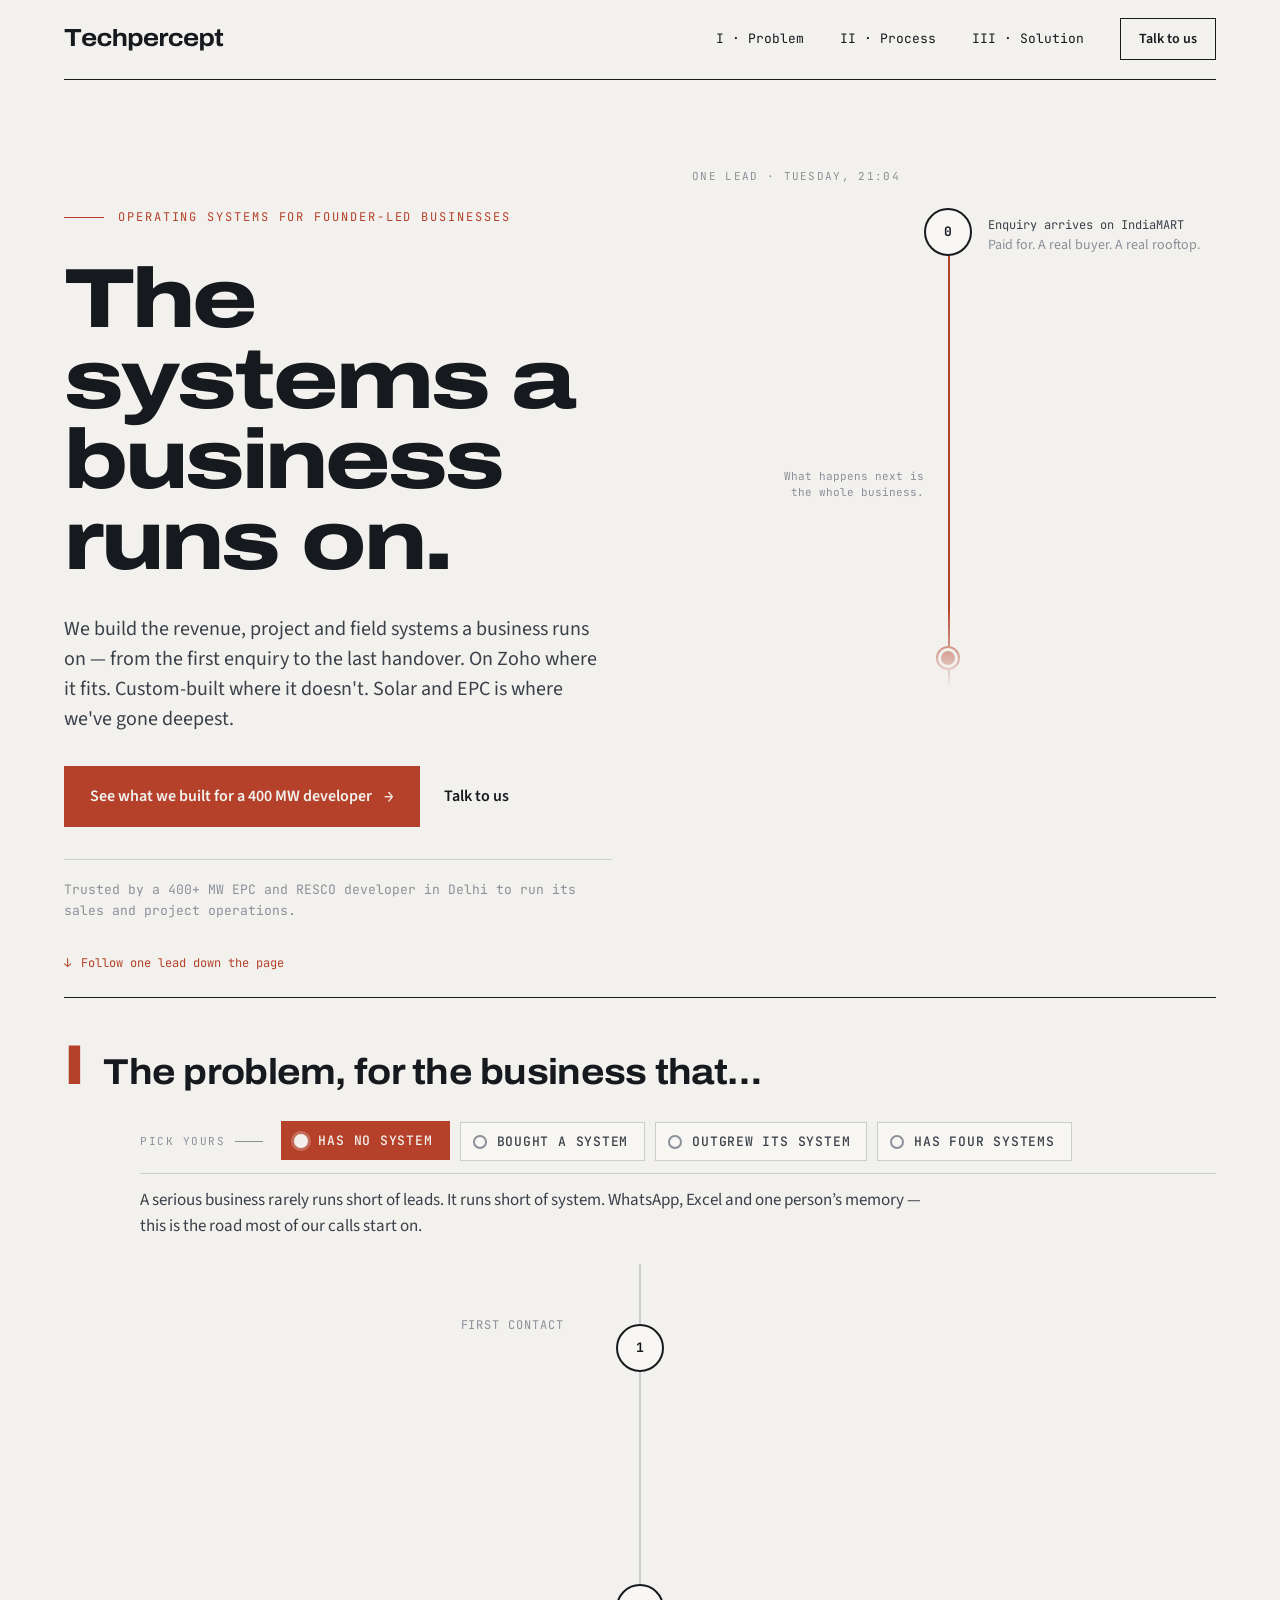
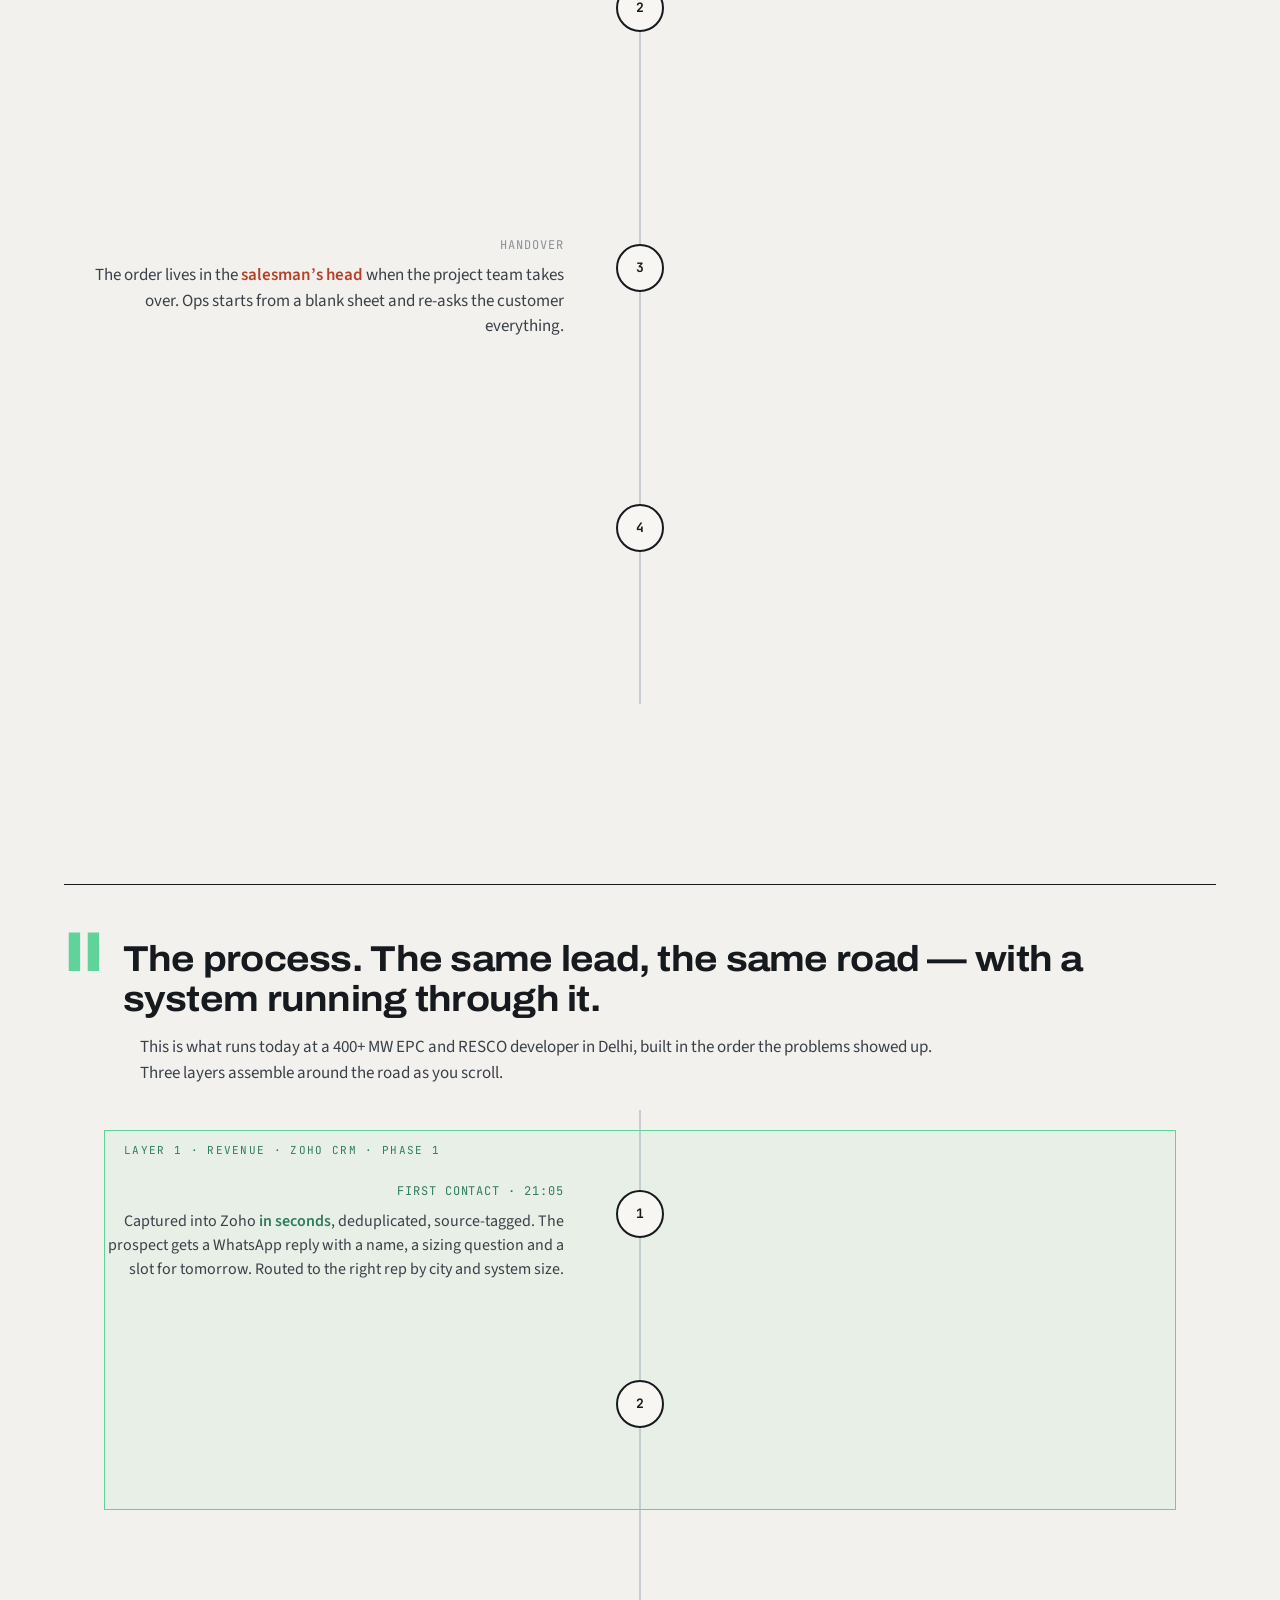
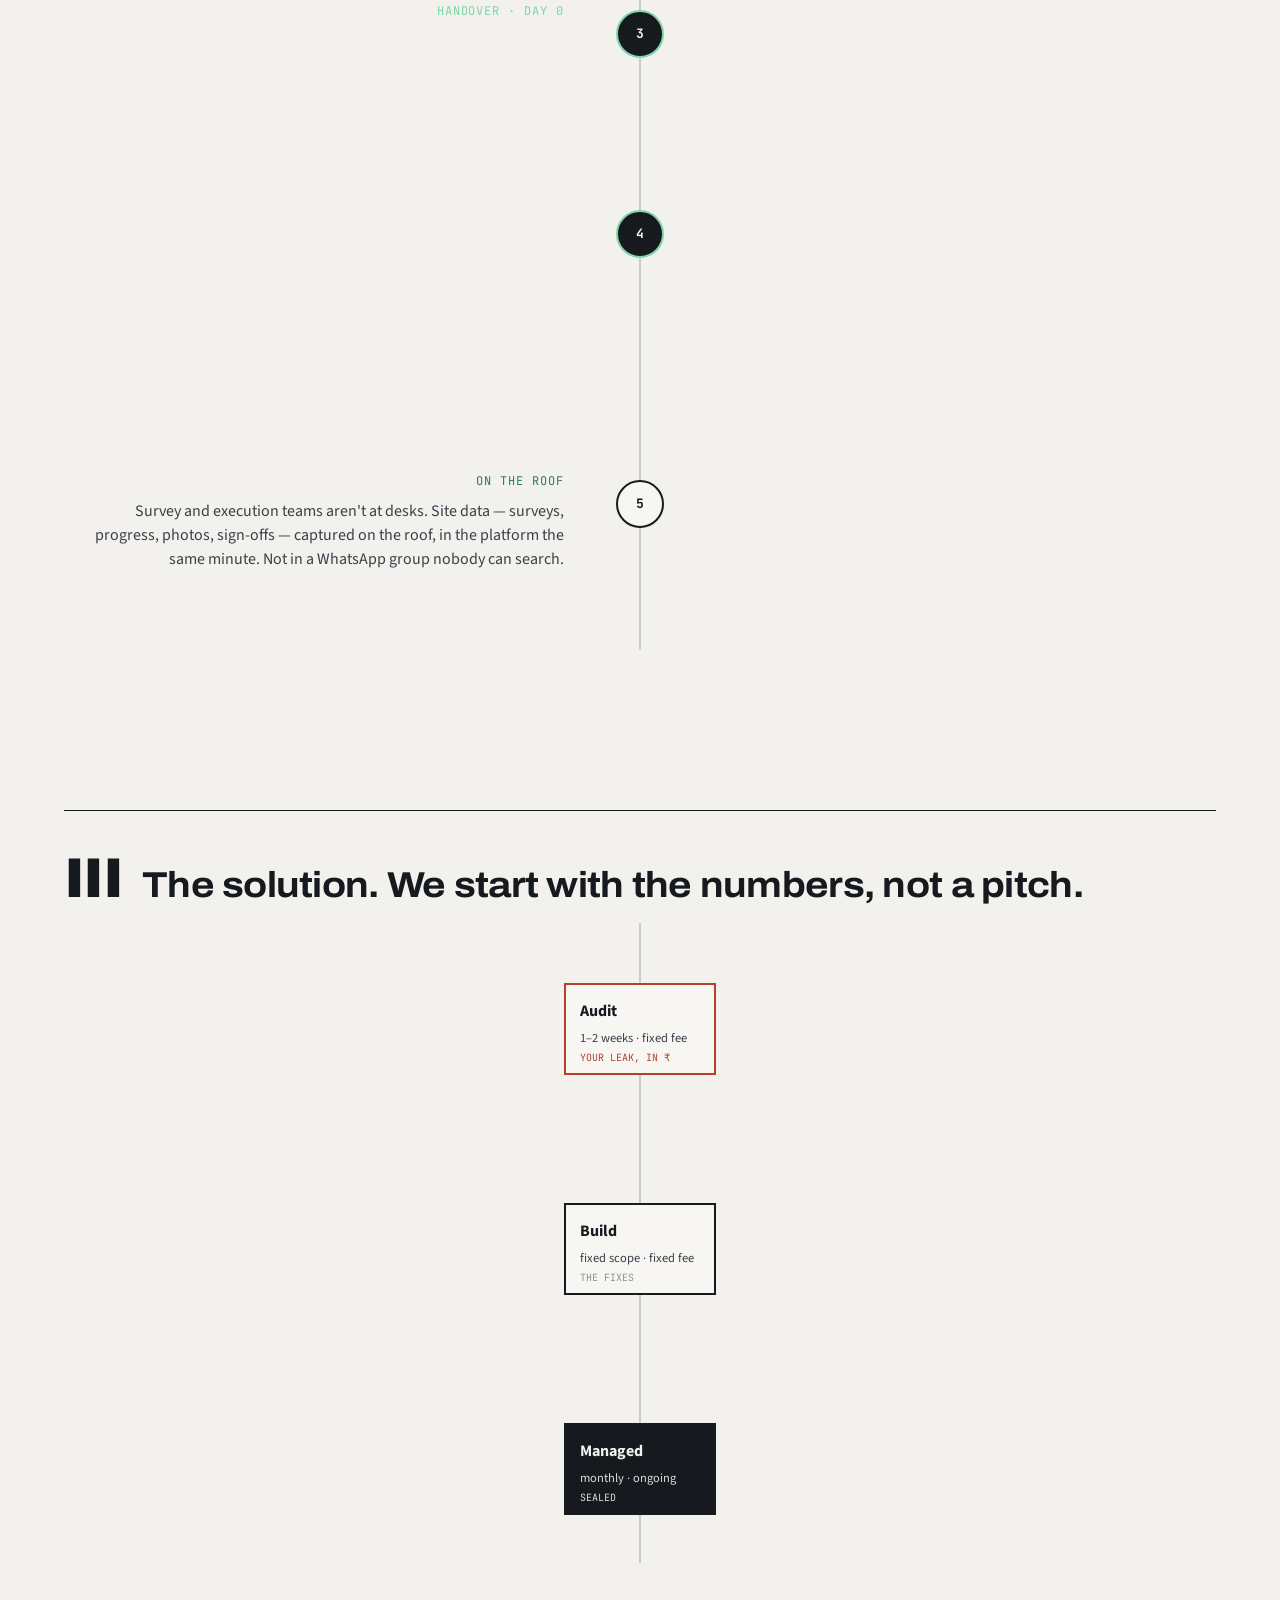
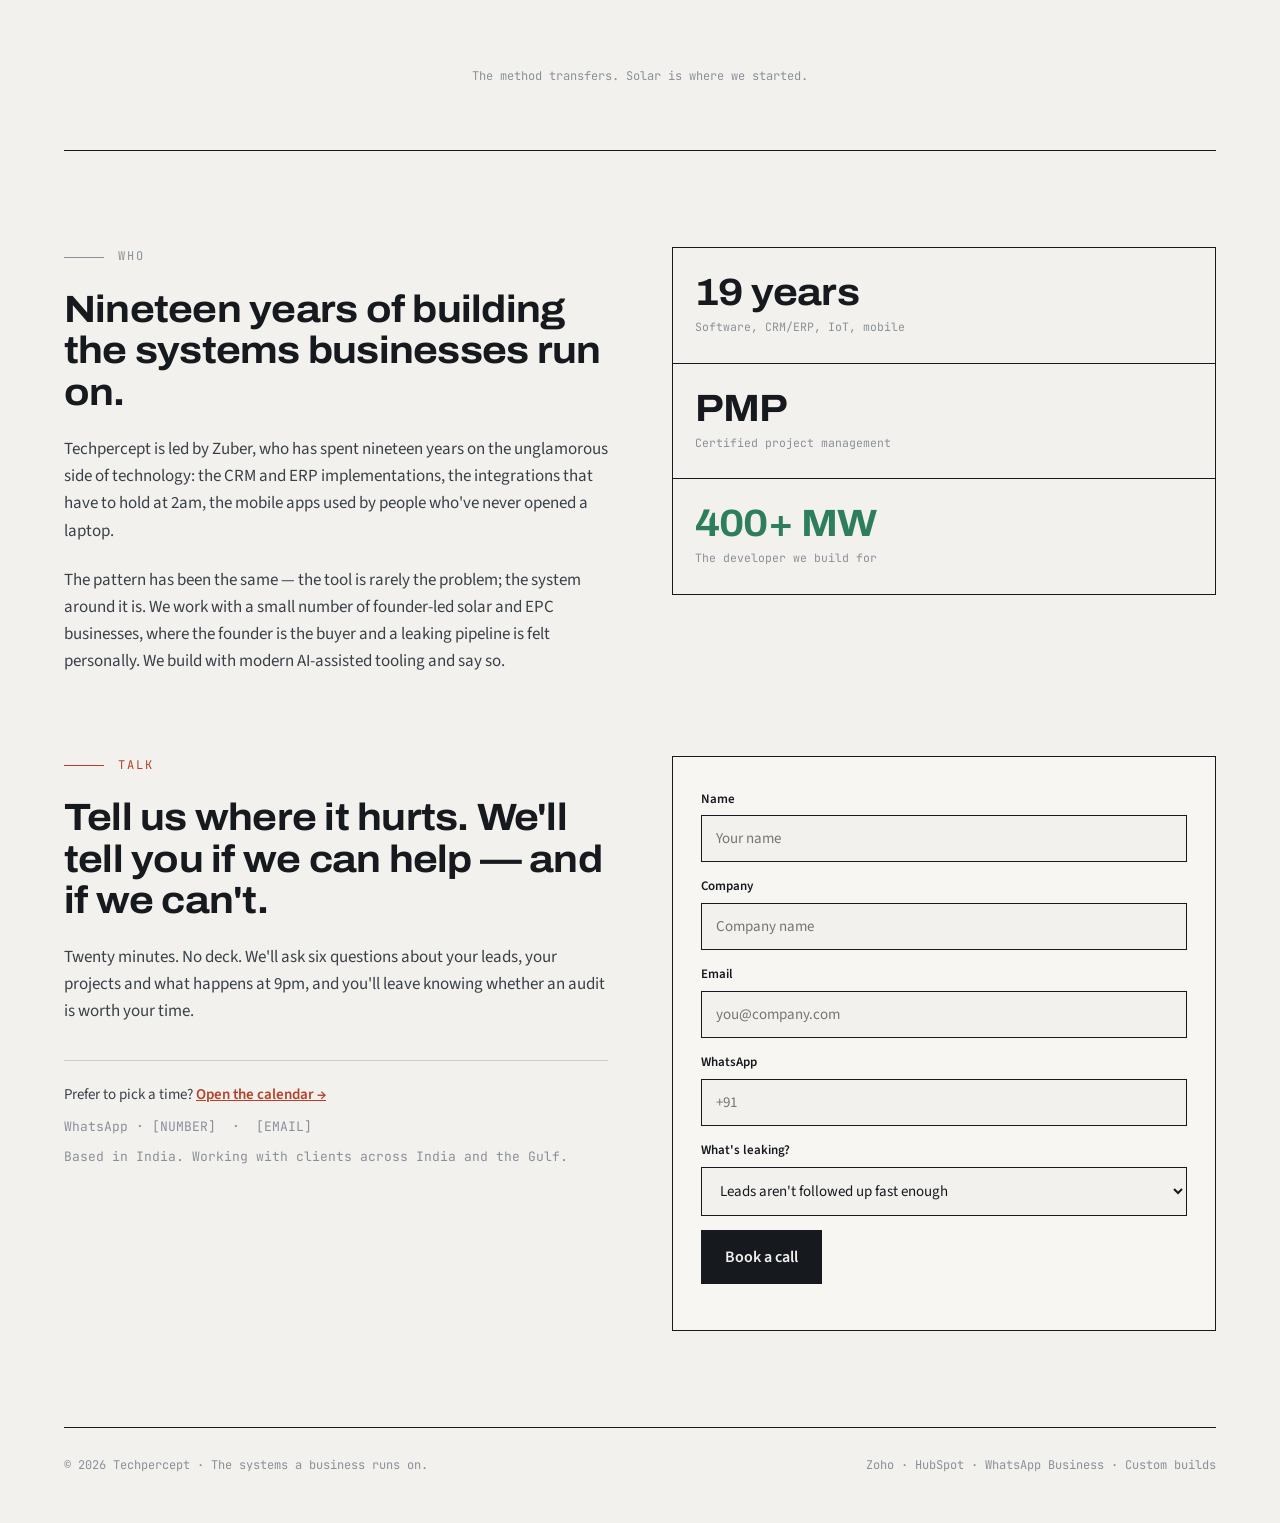
==== index.html @ 0fa5194a "Act I scenario switch; assets folder" ====
<!doctype html>
<html lang="en">
<head>
<meta charset="utf-8">
<meta name="viewport" content="width=device-width, initial-scale=1">
<title>Techpercept — The systems a business runs on</title>
<meta name="description" content="Techpercept builds the revenue, project and field systems a founder-led business runs on — from the first enquiry to the last handover. On Zoho where it fits, custom-built where it doesn't. Solar and EPC is where we've gone deepest.">
<meta property="og:title" content="Techpercept — The systems a business runs on">
<meta property="og:description" content="Revenue, project and field systems for founder-led businesses. Trusted by a 400+ MW solar developer in Delhi.">
<meta property="og:type" content="website">
<link rel="icon" type="image/svg+xml" href="[data-uri]">
<link rel="preconnect" href="https://fonts.googleapis.com">
<link rel="preconnect" href="https://fonts.gstatic.com" crossorigin>
<link href="https://fonts.googleapis.com/css2?family=Archivo:wdth,wght@110,700;125,800&family=Source+Sans+3:wght@400;600&family=JetBrains+Mono:wght@400;500;700&display=swap" rel="stylesheet">
<link rel="stylesheet" href="assets/css/styles.css?v=04096c8b">
</head>
<body>
<div class="wrap">

<nav>
  <a class="wm" href="#top" aria-label="Techpercept"><svg viewBox="0 0 6441 886" role="img" aria-hidden="true"><g fill="var(--ink)" transform="translate(0 686.0)"><path d="M278.06282798945904 0.0V-552.8159848451614H24.878241762518883V-686.7478706687689H690.5189792662859V-552.8159848451614H436.995295509696V0.0Z M1022.3767111003399 12.0Q928.7847921550274 12.0 862.9798196479678 -17.45651590079069Q797.1748471409082 -46.91303180158138 762.4831219166517 -107.95651590079069Q727.7913966923952 -169.0 727.7913966923952 -263.2174072265625Q727.7913966923952 -356.84342412650585 762.0613620877266 -417.8086680546403Q796.331327483058 -478.77391198277473 861.3710343018174 -508.7608913257718Q926.4107411205769 -538.7478706687689 1018.3764797002077 -538.7478706687689Q1109.2382430285215 -538.7478706687689 1171.6954510137439 -509.4478351101279Q1234.1526589989662 -480.14779955148697 1266.1095681786537 -420.8695132061839Q1298.0664773583412 -361.59122686088085 1298.0664773583412 -270.41741359233856V-230.7476806640625H878.1845427155495Q880.2367208749056 -184.48700641095638 896.5455863624811 -153.95675367116928Q912.8544518500566 -123.42650093138218 944.6503237485886 -108.8048716634512Q976.4461956471205 -94.18324239552021 1023.7506528049707 -94.18324239552021Q1047.5681300908327 -94.18324239552021 1070.0247818604112 -99.87018617987633Q1092.4814336299896 -105.55712996423244 1110.3989554941654 -116.83967497199774Q1128.3164773583412 -128.12221997976303 1139.2904907092452 -145.1655751094222Q1150.2645040601492 -162.20893023908138 1151.2036727070808 -184.76527258753777H1296.727284297347Q1296.727284297347 -138.28715182840824 1277.2662459537387 -101.58281302452087Q1257.8052076101303 -64.8784742206335 1221.4918265789747 -39.682767912745476Q1185.1784455478191 -14.487061604857445 1134.6692287102342 -1.2435308024287224Q1084.1600118726492 12.0 1022.3767111003399 12.0ZM879.3410230576992 -321.06102135777473H1145.6385147571564Q1145.6385147571564 -349.85203698277473 1136.4123519062996 -370.6823252812028Q1127.1861890554428 -391.51261357963085 1110.4860404506326 -405.3255880624056Q1093.7858918458223 -419.1385625451803 1071.0509261339903 -425.6168271303177Q1048.3159604221582 -432.09509171545506 1020.9157863408327 -432.09509171545506Q978.5069049298763 -432.09509171545506 948.2197610586882 -419.6429501771927Q917.9326171875 -407.1908086389303 901.0716006085277 -382.44747526943684Q884.2105840295553 -357.70414189994335 879.3410230576992 -321.06102135777473Z M1639.124540373683 12.0Q1547.4717624783516 12.0 1483.2928886041045 -18.030463442206383Q1419.1140147298574 -48.060926884412766 1385.6266421079636 -109.28267450630665Q1352.1392694860697 -170.50442212820053 1352.1392694860697 -263.5304634422064Q1352.1392694860697 -357.15648034214973 1385.8614103868604 -418.0304156765342Q1419.583551287651 -478.9043510109186 1483.7624251618981 -508.8913303539157Q1547.9412990361452 -538.8783096969128 1639.124540373683 -538.8783096969128Q1697.99450789392 -538.8783096969128 1747.0298000127077 -525.6348133906722Q1796.0650921314955 -512.3913170844316 1832.4742245823145 -485.3391049578786Q1868.8833570331335 -458.28689283132553 1888.4966860488057 -417.991163700819Q1908.110015064478 -377.6954345703125 1908.110015064478 -323.6779371201992H1761.4561544507742Q1761.4561544507742 -358.45166015625 1746.268979266286 -381.69507525861263Q1731.0818040817976 -404.93849036097527 1703.498931080103 -416.9167209789157Q1675.9160580784082 -428.8949515968561 1638.1854672580957 -428.8949515968561Q1592.5765126049519 -428.8949515968561 1562.2328162118793 -411.0993588641286Q1531.8891198188066 -393.30376613140106 1516.7672591507435 -358.9343887940049Q1501.6453984826803 -324.5650114566088 1501.6453984826803 -274.0002197176218V-252.46073158085346Q1501.6453984826803 -202.678532615304 1517.0324908718467 -167.98307840526104Q1532.419583261013 -133.2876241952181 1563.8502478525043 -115.57027163356543Q1595.2809124439955 -97.85291907191277 1643.4029010236263 -97.85291907191277Q1680.611777126789 -97.85291907191277 1708.303353741765 -110.274658203125Q1735.994930356741 -122.69639733433723 1751.8299056217074 -146.67458071559668Q1767.664880886674 -170.65276409685612 1767.664880886674 -203.73083601891994H1908.110015064478Q1908.110015064478 -150.63495562970638 1888.3401579409838 -110.07399477809668Q1868.5703008174896 -69.51303392648697 1832.5959488525987 -42.42606572806835Q1796.6215968877077 -15.339097529649734 1747.3080523908138 -1.6695487648248672Q1697.99450789392 12.0 1639.124540373683 12.0Z M1986.7913011610508 0.0V-723.7478706687689H2132.714762017131V-463.2433668076992H2139.8017302155495Q2161.1150305718184 -488.56532141566277 2189.045736029744 -505.15230341255665Q2216.97644148767 -521.7392854094505 2249.767932124436 -530.2435780391097Q2282.559422761202 -538.7478706687689 2317.7333177626133 -538.7478706687689Q2379.464452058077 -538.7478706687689 2422.886503264308 -517.8129134476185Q2466.308554470539 -496.8779562264681 2489.3782019540668 -453.2081564217806Q2512.4478494375944 -409.5383566170931 2512.4478494375944 -340.4860298484564V0.0H2366.0548520237207V-317.16419836878777Q2366.0548520237207 -344.99892896413803 2358.920045532286 -364.41201490163803Q2351.7852390408516 -383.82510083913803 2338.350417688489 -396.04253513365984Q2324.9155963361263 -408.25996942818165 2305.554661490023 -413.855665653944Q2286.19372664392 -419.4513618797064 2261.993599265814 -419.4513618797064Q2226.3325885236263 -419.4513618797064 2197.032457962632 -403.542677372694Q2167.732327401638 -387.63399286568165 2150.2235447093844 -359.83835926651955Q2132.714762017131 -332.04272566735744 2132.714762017131 -295.338407561183V0.0Z M2610.9217401891947 182.60056045651436V-526.7478706687689H2730.0535071343184L2742.2884383499622 -450.9823263436556H2749.7754309624434Q2780.784450367093 -497.252197265625 2827.1412480920553 -518.0000339671969Q2873.4980458170176 -538.7478706687689 2929.1765540093184 -538.7478706687689Q3001.3682595938444 -538.7478706687689 3054.229526683688 -509.19567181169987Q3107.090793773532 -479.64347295463085 3136.3127850070596 -418.5782534405589Q3165.5347762405872 -357.51303392648697 3165.5347762405872 -262.9304878562689Q3165.5347762405872 -169.4174539297819 3136.2345448359847 -108.26092582195997Q3106.934313431382 -47.10439771413803 3055.16869533062 -17.552198857069016Q3003.4030772298574 12.0 2935.2808158546686 12.0Q2899.1417363733053 12.0 2866.7459504529834 4.078274138271809Q2834.3501645326614 -3.8434517234563828 2808.1934400498867 -20.17822265625Q2782.036715567112 -36.51299358904362 2763.5496008843184 -60.92172533273697H2756.8452010452747V182.60056045651436ZM2886.9152842611074 -106.35743567347527Q2931.8805069625378 -106.35743567347527 2960.463216498494 -123.2530517578125Q2989.0459260344505 -140.14866784214973 3002.789510972798 -172.913681961596Q3016.533095911145 -205.6786960810423 3016.533095911145 -253.09559273719788V-272.84364384412766Q3016.533095911145 -321.13010147213936 3002.789510972798 -354.12988387048244Q2989.0459260344505 -387.12966626882553 2960.1501602828503 -403.7600506320596Q2931.25439453125 -420.3904349952936 2886.2891718298197 -420.3904349952936Q2843.202095359564 -420.3904349952936 2814.0845819860697 -402.4861519187689Q2784.9670686125755 -384.58186884224415 2770.57568359375 -351.0124925673008Q2756.1842985749245 -317.44311629235744 2756.1842985749245 -270.0782757252455V-257.1130901873112Q2756.1842985749245 -222.13075004518032 2764.332173489034 -194.0743944272399Q2772.480048403144 -166.01803880929947 2788.849698007107 -146.63987877964973Q2805.2193476110697 -127.26171875 2829.74987898767 -116.80957721173763Q2854.28041036427 -106.35743567347527 2886.9152842611074 -106.35743567347527Z M3513.37671110034 12.0Q3419.7847921550274 12.0 3353.979819647968 -17.45651590079069Q3288.1748471409082 -46.91303180158138 3253.4831219166517 -107.95651590079069Q3218.791396692395 -169.0 3218.791396692395 -263.2174072265625Q3218.791396692395 -356.84342412650585 3253.0613620877266 -417.8086680546403Q3287.331327483058 -478.77391198277473 3352.3710343018174 -508.7608913257718Q3417.410741120577 -538.7478706687689 3509.3764797002077 -538.7478706687689Q3600.2382430285215 -538.7478706687689 3662.695451013744 -509.4478351101279Q3725.152658998966 -480.14779955148697 3757.1095681786537 -420.8695132061839Q3789.066477358341 -361.59122686088085 3789.066477358341 -270.41741359233856V-230.7476806640625H3369.1845427155495Q3371.2367208749056 -184.48700641095638 3387.545586362481 -153.95675367116928Q3403.8544518500566 -123.42650093138218 3435.6503237485886 -108.8048716634512Q3467.4461956471205 -94.18324239552021 3514.7506528049707 -94.18324239552021Q3538.5681300908327 -94.18324239552021 3561.024781860411 -99.87018617987633Q3583.4814336299896 -105.55712996423244 3601.3989554941654 -116.83967497199774Q3619.316477358341 -128.12221997976303 3630.290490709245 -145.1655751094222Q3641.264504060149 -162.20893023908138 3642.203672707081 -184.76527258753777H3787.727284297347Q3787.727284297347 -138.28715182840824 3768.2662459537387 -101.58281302452087Q3748.8052076101303 -64.8784742206335 3712.4918265789747 -39.682767912745476Q3676.178445547819 -14.487061604857445 3625.669228710234 -1.2435308024287224Q3575.160011872649 12.0 3513.37671110034 12.0ZM3370.341023057699 -321.06102135777473H3636.6385147571564Q3636.6385147571564 -349.85203698277473 3627.4123519062996 -370.6823252812028Q3618.186189055443 -391.51261357963085 3601.4860404506326 -405.3255880624056Q3584.7858918458223 -419.1385625451803 3562.0509261339903 -425.6168271303177Q3539.3159604221582 -432.09509171545506 3511.9157863408327 -432.09509171545506Q3469.5069049298763 -432.09509171545506 3439.219761058688 -419.6429501771927Q3408.9326171875 -407.1908086389303 3392.0716006085277 -382.44747526943684Q3375.2105840295553 -357.70414189994335 3370.341023057699 -321.06102135777473Z M3866.791301161051 0.0V-526.7478706687689H3986.523043692112L3997.3492017686367 -440.74772100150585H4004.836194381118Q4016.323281466961 -468.2087667733431 4034.727883517742 -490.46967189759016Q4053.1324855685234 -512.7305770218372 4080.010965101421 -525.8479274585843Q4106.889444634318 -538.9652778953314 4141.515584662557 -538.9652778953314Q4159.185262396932 -538.9652778953314 4174.69842582196 -535.9913669750094Q4190.211589246988 -533.0174560546875 4200.3596329391 -528.9130318015814V-400.8164869248867H4144.080079182982Q4110.132134214044 -400.8164869248867 4085.3190641999245 -390.6642376482487Q4060.5059941858053 -380.51198837161064 4044.371235460043 -361.272818133235Q4028.2364767342806 -342.0336478948593 4020.4756193757057 -315.72501327842474Q4012.714762017131 -289.41637866199017 4012.714762017131 -257.1731201261282V0.0Z M4510.124540373683 12.0Q4418.471762478352 12.0 4354.2928886041045 -18.030463442206383Q4290.114014729857 -48.060926884412766 4256.626642107964 -109.28267450630665Q4223.13926948607 -170.50442212820053 4223.13926948607 -263.5304634422064Q4223.13926948607 -357.15648034214973 4256.86141038686 -418.0304156765342Q4290.583551287651 -478.9043510109186 4354.762425161898 -508.8913303539157Q4418.941299036145 -538.8783096969128 4510.124540373683 -538.8783096969128Q4568.99450789392 -538.8783096969128 4618.029800012708 -525.6348133906722Q4667.0650921314955 -512.3913170844316 4703.4742245823145 -485.3391049578786Q4739.8833570331335 -458.28689283132553 4759.496686048806 -417.991163700819Q4779.110015064478 -377.6954345703125 4779.110015064478 -323.6779371201992H4632.456154450774Q4632.456154450774 -358.45166015625 4617.268979266286 -381.69507525861263Q4602.081804081798 -404.93849036097527 4574.498931080103 -416.9167209789157Q4546.916058078408 -428.8949515968561 4509.185467258096 -428.8949515968561Q4463.576512604952 -428.8949515968561 4433.232816211879 -411.0993588641286Q4402.889119818807 -393.30376613140106 4387.7672591507435 -358.9343887940049Q4372.64539848268 -324.5650114566088 4372.64539848268 -274.0002197176218V-252.46073158085346Q4372.64539848268 -202.678532615304 4388.032490871847 -167.98307840526104Q4403.419583261013 -133.2876241952181 4434.850247852504 -115.57027163356543Q4466.2809124439955 -97.85291907191277 4514.402901023626 -97.85291907191277Q4551.611777126789 -97.85291907191277 4579.303353741765 -110.274658203125Q4606.994930356741 -122.69639733433723 4622.829905621707 -146.67458071559668Q4638.664880886674 -170.65276409685612 4638.664880886674 -203.73083601891994H4779.110015064478Q4779.110015064478 -150.63495562970638 4759.340157940984 -110.07399477809668Q4739.57030081749 -69.51303392648697 4703.595948852599 -42.42606572806835Q4667.621596887708 -15.339097529649734 4618.308052390814 -1.6695487648248672Q4568.99450789392 12.0 4510.124540373683 12.0Z M5128.37671110034 12.0Q5034.784792155027 12.0 4968.979819647968 -17.45651590079069Q4903.174847140908 -46.91303180158138 4868.483121916652 -107.95651590079069Q4833.791396692395 -169.0 4833.791396692395 -263.2174072265625Q4833.791396692395 -356.84342412650585 4868.061362087727 -417.8086680546403Q4902.331327483058 -478.77391198277473 4967.371034301817 -508.7608913257718Q5032.410741120577 -538.7478706687689 5124.376479700208 -538.7478706687689Q5215.2382430285215 -538.7478706687689 5277.695451013744 -509.4478351101279Q5340.152658998966 -480.14779955148697 5372.109568178654 -420.8695132061839Q5404.066477358341 -361.59122686088085 5404.066477358341 -270.41741359233856V-230.7476806640625H4984.1845427155495Q4986.236720874906 -184.48700641095638 5002.545586362481 -153.95675367116928Q5018.854451850057 -123.42650093138218 5050.650323748589 -108.8048716634512Q5082.4461956471205 -94.18324239552021 5129.750652804971 -94.18324239552021Q5153.568130090833 -94.18324239552021 5176.024781860411 -99.87018617987633Q5198.48143362999 -105.55712996423244 5216.398955494165 -116.83967497199774Q5234.316477358341 -128.12221997976303 5245.290490709245 -145.1655751094222Q5256.264504060149 -162.20893023908138 5257.203672707081 -184.76527258753777H5402.727284297347Q5402.727284297347 -138.28715182840824 5383.266245953739 -101.58281302452087Q5363.80520761013 -64.8784742206335 5327.491826578975 -39.682767912745476Q5291.178445547819 -14.487061604857445 5240.669228710234 -1.2435308024287224Q5190.160011872649 12.0 5128.37671110034 12.0ZM4985.341023057699 -321.06102135777473H5251.638514757156Q5251.638514757156 -349.85203698277473 5242.4123519063 -370.6823252812028Q5233.186189055443 -391.51261357963085 5216.486040450633 -405.3255880624056Q5199.785891845822 -419.1385625451803 5177.05092613399 -425.6168271303177Q5154.315960422158 -432.09509171545506 5126.915786340833 -432.09509171545506Q5084.506904929876 -432.09509171545506 5054.219761058688 -419.6429501771927Q5023.9326171875 -407.1908086389303 5007.071600608528 -382.44747526943684Q4990.210584029555 -357.70414189994335 4985.341023057699 -321.06102135777473Z M5481.921740189195 182.60056045651436V-526.7478706687689H5601.053507134318L5613.288438349962 -450.9823263436556H5620.775430962443Q5651.784450367093 -497.252197265625 5698.141248092055 -518.0000339671969Q5744.498045817018 -538.7478706687689 5800.176554009318 -538.7478706687689Q5872.368259593844 -538.7478706687689 5925.229526683688 -509.19567181169987Q5978.090793773532 -479.64347295463085 6007.31278500706 -418.5782534405589Q6036.534776240587 -357.51303392648697 6036.534776240587 -262.9304878562689Q6036.534776240587 -169.4174539297819 6007.234544835985 -108.26092582195997Q5977.934313431382 -47.10439771413803 5926.16869533062 -17.552198857069016Q5874.403077229857 12.0 5806.280815854669 12.0Q5770.141736373305 12.0 5737.745950452983 4.078274138271809Q5705.350164532661 -3.8434517234563828 5679.193440049887 -20.17822265625Q5653.036715567112 -36.51299358904362 5634.549600884318 -60.92172533273697H5627.845201045275V182.60056045651436ZM5757.915284261107 -106.35743567347527Q5802.880506962538 -106.35743567347527 5831.463216498494 -123.2530517578125Q5860.0459260344505 -140.14866784214973 5873.789510972798 -172.913681961596Q5887.533095911145 -205.6786960810423 5887.533095911145 -253.09559273719788V-272.84364384412766Q5887.533095911145 -321.13010147213936 5873.789510972798 -354.12988387048244Q5860.0459260344505 -387.12966626882553 5831.15016028285 -403.7600506320596Q5802.25439453125 -420.3904349952936 5757.28917182982 -420.3904349952936Q5714.202095359564 -420.3904349952936 5685.08458198607 -402.4861519187689Q5655.9670686125755 -384.58186884224415 5641.57568359375 -351.0124925673008Q5627.1842985749245 -317.44311629235744 5627.1842985749245 -270.0782757252455V-257.1130901873112Q5627.1842985749245 -222.13075004518032 5635.332173489034 -194.0743944272399Q5643.480048403144 -166.01803880929947 5659.849698007107 -146.63987877964973Q5676.21934761107 -127.26171875 5700.74987898767 -116.80957721173763Q5725.28041036427 -106.35743567347527 5757.915284261107 -106.35743567347527Z M6302.333699896932 12.0Q6247.863730251789 12.0 6213.511116884649 -5.012904956936836Q6179.1585035175085 -22.025809913873672 6163.158198341727 -55.3042321279645Q6147.157893165946 -88.58265434205532 6147.157893165946 -136.82705502212048V-416.4254150390625H6067.174263328314V-526.7478706687689H6151.644953712821L6180.175810962915 -678.7655581235886H6293.081354022026V-526.7478706687689H6408.3175887316465V-416.4254150390625H6293.081354022026V-158.50599735975266Q6293.081354022026 -129.23596297204494 6305.472771950066 -113.77920930087566Q6317.864189878106 -98.32245562970638 6351.864909559488 -98.32245562970638H6408.3175887316465V-4.8348388671875Q6395.934856906533 -0.30437542498111725 6376.982409663498 3.569559909403324Q6358.029962420464 7.4434952437877655 6338.129714034498 9.721747621893883Q6318.229465648532 12.0 6302.333699896932 12.0Z"/></g></svg></a>
  <ul>
    <li><a href="#problem">I · Problem</a></li>
    <li><a href="#process">II · Process</a></li>
    <li><a href="#solution">III · Solution</a></li>
    <li><a class="cta" href="#talk">Talk to us</a></li>
  </ul>
</nav>

<!-- ============ HERO ============ -->
<section id="top" class="hero">
  <div class="copy">
    <div class="eyebrow" style="color:var(--leak)">Operating systems for founder-led businesses</div>
    <h1>The systems a business runs on.</h1>
    <p class="lede">We build the revenue, project and field systems a business runs on — from the first enquiry to the last handover. On Zoho where it fits. Custom-built where it doesn't. Solar and EPC is where we've gone deepest.</p>
    <div style="display:flex;gap:16px;align-items:center;flex-wrap:wrap">
      <a class="btn btn-leak" href="#process">See what we built for a 400 MW developer <span class="mono">→</span></a>
      <a class="btn btn-ghost" href="#talk">Talk to us</a>
    </div>
    <div class="trust">Trusted by a 400+ MW EPC and RESCO developer in Delhi to run its sales and project operations.</div>
    <div class="follow"><span>↓</span>Follow one lead down the page</div>
  </div>
  <div class="hero-draw" id="heroDraw">
    <div class="mono" style="position:absolute;left:24px;top:0;font-size:11px;letter-spacing:.12em;text-transform:uppercase;color:var(--ink-3)">One lead · Tuesday, 21:04</div>
    <div class="rail" style="left:280px;top:40px;height:480px;transform:none"></div>
    <div class="road" id="road0" style="left:280px;top:40px;background:var(--leak);transform:none"></div>
    <div class="st" style="left:280px;top:40px">0</div>
    <div class="mono" style="position:absolute;left:320px;top:48px;font-size:12px;color:var(--ink-2)">Enquiry arrives on <span class="src" id="src">IndiaMART</span></div>
    <div style="position:absolute;left:320px;top:68px;font-size:14px;color:var(--ink-3);max-width:220px;line-height:1.4">Paid for. A real buyer. A real rooftop.</div>
    <div class="tok" id="tok0" style="left:280px;top:78px;background:var(--leak);box-shadow:0 0 0 2px var(--leak);opacity:1"></div>
    <div class="mono" style="position:absolute;right:calc(100% - 256px);top:300px;width:160px;text-align:right;font-size:11px;line-height:16px;color:var(--ink-3)">What happens next is the whole business.</div>
    <div class="fade"></div>
  </div>
</section>

<!-- ============ ACT I — PROBLEM (four businesses, one road; copy lives in assets/js/config.js) ============ -->
<section id="problem" style="padding-top:24px">
  <div class="act-head">
    <span class="n" style="color:var(--leak)">I</span>
    <h2 class="disp">The problem, for the business that&hellip;</h2>
  </div>
  <div class="chips" id="chips" role="group" aria-label="Which business is yours"><span class="hint">Pick yours</span></div>
  <p class="intro" id="intro1"></p>
  <div class="road-wrap" style="height:1180px" data-act="1">
    <div class="rail" style="height:1040px"></div>
    <div class="road" id="road1" style="background:var(--leak)"></div>

    <div class="st" id="s1" style="top:60px">1</div>
    <div class="side l" style="top:52px"><div class="k" id="k1"></div><div class="t cap" id="c1"></div></div>
    <div class="callout r cap" id="l1" style="top:60px"></div>

    <div class="st" id="s2" style="top:320px">2</div>
    <div class="side r cap" id="c2w" style="top:316px"><div class="k" id="k2"></div><div class="t" id="c2"></div></div>
    <div class="callout l cap" id="l2" style="top:320px"></div>

    <div class="st" id="s3" style="top:580px">3</div>
    <div class="side l" style="top:572px"><div class="k" id="k3"></div><div class="t cap" id="c3"></div></div>
    <div class="callout r cap" id="l3" style="top:580px"></div>

    <div class="st" id="s4" style="top:840px">4</div>
    <div class="side r cap" id="c4w" style="top:836px"><div class="k" id="k4"></div><div class="t" id="c4"></div></div>
    <div class="callout l cap" id="l4" style="top:840px"></div>

    <div class="tok" id="tok1" style="top:0;background:var(--leak);box-shadow:0 0 0 2px var(--leak)"></div>

    <div class="sum cap" id="sum1" style="top:1060px">
      <span class="disp" id="sum1h" style="font-size:48px;letter-spacing:-.025em;color:var(--leak);line-height:1"></span>
      <span id="sum1b" style="font-size:17px;color:var(--ink-2);max-width:520px;line-height:1.5;text-align:left"></span>
    </div>
  </div>
</section>

<!-- ============ ACT II — PROCESS ============ -->
<section id="process" style="padding-top:40px">
  <div class="act-head">
    <span class="n" style="color:var(--signal)">II</span>
    <h2 class="disp">The process. The same lead, the same road — with a system running through it.</h2>
  </div>
  <p style="margin:0 0 24px 76px;font-size:17px;line-height:1.5;color:var(--ink-2);max-width:800px">This is what runs today at a 400+ MW EPC and RESCO developer in Delhi, built in the order the problems showed up. Three layers assemble around the road as you scroll.</p>
  <div class="road-wrap" style="height:1260px" data-act="2">
    <div class="rail" style="height:1140px"></div>
    <div class="road" id="road2" style="background:var(--signal)"></div>

    <div class="band lyr" id="ly1" style="top:20px;height:380px"></div>
    <div class="band-t lyr" id="ly1t" style="top:32px">Layer 1 · Revenue · Zoho CRM · Phase 1</div>

    <div class="st" id="p1" style="top:80px">1</div>
    <div class="side l" style="top:72px"><div class="k" style="color:var(--signal-text)">FIRST CONTACT · 21:05</div><div class="t cap" id="d1" style="font-size:16px">Captured into Zoho <span class="hl hl-green">in seconds</span>, deduplicated, source-tagged. The prospect gets a WhatsApp reply with a name, a sizing question and a slot for tomorrow. Routed to the right rep by city and system size.</div></div>

    <div class="st" id="p2" style="top:270px">2</div>
    <div class="side r cap" id="d2" style="top:266px"><div class="k" style="color:var(--signal-text)">THE QUOTE · DAY 1 → DAY 14</div><div class="t" style="font-size:16px">Proposal generated from a template the same day — sizing, subsidy, payback, filled from the CRM. The <span class="hl hl-green">cadence</span> fires: a subsidy explainer on day 3, a call on day 6, a site visit on day 10. Order signed on <span class="hl hl-green">touch five</span>. The dashboard logs it.</div></div>

    <div class="band lyr" id="ly2" style="top:430px;height:440px;border:2px solid var(--signal);background:var(--ink)"></div>
    <div class="band-t lyr" id="ly2t" style="top:442px;color:var(--signal-on-ink)">Layer 2 · Operations · Custom-built · Phase 2</div>

    <div class="st" id="p3" style="top:500px;border-color:var(--signal-on-ink);background:var(--ink);color:var(--paper)">3</div>
    <div class="side l" style="top:492px"><div class="k" style="color:var(--signal-on-ink)">HANDOVER · DAY 0</div><div class="t cap" id="d3" style="font-size:16px;color:var(--panel-text)">Project <span class="hl hl-light">auto-created</span> from the deal — site, sizing, price, contacts carried over. Ops picks up a <span class="hl hl-light">complete brief</span>. Zoho's project module couldn't model this, so we built a platform that could: survey → design → procurement → inventory → SCM → execution → QA/QC → finance → handover.</div></div>

    <div class="st" id="p4" style="top:700px;border-color:var(--signal-on-ink);background:var(--ink);color:var(--paper)">4</div>
    <div class="side r cap" id="d4" style="top:696px"><div class="k" style="color:var(--signal-on-ink)">EXECUTION &amp; BILLING · DAY 12 → DAY 83</div><div class="t" style="font-size:16px;color:var(--panel-text)"><span class="hl hl-light">DISCOM delay</span> flagged on day 12 on the CEO dashboard, not day 41. A project-health score names what's blocked, by how many days, and why. QA sign-off triggers the milestone <span class="hl hl-light">invoice</span> automatically. Paid. <span class="hl hl-light">Retention</span> scheduled. Everyone from the site engineer to the CEO sees their own view of it.</div></div>

    <div class="band lyr" id="ly3" style="top:900px;height:220px"></div>
    <div class="band-t lyr" id="ly3t" style="top:912px">Layer 3 · Field · Mobile apps · Phase 3</div>

    <div class="st" id="p5" style="top:970px">5</div>
    <div class="side l" style="top:962px"><div class="k" style="color:var(--signal-text)">ON THE ROOF</div><div class="t cap" id="d5" style="font-size:16px">Survey and execution teams aren't at desks. Site data — surveys, progress, photos, sign-offs — captured on the roof, in the platform the same minute. Not in a WhatsApp group nobody can search.</div></div>
    <div class="side r cap mono" id="d5b" style="top:966px;font-size:12px;line-height:17px;color:var(--signal-text)">Offline where the signal isn't. Feeds Layer 2 directly.</div>

    <div class="tok" id="tok2" style="top:0;background:var(--signal);box-shadow:0 0 0 2px var(--signal)"></div>

    <div class="sum cap" id="sum2" style="top:1160px;flex-direction:column;gap:10px;align-items:center">
      <span class="disp" style="font-size:clamp(28px,3.5vw,40px);letter-spacing:-.025em;color:var(--signal-text);line-height:1">In pipeline. Delivered. Collected. Referred.</span>
      <span style="font-size:15px;line-height:1.5;color:var(--ink-2);max-width:620px;font-style:italic">The 400+ megawatts are the client's achievement, not ours. What we're proud of is that a developer with that much at stake trusted us to build the systems it runs on — and kept us on to keep building.</span>
    </div>
  </div>
</section>

<!-- ============ ACT III — SOLUTION ============ -->
<section id="solution" style="padding-top:40px">
  <div class="act-head">
    <span class="n" style="color:var(--ink)">III</span>
    <h2 class="disp">The solution. We start with the numbers, not a pitch.</h2>
  </div>
  <div class="road-wrap" style="height:720px" data-act="3">
    <div class="rail" style="height:640px"></div>
    <div class="road" id="road3" style="background:var(--ink)"></div>

    <div class="card" id="m1" style="top:60px;border-color:var(--leak)"><span><b>Audit</b><br><small>1–2 weeks · fixed fee</small></span><span class="tag" style="color:var(--leak)">YOUR LEAK, IN ₹</span></div>
    <div class="side r cap" id="e1" style="top:56px;width:440px"><div class="t" style="font-size:16px">We trace every lead from first enquiry to signed order and show, in rupees, exactly where pipeline is lost to process rather than to bad leads. Presented live, with your numbers. You keep the findings either way.</div></div>
    <div class="side l cap mono" id="e1b" style="top:60px;width:440px;font-size:12px;line-height:17px;color:var(--ink-3)">Already know where the leak is?<br>Then we skip to scoping the fix.</div>

    <div class="card" id="m2" style="top:280px"><span><b>Build</b><br><small>fixed scope · fixed fee</small></span><span class="tag">THE FIXES</span></div>
    <div class="side l cap" id="e2" style="top:276px;width:440px"><div class="t" style="font-size:16px">The fixes from the audit, built — on Zoho or HubSpot where they fit, custom where they don't. Fixed scope, fixed fee, no surprises. Your team trained on what changed.</div></div>
    <div class="side r cap mono" id="e2b" style="top:280px;width:300px;font-size:12px;line-height:17px;color:var(--leak)">The audit fee is credited here.</div>

    <div class="card" id="m3" style="top:500px;background:var(--ink);color:var(--paper)"><span><b>Managed</b><br><small style="color:var(--panel-text)">monthly · ongoing</small></span><span class="tag" style="color:var(--panel-text)">SEALED</span></div>
    <div class="side r cap" id="e3" style="top:496px;width:440px"><div class="t" style="font-size:16px">Systems drift as businesses grow. We stay on — a monthly engagement that keeps the leaks sealed, onboards new sources, and keeps building as you do.</div></div>

    <div class="tok" id="tok3" style="top:0;background:var(--ink);box-shadow:0 0 0 2px var(--ink)"></div>

    <div class="sum cap" id="sum3" style="top:640px;gap:40px;font-size:14px;color:var(--ink-2)">
      <span><b style="color:var(--ink)">We'll say no.</b> A small problem gets told, not sold.</span>
      <span><b style="color:var(--ink)">You own everything.</b> CRM, data, code.</span>
      <span><b style="color:var(--ink)">Numbers stay conservative.</b> We'd rather under-promise.</span>
    </div>
  </div>
  <div class="mono" style="font-size:12px;color:var(--ink-3);text-align:center;padding:24px 0 0">The method transfers. Solar is where we started.</div>
</section>

<!-- ============ WHO ============ -->
<section id="who" class="two" style="padding:96px 0 80px;border-top:var(--hair) solid var(--ink);margin-top:64px">
  <div style="display:flex;flex-direction:column;gap:22px">
    <div class="eyebrow" style="color:var(--ink-3)">Who</div>
    <h2 class="disp" style="font-size:clamp(28px,3.4vw,38px)">Nineteen years of building the systems businesses run on.</h2>
    <p style="font-size:17px;color:var(--ink-2)">Techpercept is led by Zuber, who has spent nineteen years on the unglamorous side of technology: the CRM and ERP implementations, the integrations that have to hold at 2am, the mobile apps used by people who've never opened a laptop.</p>
    <p style="font-size:17px;color:var(--ink-2)">The pattern has been the same — the tool is rarely the problem; the system around it is. We work with a small number of founder-led solar and EPC businesses, where the founder is the buyer and a leaking pipeline is felt personally. We build with modern AI-assisted tooling and say so.</p>
  </div>
  <div class="facts">
    <div><span class="v">19 years</span><span class="k">Software, CRM/ERP, IoT, mobile</span></div>
    <div><span class="v">PMP</span><span class="k">Certified project management</span></div>
    <div><span class="v" style="color:var(--signal-text)">400+ MW</span><span class="k">The developer we build for</span></div>
  </div>
</section>

<!-- ============ TALK ============ -->
<section id="talk" class="two" style="padding:0 0 96px">
  <div style="display:flex;flex-direction:column;gap:22px">
    <div class="eyebrow" style="color:var(--leak)">Talk</div>
    <h2 class="disp" style="font-size:clamp(28px,3.4vw,38px)">Tell us where it hurts. We'll tell you if we can help — and if we can't.</h2>
    <p style="font-size:17px;color:var(--ink-2)">Twenty minutes. No deck. We'll ask six questions about your leads, your projects and what happens at 9pm, and you'll leave knowing whether an audit is worth your time.</p>
    <div style="display:flex;flex-direction:column;gap:10px;margin-top:12px;padding-top:22px;border-top:var(--hair) solid var(--rule);font-size:15px;color:var(--ink-2)">
      <div>Prefer to pick a time? <a id="calLink" href="#" style="font-weight:600">Open the calendar →</a></div>
      <div class="mono" style="font-size:13px;color:var(--ink-3)">WhatsApp · <span id="waNum">[NUMBER]</span> &nbsp;·&nbsp; <span id="emailAddr">[EMAIL]</span></div>
      <div class="mono" style="font-size:13px;color:var(--ink-3)">Based in India. Working with clients across India and the Gulf.</div>
    </div>
  </div>
  <form id="leadForm" method="POST" action="#">
    <label>Name<input type="text" name="Last Name" required placeholder="Your name"></label>
    <label>Company<input type="text" name="Company" required placeholder="Company name"></label>
    <label>Email<input type="email" name="Email" required placeholder="you@company.com"></label>
    <label>WhatsApp<input type="tel" name="Phone" placeholder="+91"></label>
    <label>What's leaking?<select name="Description"><option>Leads aren't followed up fast enough</option><option>Enquiries scattered across phones and WhatsApp</option><option>No visibility into pipeline or projects</option><option>Our tools don't talk to each other</option><option>Projects get chaotic once we win them</option><option>Not sure — that's the problem</option></select></label>
    <button type="submit">Book a call</button>
    <div id="formNote" class="mono" style="font-size:12px;color:var(--ink-3)"></div>
  </form>
</section>

<footer>
  <span>© <span id="yr"></span> Techpercept · The systems a business runs on.</span>
  <span>Zoho · HubSpot · WhatsApp Business · Custom builds</span>
</footer>

</div>

<script src="assets/js/config.js?v=ef5af0c1"></script>
<script src="assets/js/main.js?v=e4e55fd0"></script>
</body>
</html>
---- assets/css/styles.css ----
/* ============================================================
   techpercept.com — styles
   Tokens first. Change a colour or face here and it changes
   everywhere. Named after the Techpercept design system.
   ============================================================ */

/* ===== Techpercept design system — tokens (Paper theme) ===== */
:root{
  --paper:#F2F1ED; --paper-raised:#F7F6F3;
  --ink:#161A1F; --ink-2:#3A4049; --ink-3:#8A9099; --rule:#C9CCD1;
  --leak:#B5412A; --signal:#5FD39A; --signal-text:#2E7D5B; --signal-soft:rgba(95,211,154,.07); --signal-on-ink:#7FD4A8; --panel-text:#D9DCE0;
  --display:"Archivo","Arial Narrow",Impact,sans-serif; --sans:"Source Sans 3","Segoe UI",system-ui,sans-serif; --mono:"JetBrains Mono","SF Mono",Menlo,Consolas,monospace;
  --s1:8px; --s2:16px; --s3:24px; --s4:40px; --s5:64px; --s6:112px; --station-gap:260px;
  --hair:1px; --drawn:2px;
}
*{box-sizing:border-box;margin:0;padding:0}
html{scroll-behavior:smooth}
body{background:var(--paper);color:var(--ink);font-family:var(--sans);line-height:1.6;-webkit-font-smoothing:antialiased}
a{color:var(--leak)}a:hover{color:#8E3220}
.wrap{width:100%;max-width:1400px;margin:0 auto;padding:0 var(--s5)}
.mono{font-family:var(--mono)}
.disp{font-family:var(--display);font-stretch:110%;font-weight:700;letter-spacing:-.02em;line-height:1.1}
.eyebrow{font-family:var(--mono);font-size:12px;letter-spacing:.16em;text-transform:uppercase;display:flex;align-items:center;gap:14px}
.eyebrow::before{content:"";display:inline-block;width:40px;height:1px;background:currentColor}
.btn{display:inline-flex;align-items:center;gap:12px;text-decoration:none;font-weight:600;font-size:16px;padding:18px 26px}
.btn-leak{background:var(--leak);color:var(--paper)}.btn-leak:hover{background:#8E3220;color:var(--paper)}
.btn-ghost{color:var(--ink);padding:18px 8px}.btn-ghost:hover{color:var(--ink)}

/* nav */
nav{display:flex;align-items:center;justify-content:space-between;height:80px;border-bottom:var(--hair) solid var(--ink)}
nav .wm{display:block;height:22px;width:auto}
nav .wm svg{height:22px;width:auto;display:block}
nav ul{display:flex;gap:36px;align-items:center;list-style:none;font-family:var(--mono);font-size:13px}
nav ul a{color:var(--ink);text-decoration:none}nav ul a:hover{color:var(--leak)}
nav ul a.cta{font-weight:600;border:1.5px solid var(--ink);padding:10px 18px;font-family:var(--sans);font-size:14px}
nav ul a.cta:hover{background:var(--ink);color:var(--paper)}
@media(max-width:820px){nav ul li:not(:last-child){display:none}}

/* hero */
.hero{display:grid;grid-template-columns:repeat(auto-fit,minmax(min(480px,100%),1fr));gap:56px;padding:88px 0 0;align-items:start}
.hero .copy{display:flex;flex-direction:column;gap:32px;padding-top:40px}
.hero h1{font-family:var(--display);font-stretch:125%;font-weight:800;font-size:clamp(48px,7vw,84px);line-height:.96;letter-spacing:-.035em}
.hero .lede{font-size:20px;line-height:1.5;max-width:560px;color:var(--ink-2)}
.hero .trust{font-family:var(--mono);font-size:13px;color:var(--ink-3);border-top:var(--hair) solid var(--rule);padding-top:20px;max-width:560px}
.hero .follow{font-family:var(--mono);font-size:12px;color:var(--leak);display:flex;align-items:center;gap:10px}
.hero-draw{position:relative;width:560px;height:520px;max-width:100%}
.src{display:inline-block;transition:opacity .35s}
.src.out{opacity:0}
.fade{position:absolute;left:0;bottom:0;width:100%;height:80px;background:linear-gradient(to bottom,rgba(242,241,237,0),var(--paper))}

/* road */
.road-wrap{position:relative;width:1272px;max-width:100%}
.rail{position:absolute;left:50%;top:0;width:2px;transform:translateX(-50%);background:var(--rule)}
.road{position:absolute;left:50%;top:0;width:2px;height:0;transform:translateX(-50%);transition:height 1.1s cubic-bezier(.4,0,.2,1)}
.st{position:absolute;left:50%;transform:translateX(-50%);width:48px;height:48px;border-radius:50%;border:var(--drawn) solid var(--ink);background:var(--paper-raised);display:flex;align-items:center;justify-content:center;font-family:var(--mono);font-size:13px;font-weight:700;transition:background .5s,border-color .5s,color .5s}
.tok{position:absolute;left:50%;transform:translateX(-50%);width:20px;height:20px;border-radius:50%;border:3px solid var(--paper);opacity:0;transition:top 1.1s cubic-bezier(.4,0,.2,1),opacity .5s}
.cap{opacity:0;transform:translateY(10px);transition:opacity .6s,transform .6s}
.cap.on{opacity:1;transform:none}
.lyr{opacity:0;transform:translateX(-14px);transition:opacity .7s,transform .7s}
.lyr.on{opacity:1;transform:none}
.side{position:absolute;width:480px;display:flex;flex-direction:column;gap:8px}
.side.l{right:calc(50% + 76px);text-align:right;align-items:flex-end}
.side.r{left:calc(50% + 76px)}
/* Act III has 152px cards on the centre line instead of 48px stations: push its captions out */
[data-act="3"] .side.l{right:calc(50% + 116px)}
[data-act="3"] .side.r{left:calc(50% + 116px)}
.side .k{font-family:var(--mono);font-size:12px;letter-spacing:.08em;color:var(--ink-3)}
.side .t{font-size:17px;line-height:1.5;color:var(--ink-2);max-width:480px}
.callout{position:absolute;width:300px;padding:12px 14px;background:var(--paper-raised);font-family:var(--mono);font-size:12px;line-height:17px;color:var(--leak)}
.callout.r{left:calc(50% + 76px);border-left:var(--drawn) solid var(--leak)}
.callout.l{right:calc(50% + 76px);text-align:right;border-right:var(--drawn) solid var(--leak)}
.callout span{color:var(--ink-2)}
.hl{position:relative;display:inline;font-weight:600;color:var(--ink);background-image:linear-gradient(currentColor,currentColor);background-repeat:no-repeat;background-position:0 100%;background-size:0 2px;transition:background-size .7s cubic-bezier(.4,0,.2,1) .35s,color .4s ease .35s}
.on .hl,.hl.on{background-size:100% 2px}
.hl-red{color:var(--leak)}.hl-red.hl{background-image:linear-gradient(var(--leak),var(--leak))}
.hl-green{color:var(--signal-text)}.hl-green.hl{background-image:linear-gradient(var(--signal),var(--signal))}
.hl-light{color:var(--signal-on-ink)}.hl-light.hl{background-image:linear-gradient(var(--signal-on-ink),var(--signal-on-ink))}

/* Act I switch: four businesses, one road */
.chips{position:sticky;top:0;z-index:5;display:flex;flex-wrap:wrap;align-items:center;gap:10px;margin:0 0 0 76px;padding:12px 0;background:var(--paper);border-bottom:var(--hair) solid var(--rule)}
.chips .hint{font-family:var(--mono);font-size:11px;letter-spacing:.14em;text-transform:uppercase;color:var(--ink-3);margin-right:8px;display:flex;align-items:center;gap:10px}
.chips .hint::after{content:"";display:inline-block;width:28px;height:1px;background:currentColor}
.chip{display:inline-flex;align-items:center;gap:10px;font-family:var(--mono);font-size:13px;letter-spacing:.06em;text-transform:uppercase;color:var(--ink-2);background:var(--paper-raised);border:1.5px solid var(--rule);padding:10px 16px 10px 12px;cursor:pointer;font-weight:500;transition:color .2s,border-color .2s,background .2s,transform .2s}
.chip::before{content:"";width:10px;height:10px;border-radius:50%;border:2px solid var(--ink-3);transition:background .2s,border-color .2s,box-shadow .2s}
.chip:hover{border-color:var(--ink);color:var(--ink)}.chip:hover::before{border-color:var(--ink)}
.chip[aria-pressed="true"]{background:var(--leak);border-color:var(--leak);color:var(--paper);transform:translateY(-1px)}
.chip[aria-pressed="true"]::before{background:var(--paper);border-color:var(--paper);box-shadow:0 0 0 3px rgba(242,241,237,.25)}
.chip:focus-visible{outline:2px solid var(--leak);outline-offset:3px}
.intro{margin:14px 0 24px 76px;font-size:17px;line-height:1.5;color:var(--ink-2);max-width:800px;min-height:52px;transition:opacity .25s}
.intro .tag,.sum .tag{font-family:var(--mono);font-size:11px;color:var(--ink-3)}
.sum b{color:var(--ink)}
.callout.ok{color:var(--signal-text);border-color:var(--signal)}
.road-wrap.swap{opacity:0}
.road-wrap{transition:opacity .25s}
.act-head{display:flex;align-items:baseline;gap:20px;padding:40px 0 16px;border-top:var(--hair) solid var(--ink)}
.act-head .n{font-family:var(--display);font-stretch:125%;font-weight:800;font-size:56px;letter-spacing:-.03em;line-height:1}
.act-head h2{font-size:clamp(26px,3.2vw,36px)}
.band{position:absolute;left:40px;right:40px;border:1.5px solid var(--signal);background:var(--signal-soft)}
.band-t{position:absolute;left:60px;font-family:var(--mono);font-size:11px;letter-spacing:.12em;text-transform:uppercase;color:var(--signal-text)}
.sum{position:absolute;left:0;right:0;display:flex;align-items:baseline;gap:20px;justify-content:center;flex-wrap:wrap;text-align:center;padding:0 var(--s3)}
.card{position:absolute;left:50%;transform:translateX(-50%);width:152px;height:92px;border:var(--drawn) solid var(--ink);background:var(--paper-raised);padding:14px;display:flex;flex-direction:column;justify-content:space-between;transition:border-color .5s}
.card b{font-size:16px}.card small{font-size:12.5px;color:var(--ink-2)}.card .tag{font-family:var(--mono);font-size:10px;color:var(--ink-3)}

/* mobile: stack the road's sides */
@media(max-width:1100px){
  .road-wrap{height:auto!important}
  .rail,.road,.st,.tok,.band,.band-t{display:none}
  .side,.callout,.sum,.card{position:static;width:auto!important;max-width:none!important;text-align:left;align-items:flex-start;transform:none;margin-bottom:var(--s3);padding-left:0;padding-right:0}
  .side.l{text-align:left;align-items:flex-start}
  .side.r{left:auto}
  .callout.l{text-align:left;border-right:0;border-left:var(--drawn) solid var(--leak)}
  .callout.ok{border-color:var(--signal)}
  .chips,.intro{margin-left:0}
  .sum{justify-content:flex-start;text-align:left}
  .sum > span{text-align:left!important;max-width:none!important}
  .card{width:100%;max-width:360px;height:auto;gap:var(--s2)}
  .cap,.lyr{opacity:1;transform:none}
  .m-stack{display:flex;flex-direction:column;gap:var(--s2);padding:var(--s3) 0}
  .m-h{font-family:var(--mono);font-size:11px;letter-spacing:.12em;text-transform:uppercase;color:var(--ink-3);padding-top:var(--s2);border-top:var(--hair) solid var(--rule)}
}
/* the hero drawing is a fixed 560px figure — hide it before it can overflow */
@media(max-width:640px){
  .chips .hint{width:100%;margin:0}
  .chip{padding:9px 12px 9px 10px;font-size:12px}
  .hero-draw{display:none}
  .wrap{padding:0 var(--s3)}
  .hero{padding-top:56px}
  .act-head{gap:14px}
  .act-head .n{font-size:44px}
}

/* who / talk */
.two{display:grid;grid-template-columns:repeat(auto-fit,minmax(min(440px,100%),1fr));gap:var(--s5);align-items:start}
.facts{display:flex;flex-direction:column;border:var(--hair) solid var(--ink);align-self:start}
.facts div{padding:26px 22px;display:flex;flex-direction:column;gap:6px}
.facts div+div{border-top:var(--hair) solid var(--ink)}
.facts .v{font-family:var(--display);font-stretch:110%;font-weight:700;font-size:38px;letter-spacing:-.02em;line-height:1}
.facts .k{font-family:var(--mono);font-size:11.5px;color:var(--ink-3)}
form{display:flex;flex-direction:column;gap:14px;border:var(--hair) solid var(--ink);padding:32px 28px;background:var(--paper-raised)}
label{display:flex;flex-direction:column;gap:6px;font-size:13px;font-weight:600}
input,select{font-family:inherit;font-size:15px;padding:12px 14px;border:var(--hair) solid var(--ink);background:var(--paper);color:var(--ink);border-radius:0}
input:focus,select:focus{outline:2px solid var(--leak);outline-offset:1px}
button{font-family:inherit;font-size:16px;font-weight:600;padding:16px 24px;background:var(--ink);color:var(--paper);border:0;cursor:pointer;align-self:flex-start}
button:hover{background:var(--leak)}
footer{display:flex;justify-content:space-between;flex-wrap:wrap;gap:12px;padding:28px 0 48px;border-top:var(--hair) solid var(--ink);font-family:var(--mono);font-size:12px;color:var(--ink-3)}
@media(prefers-reduced-motion:reduce){.road,.st,.tok,.cap,.lyr,.hl,.card,.road-wrap,.intro{transition:none}}
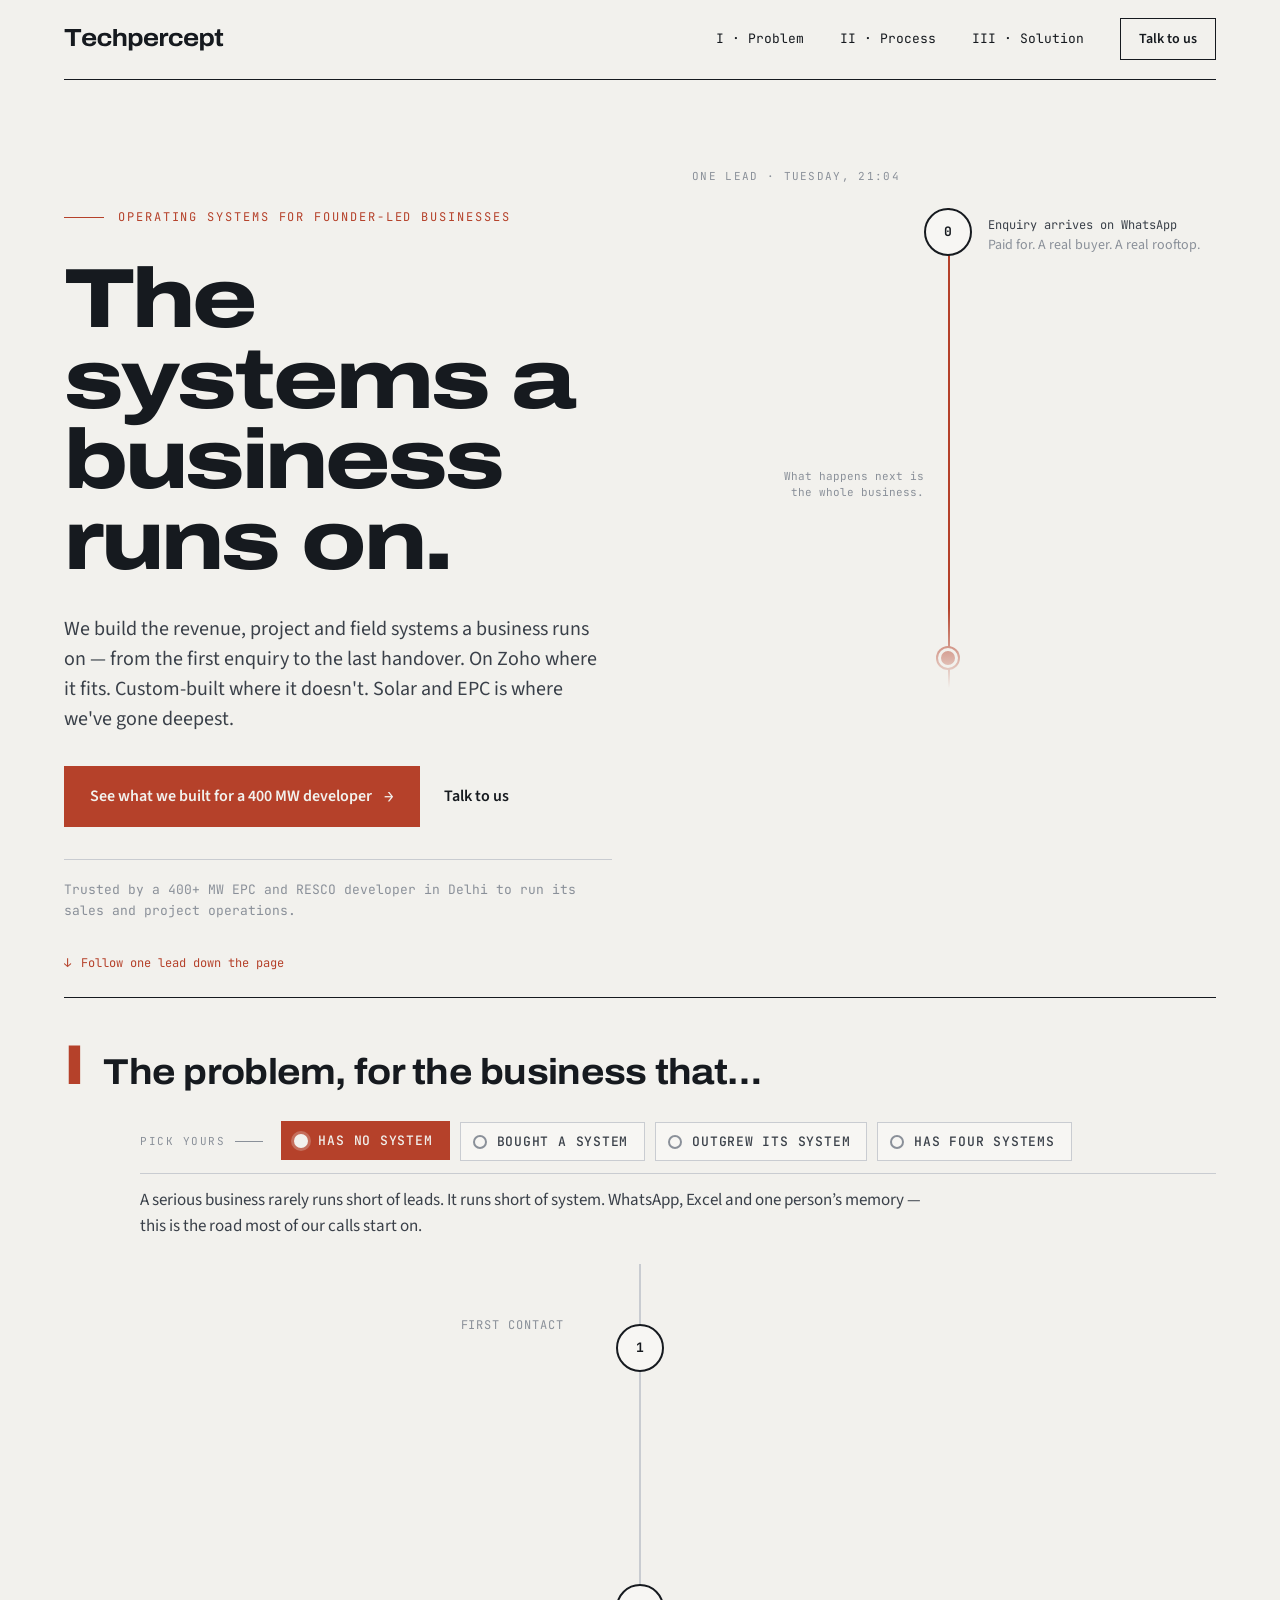
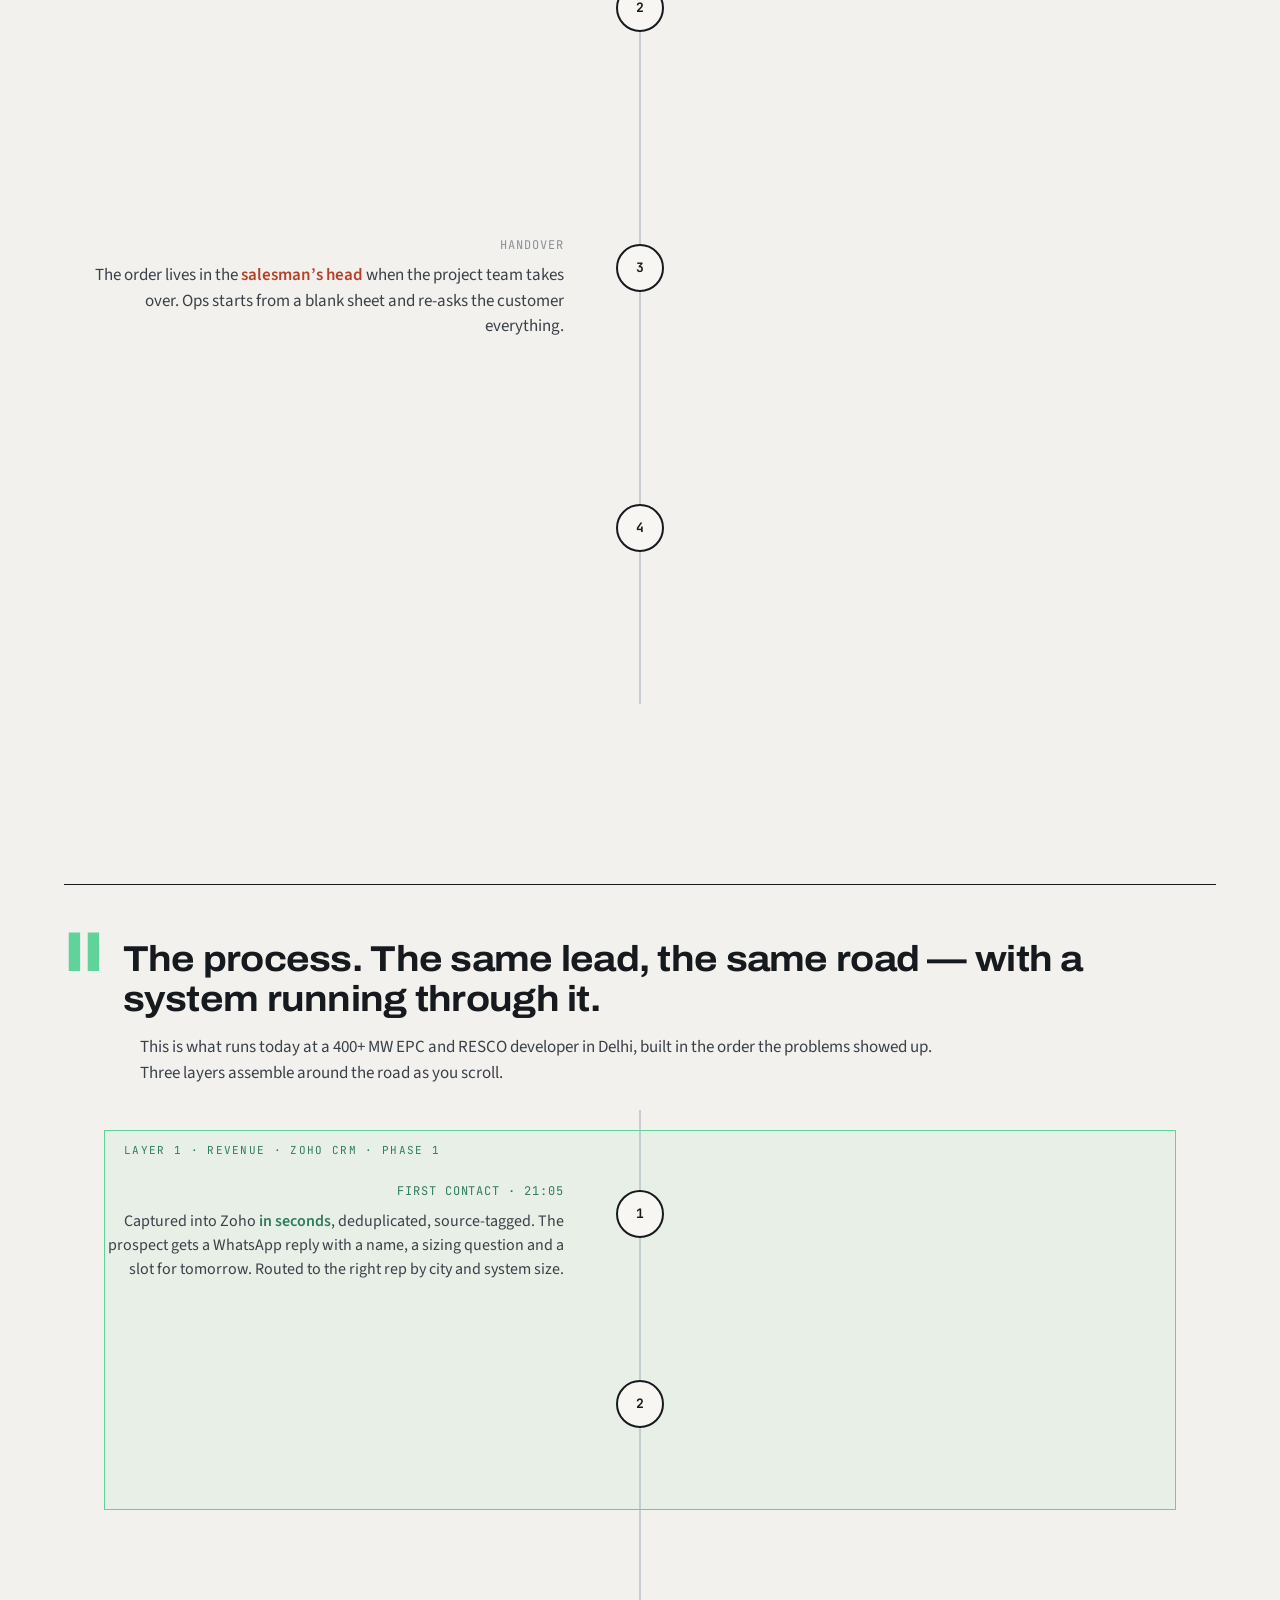
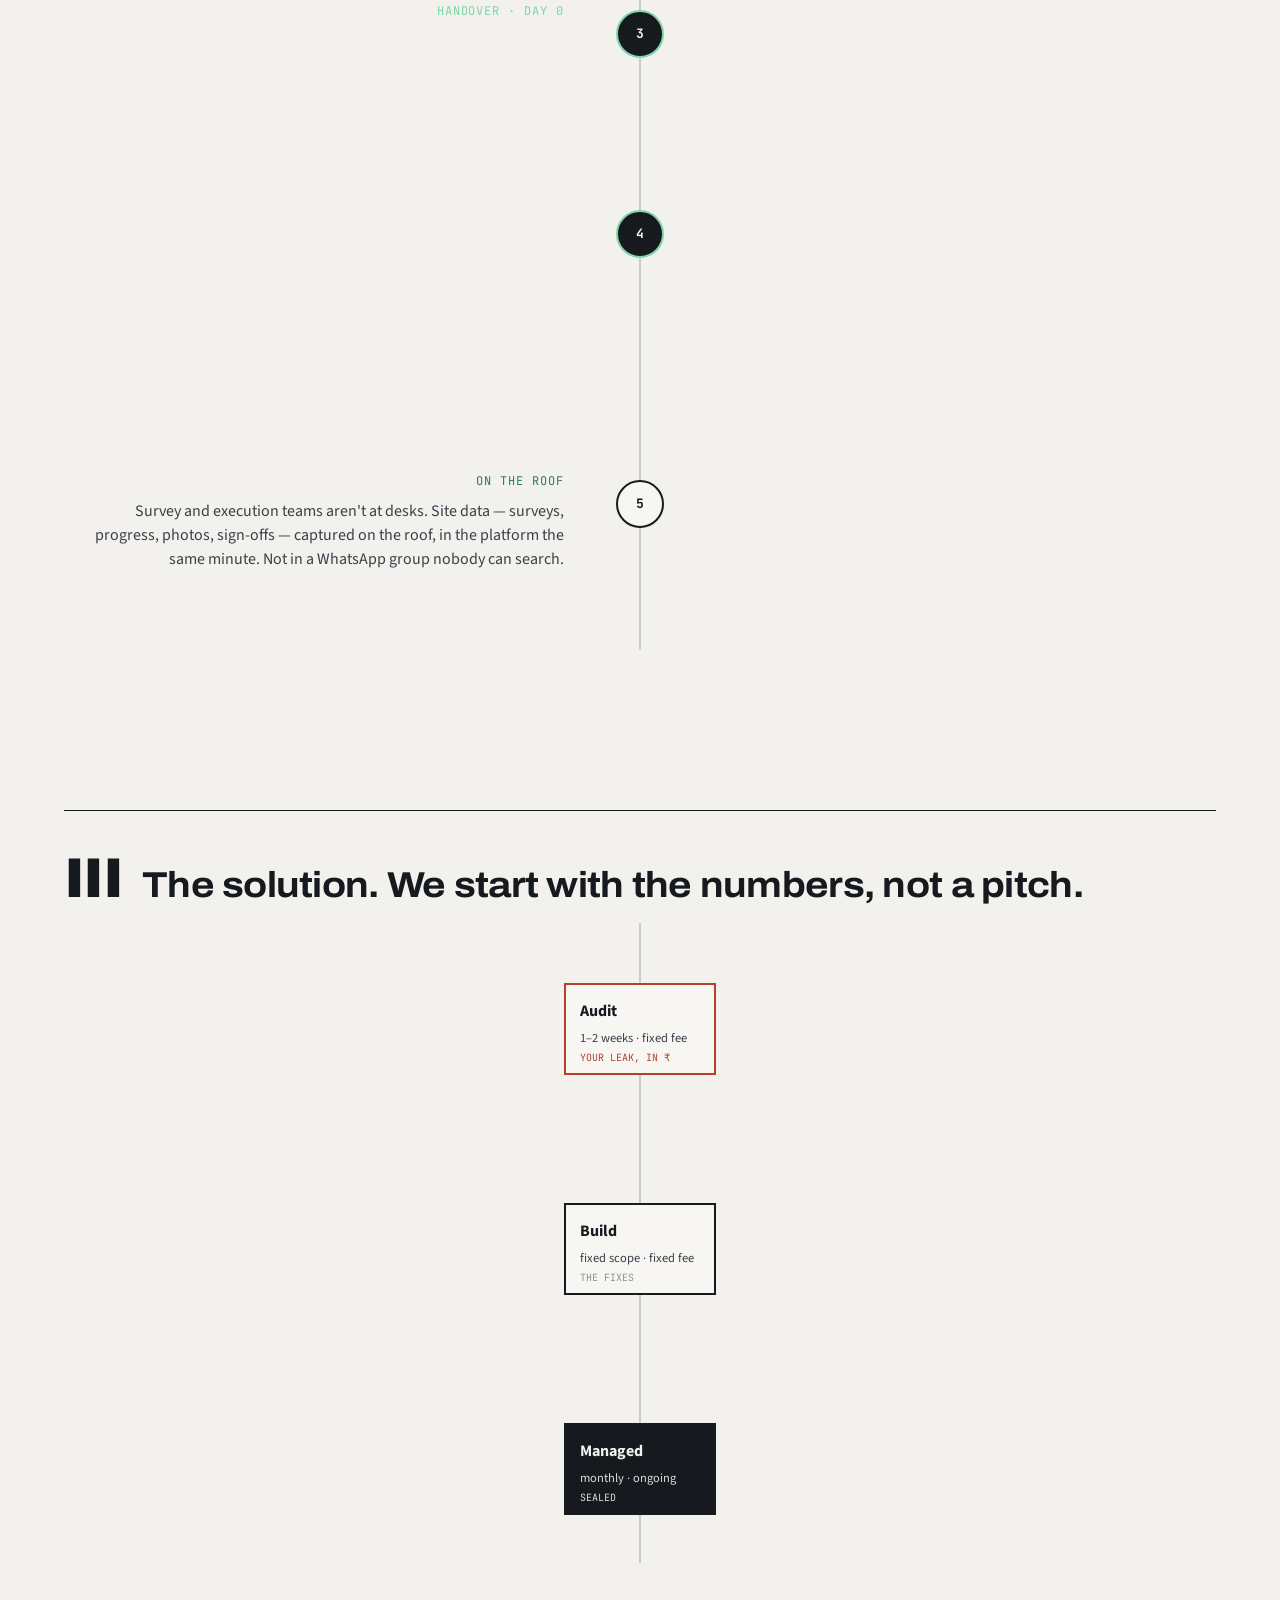
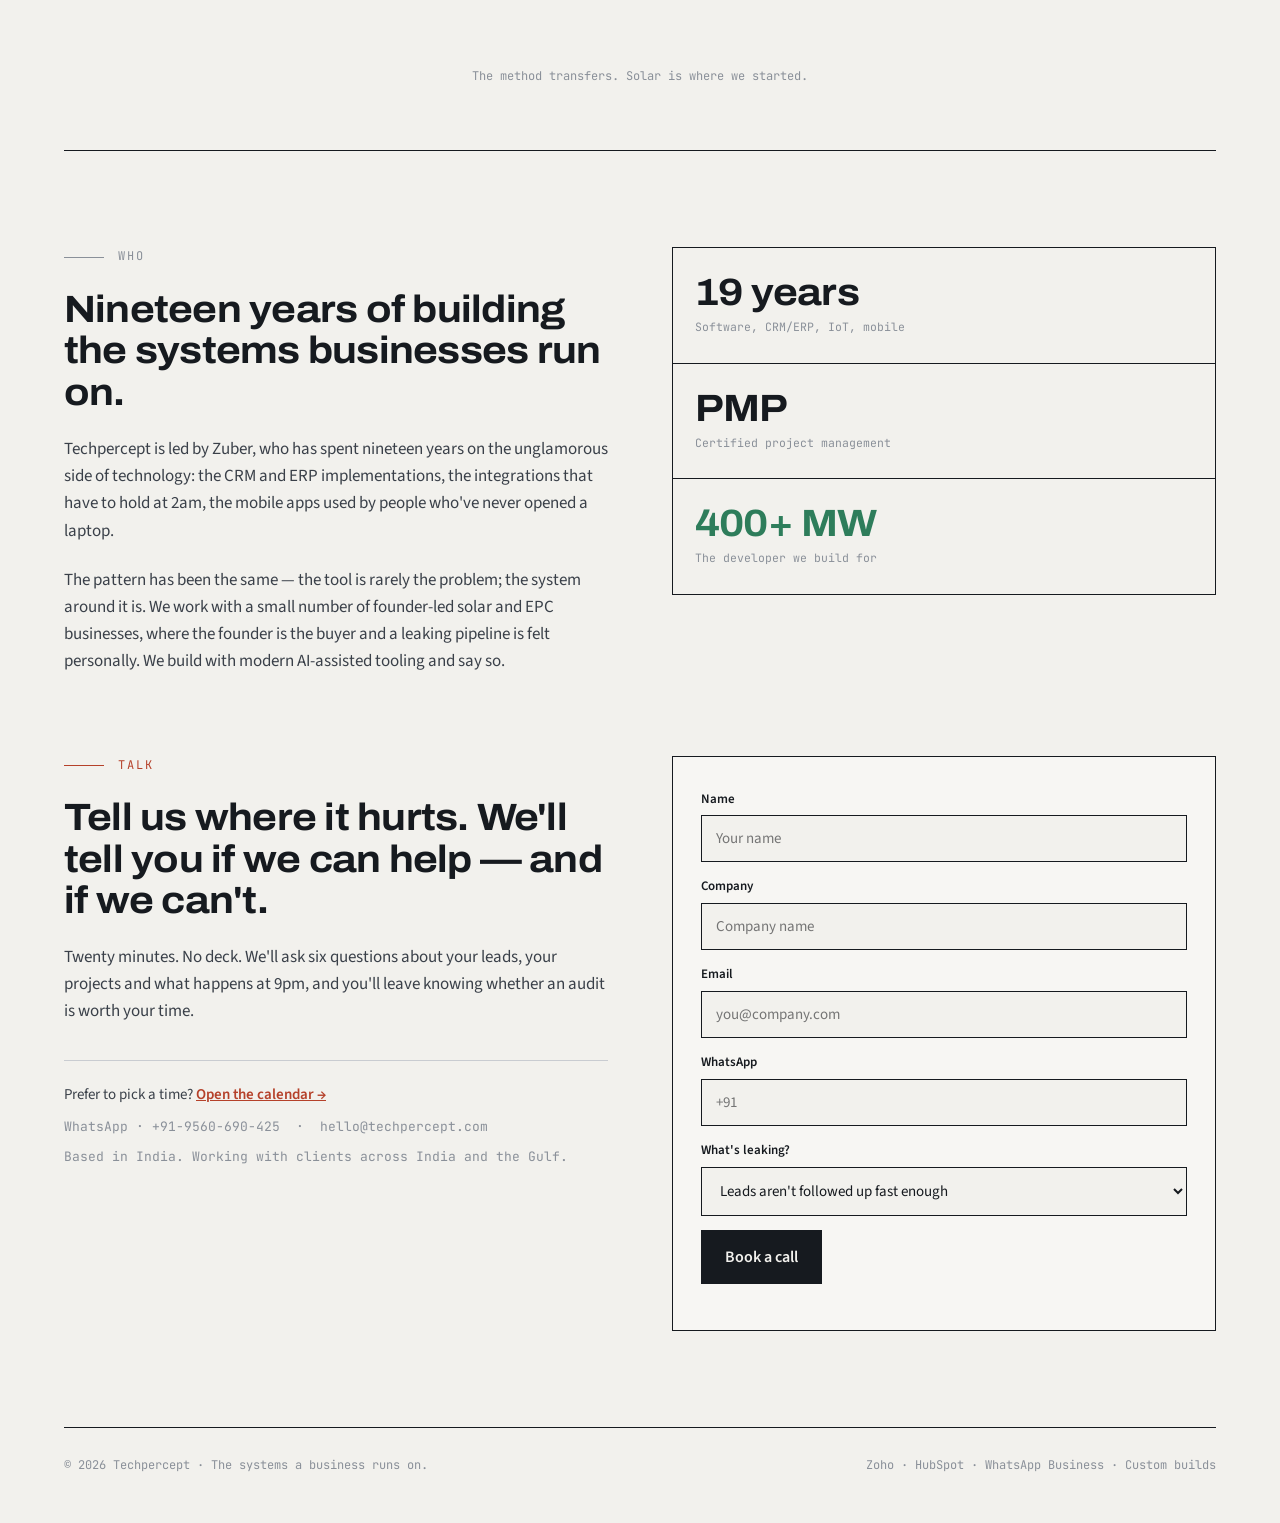
==== commit d15d80fb: "Config Values" ====
--- a/index.html
+++ b/index.html
@@ -212,7 +212,8 @@
 
 </div>
 
-<script src="assets/js/config.js?v=ef5af0c1"></script>
+<script src="assets/js/config.js?v=95a52a60"></script>
+<script src="assets/js/scenarios.js?v=654b976e"></script>
 <script src="assets/js/main.js?v=e4e55fd0"></script>
 </body>
 </html>
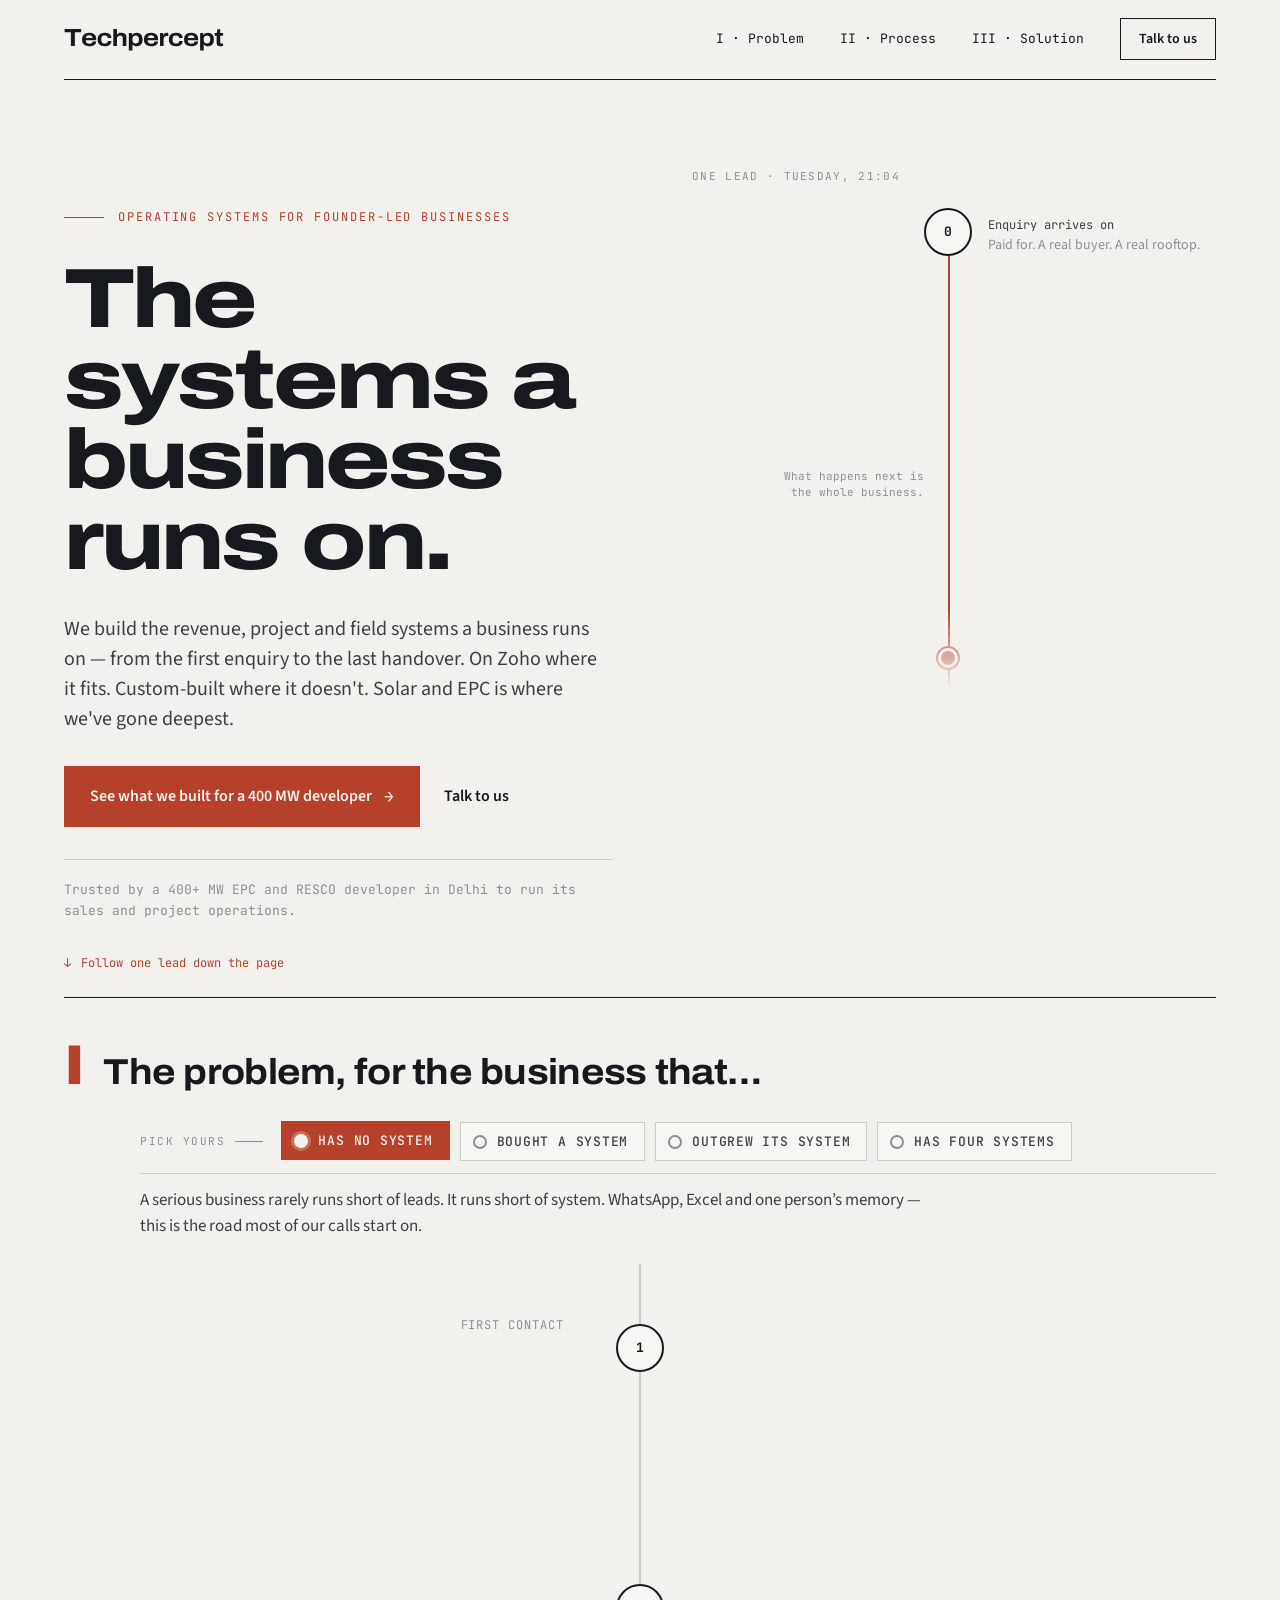
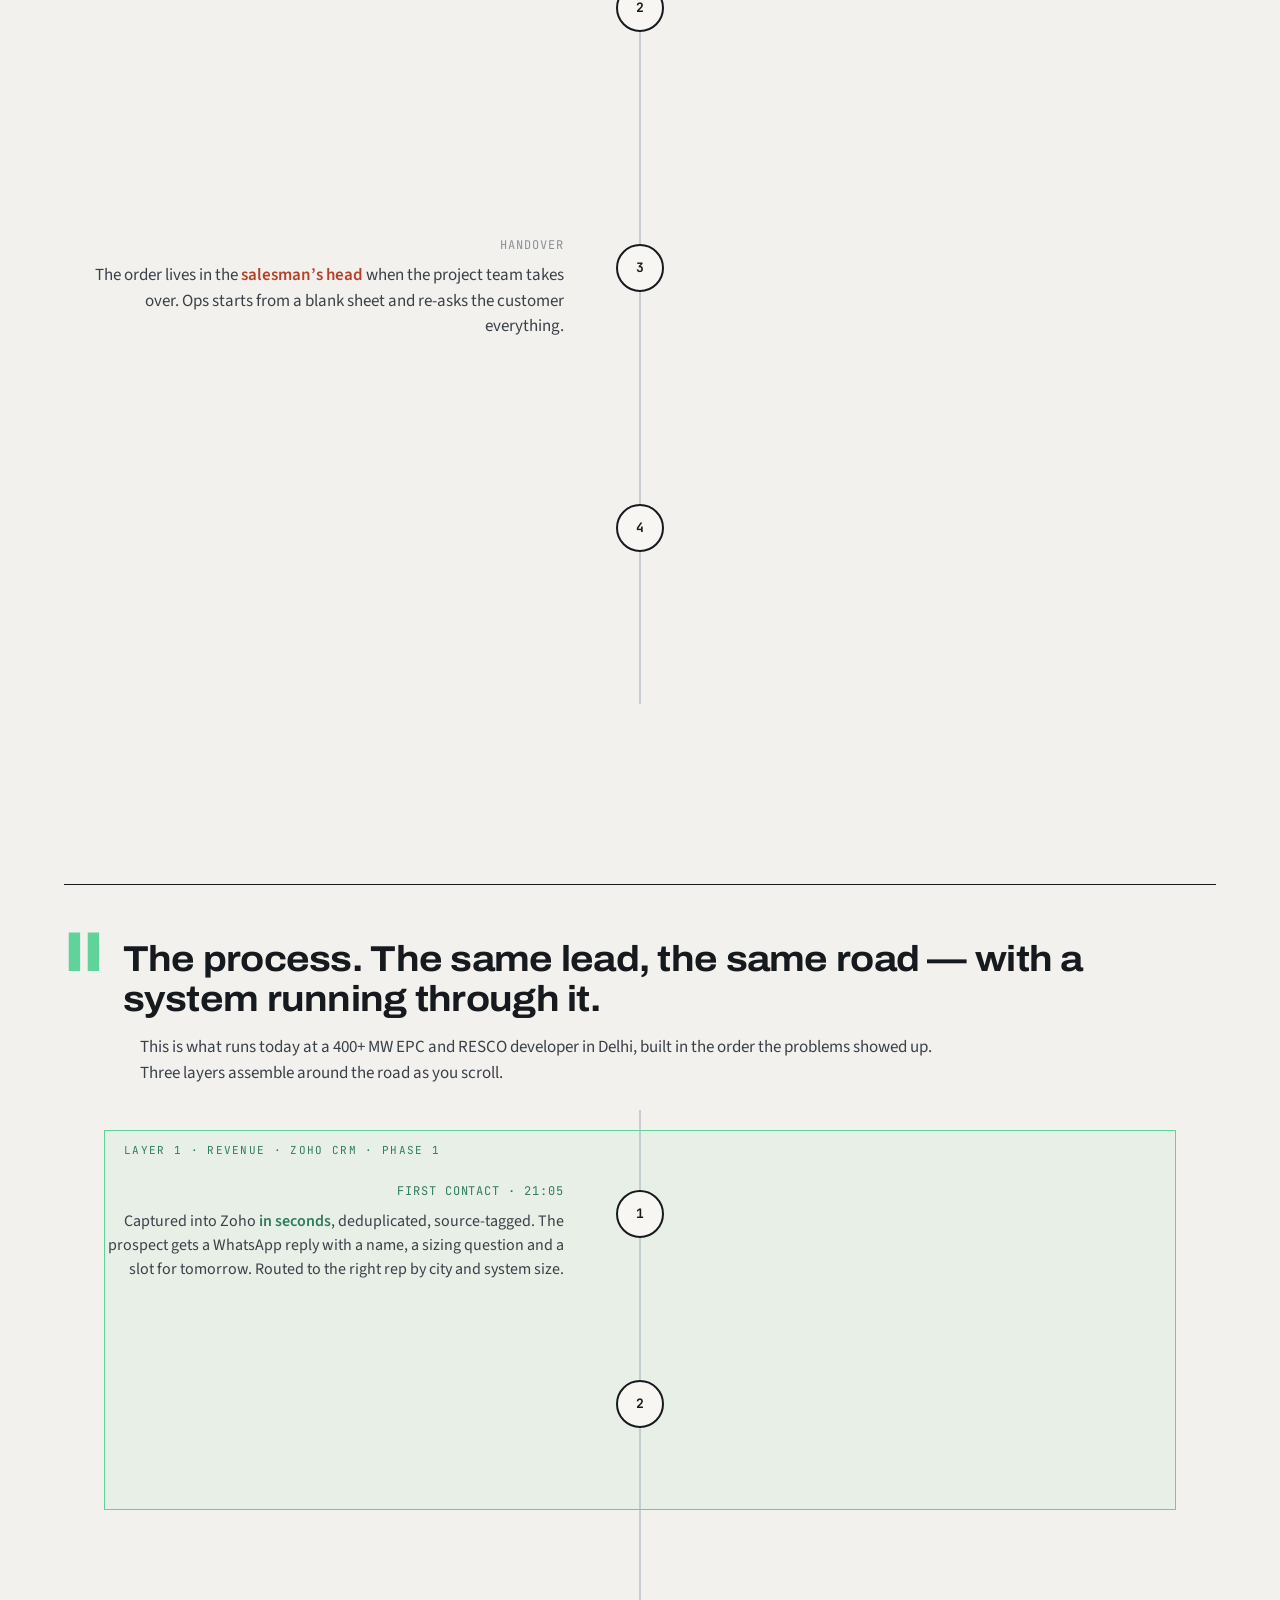
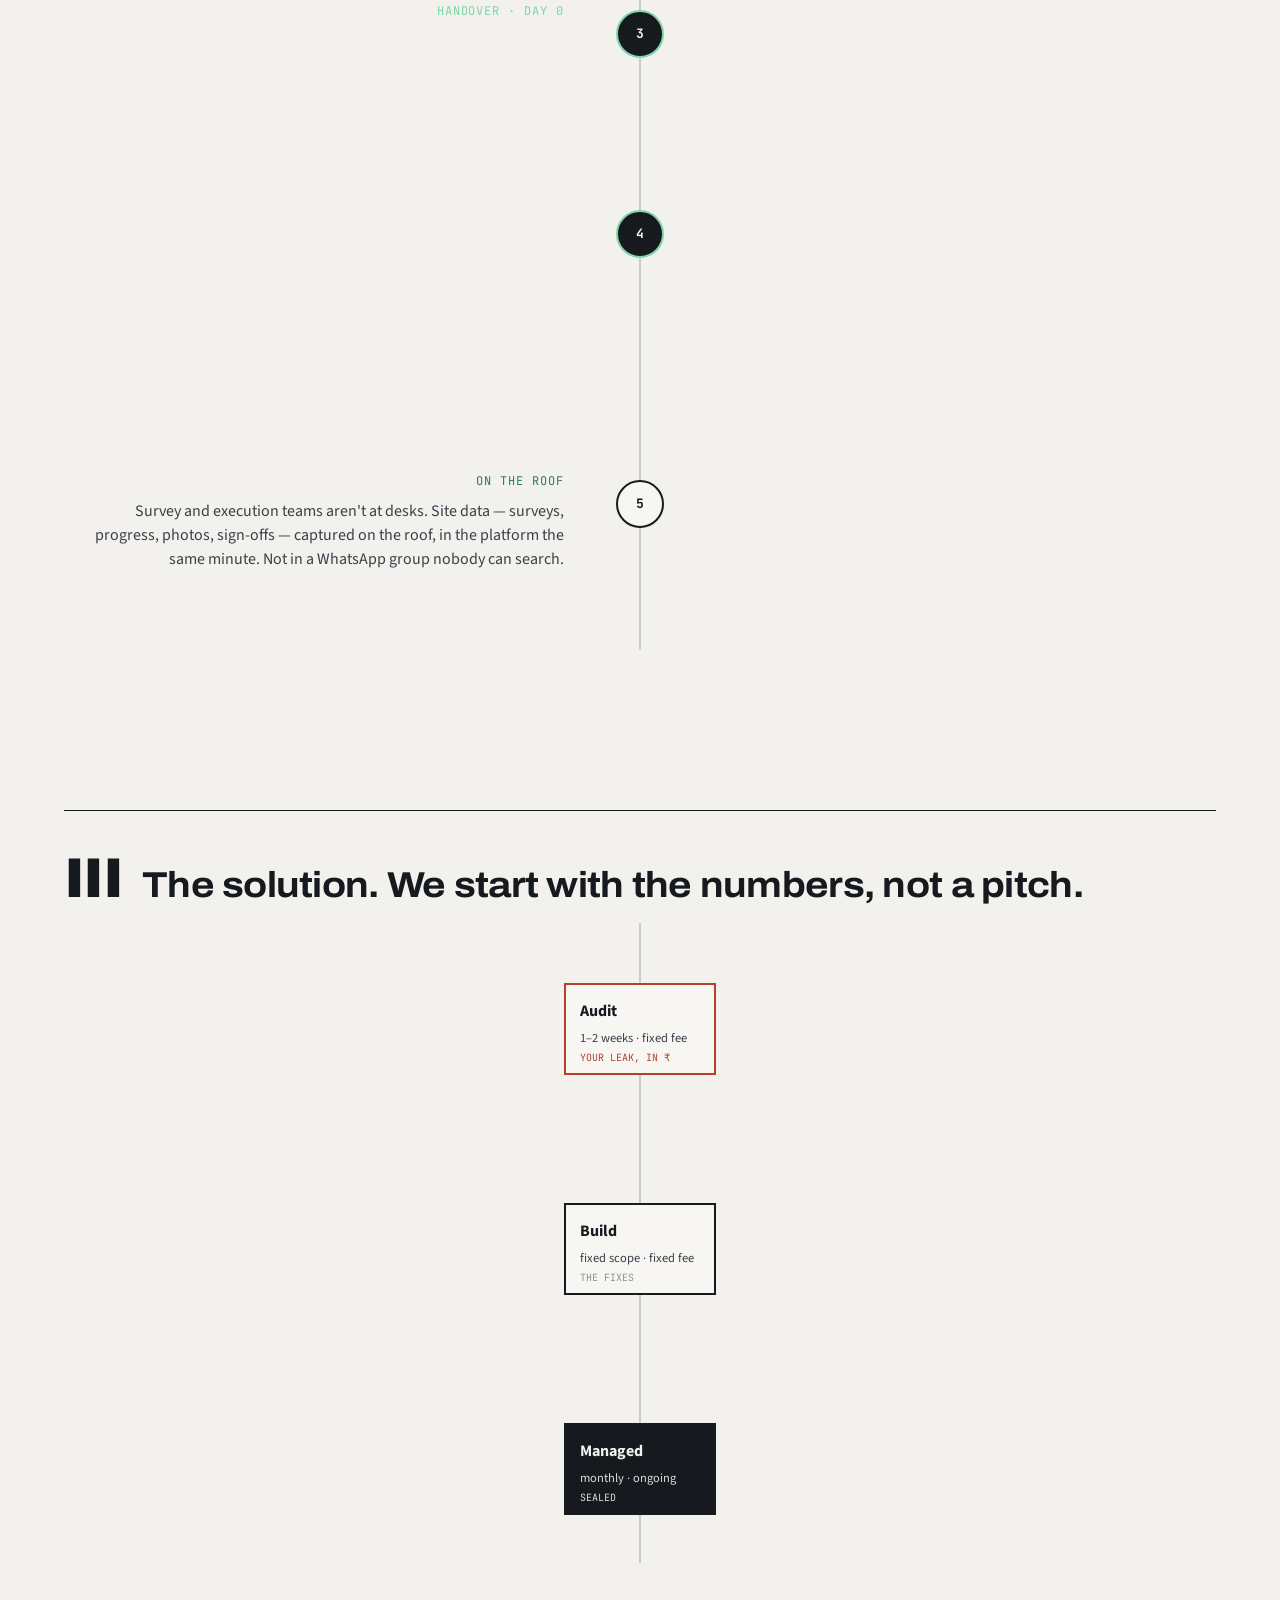
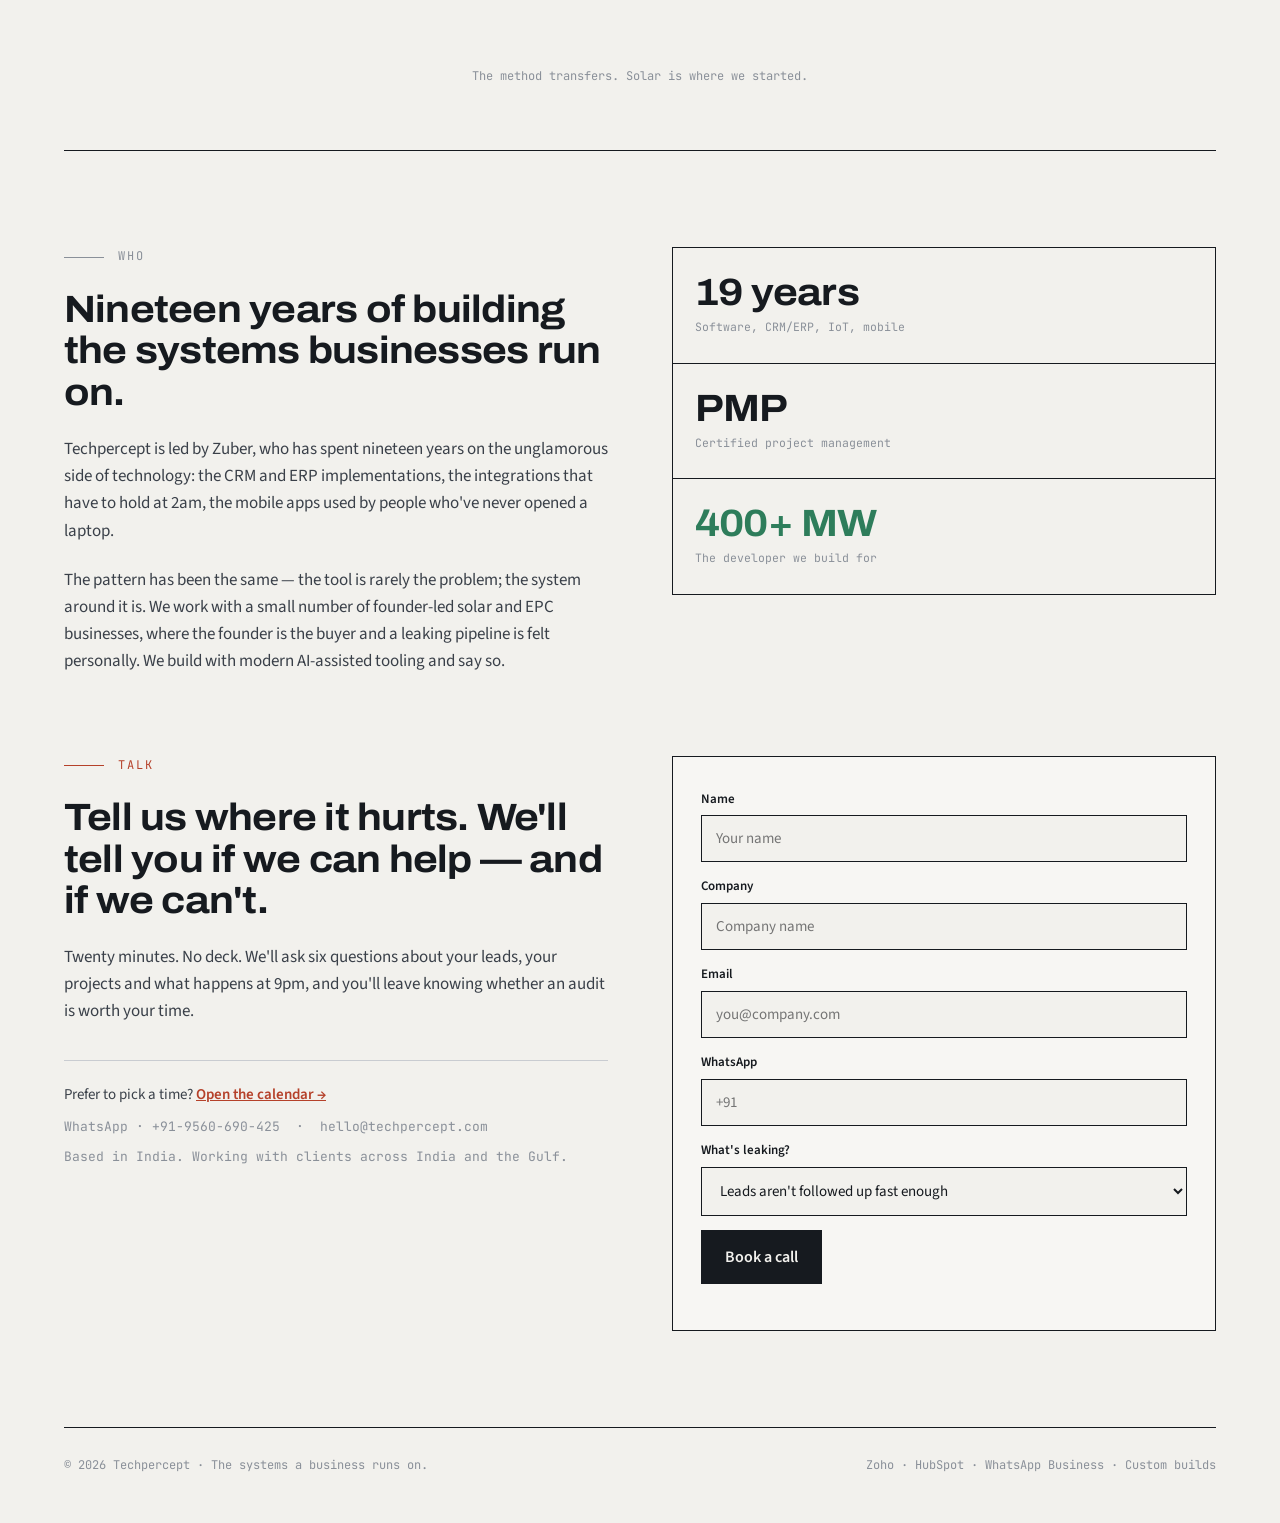
==== commit d7bfbd48: "GA4" ====
--- a/index.html
+++ b/index.html
@@ -8,6 +8,20 @@
 <meta property="og:title" content="Techpercept — The systems a business runs on">
 <meta property="og:description" content="Revenue, project and field systems for founder-led businesses. Trusted by a 400+ MW solar developer in Delhi.">
 <meta property="og:type" content="website">
+<meta property="og:url" content="https://techpercept.com/">
+<meta property="og:image" content="https://techpercept.com/assets/img/og.png">
+<meta property="og:image:width" content="1200">
+<meta property="og:image:height" content="630">
+<meta name="twitter:card" content="summary_large_image">
+<meta name="twitter:image" content="https://techpercept.com/assets/img/og.png">
+<!-- Google Analytics (GA4) -->
+<script async src="https://www.googletagmanager.com/gtag/js?id=G-F8THGGJ9QN"></script>
+<script>
+  window.dataLayer = window.dataLayer || [];
+  function gtag(){dataLayer.push(arguments);}
+  gtag('js', new Date());
+  gtag('config', 'G-F8THGGJ9QN');
+</script>
 <link rel="icon" type="image/svg+xml" href="[data-uri]">
 <link rel="preconnect" href="https://fonts.googleapis.com">
 <link rel="preconnect" href="https://fonts.gstatic.com" crossorigin>
@@ -212,8 +226,8 @@
 
 </div>
 
-<script src="assets/js/config.js?v=95a52a60"></script>
+<script src="assets/js/config.js?v=ca0aff8c"></script>
 <script src="assets/js/scenarios.js?v=654b976e"></script>
-<script src="assets/js/main.js?v=e4e55fd0"></script>
+<script src="assets/js/main.js?v=8a80a132"></script>
 </body>
 </html>
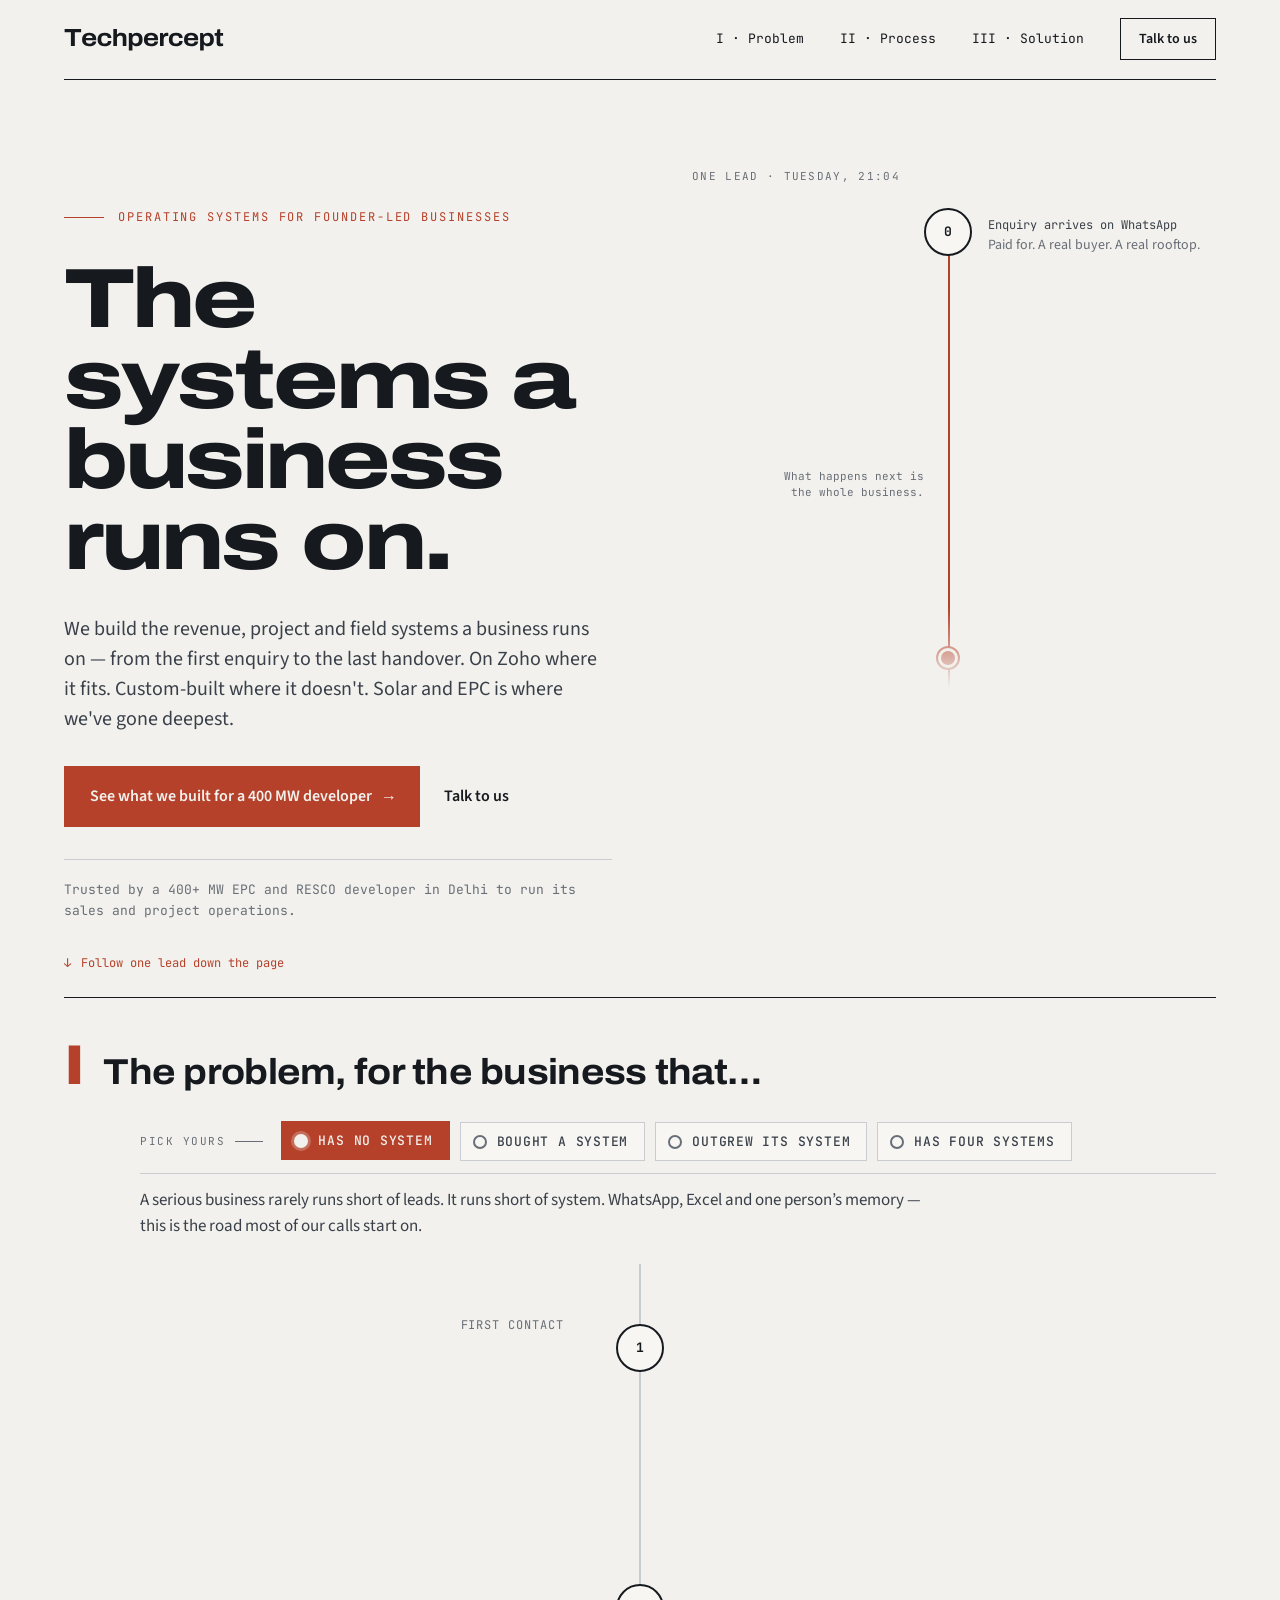
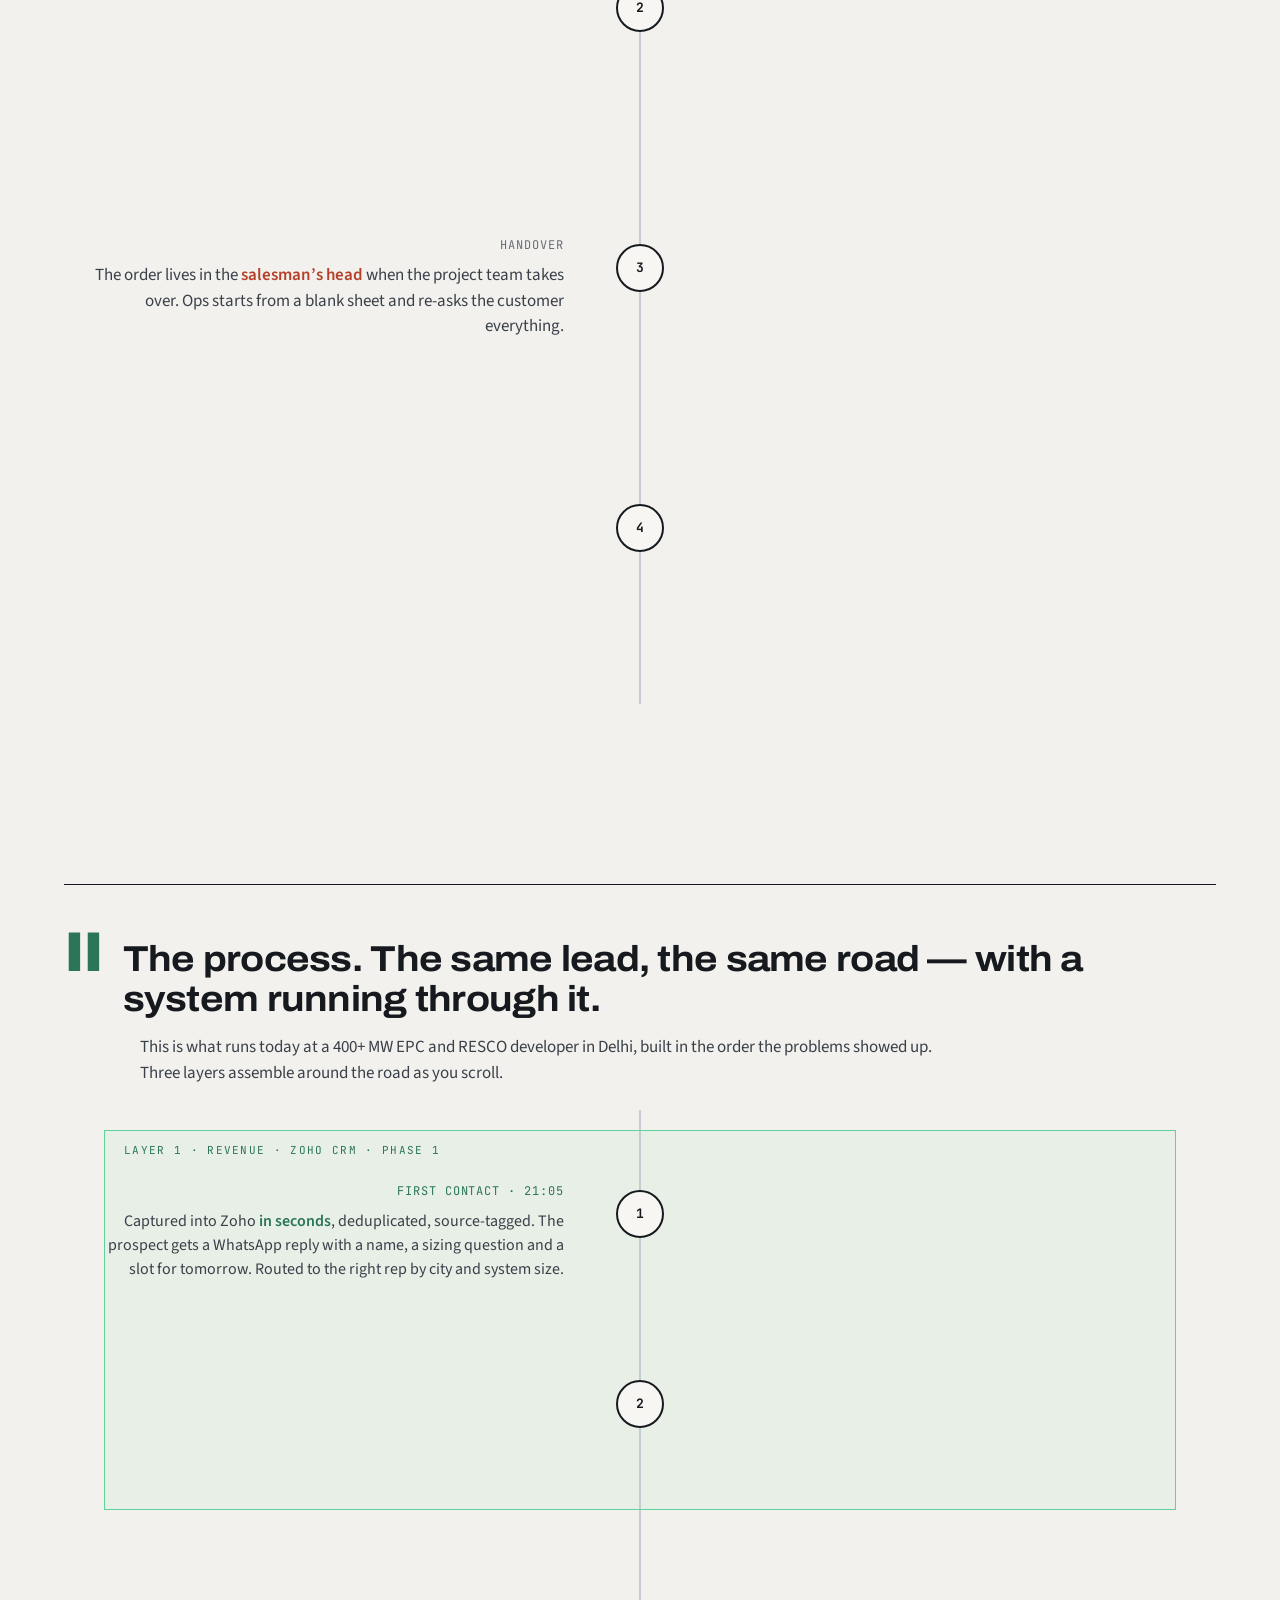
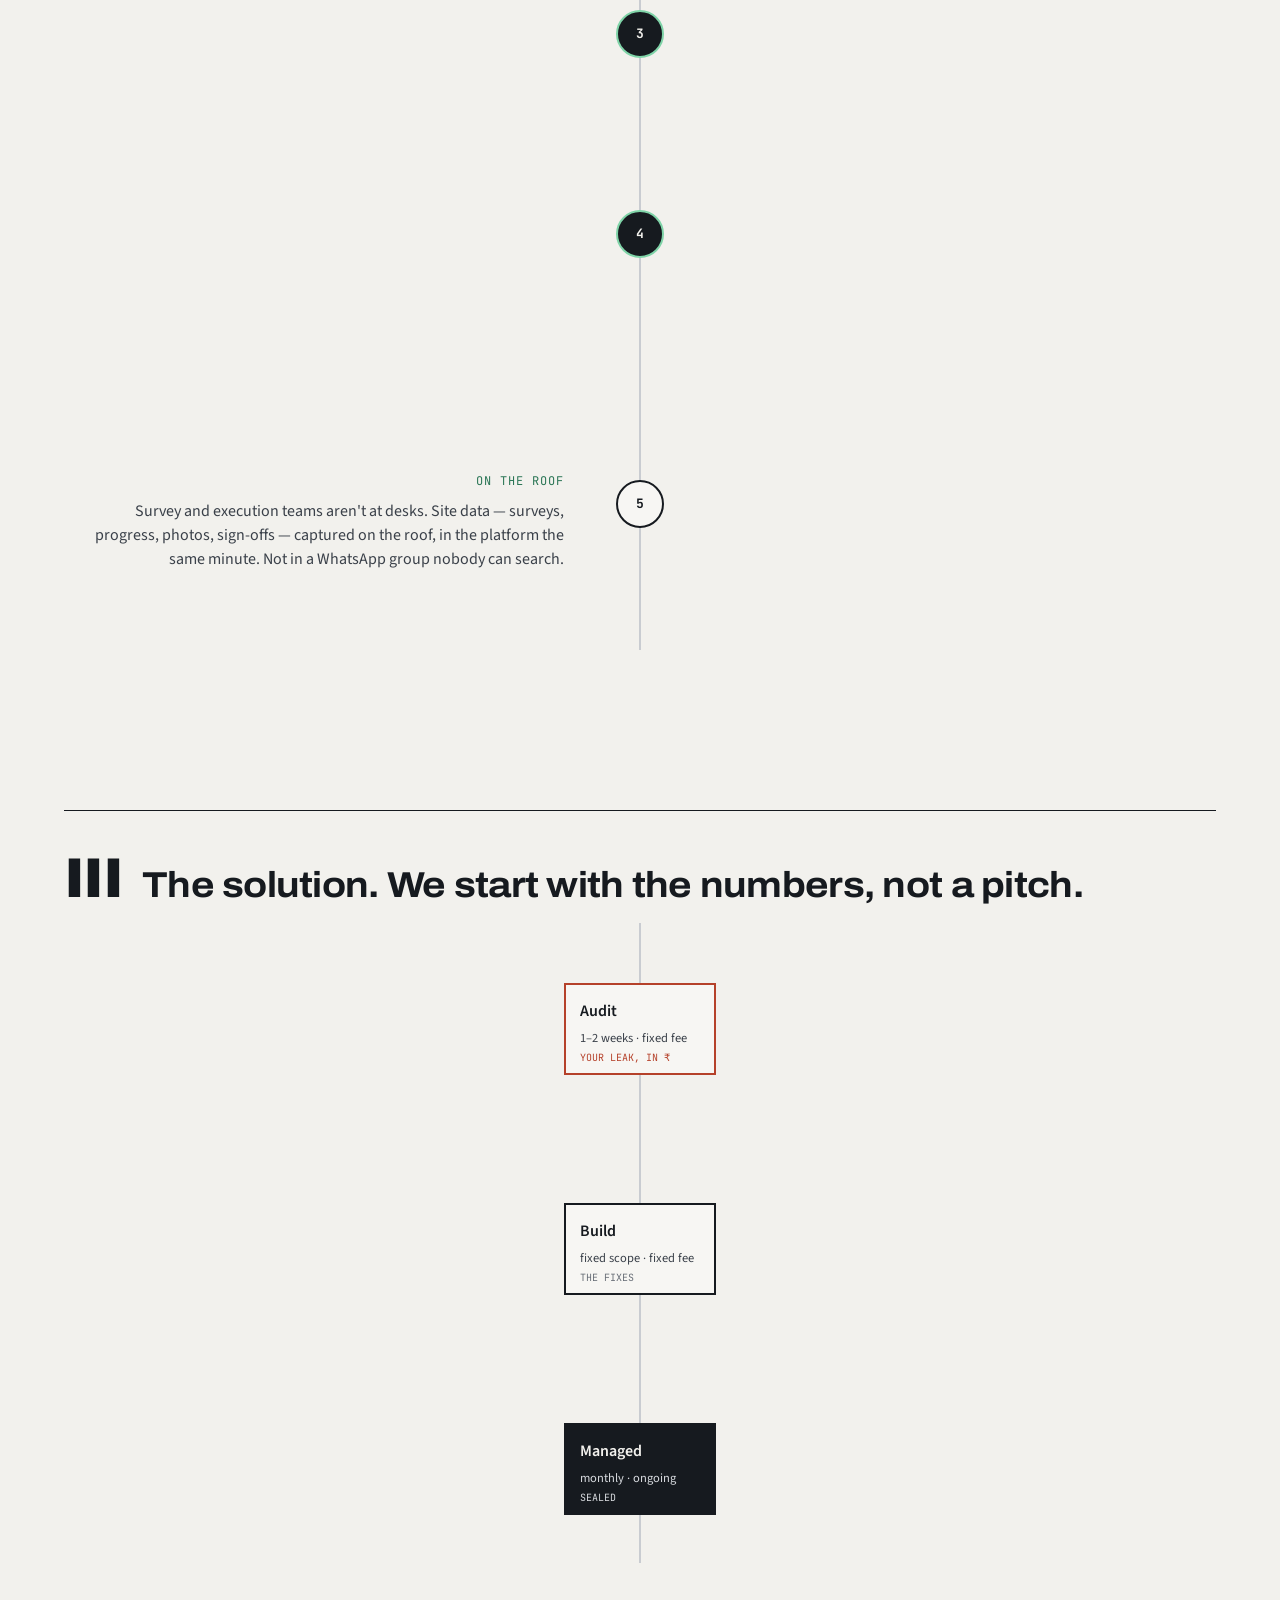
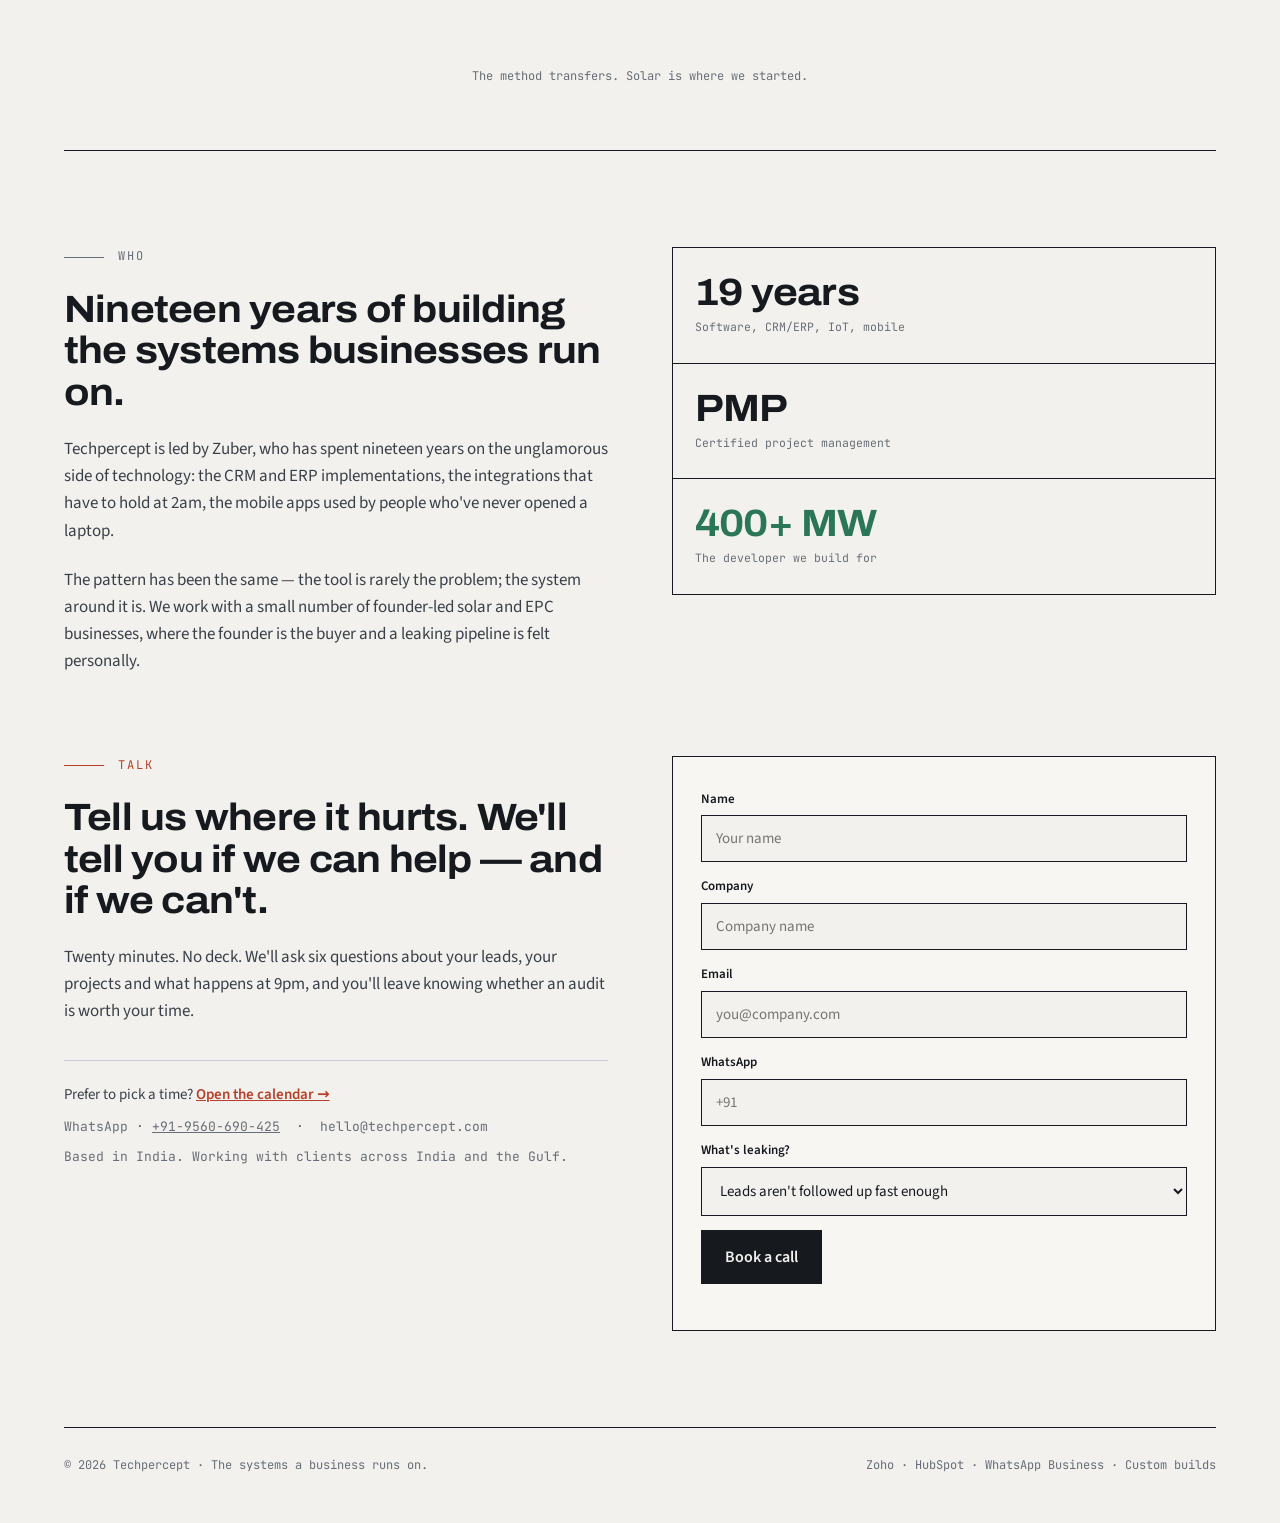
==== commit 7a3b9588: "Self-hosted fonts, OG image, project-system case page - Self-host Archivo, Source Sans 3 and JetBrai" ====
--- a/index.html
+++ b/index.html
@@ -14,19 +14,21 @@
 <meta property="og:image:height" content="630">
 <meta name="twitter:card" content="summary_large_image">
 <meta name="twitter:image" content="https://techpercept.com/assets/img/og.png">
-<!-- Google Analytics (GA4) -->
-<script async src="https://www.googletagmanager.com/gtag/js?id=G-F8THGGJ9QN"></script>
+<!-- Google Analytics (GA4) — loaded after first paint so it never competes with the page -->
 <script>
   window.dataLayer = window.dataLayer || [];
   function gtag(){dataLayer.push(arguments);}
   gtag('js', new Date());
   gtag('config', 'G-F8THGGJ9QN');
+  window.addEventListener('load', function(){
+    var go = function(){ var s = document.createElement('script'); s.async = true; s.src = 'https://www.googletagmanager.com/gtag/js?id=G-F8THGGJ9QN'; document.head.appendChild(s); };
+    ('requestIdleCallback' in window) ? requestIdleCallback(go, { timeout: 2000 }) : setTimeout(go, 1200);
+  });
 </script>
 <link rel="icon" type="image/svg+xml" href="[data-uri]">
-<link rel="preconnect" href="https://fonts.googleapis.com">
-<link rel="preconnect" href="https://fonts.gstatic.com" crossorigin>
-<link href="https://fonts.googleapis.com/css2?family=Archivo:wdth,wght@110,700;125,800&family=Source+Sans+3:wght@400;600&family=JetBrains+Mono:wght@400;500;700&display=swap" rel="stylesheet">
-<link rel="stylesheet" href="assets/css/styles.css?v=04096c8b">
+<link rel="preload" href="assets/fonts/archivo-var.woff2" as="font" type="font/woff2" crossorigin>
+<link rel="preload" href="assets/fonts/source-sans-3-400.woff2" as="font" type="font/woff2" crossorigin>
+<link rel="stylesheet" href="assets/css/styles.css?v=7b773428">
 </head>
 <body>
 <div class="wrap">
@@ -40,6 +42,7 @@
     <li><a class="cta" href="#talk">Talk to us</a></li>
   </ul>
 </nav>
+<main>
 
 <!-- ============ HERO ============ -->
 <section id="top" class="hero">
@@ -107,7 +110,7 @@
 <!-- ============ ACT II — PROCESS ============ -->
 <section id="process" style="padding-top:40px">
   <div class="act-head">
-    <span class="n" style="color:var(--signal)">II</span>
+    <span class="n" style="color:var(--signal-text)">II</span>
     <h2 class="disp">The process. The same lead, the same road — with a system running through it.</h2>
   </div>
   <p style="margin:0 0 24px 76px;font-size:17px;line-height:1.5;color:var(--ink-2);max-width:800px">This is what runs today at a 400+ MW EPC and RESCO developer in Delhi, built in the order the problems showed up. Three layers assemble around the road as you scroll.</p>
@@ -128,7 +131,9 @@
     <div class="band-t lyr" id="ly2t" style="top:442px;color:var(--signal-on-ink)">Layer 2 · Operations · Custom-built · Phase 2</div>
 
     <div class="st" id="p3" style="top:500px;border-color:var(--signal-on-ink);background:var(--ink);color:var(--paper)">3</div>
-    <div class="side l" style="top:492px"><div class="k" style="color:var(--signal-on-ink)">HANDOVER · DAY 0</div><div class="t cap" id="d3" style="font-size:16px;color:var(--panel-text)">Project <span class="hl hl-light">auto-created</span> from the deal — site, sizing, price, contacts carried over. Ops picks up a <span class="hl hl-light">complete brief</span>. Zoho's project module couldn't model this, so we built a platform that could: survey → design → procurement → inventory → SCM → execution → QA/QC → finance → handover.</div></div>
+    <div class="side l" style="top:492px"><div class="k" style="color:var(--signal-on-ink)">HANDOVER · DAY 0</div><div class="t cap" id="d3" style="font-size:16px;color:var(--panel-text)">Project <span class="hl hl-light">auto-created</span> from the deal — site, sizing, price, contacts carried over. Ops picks up a <span class="hl hl-light">complete brief</span>. An off-the-shelf project tool couldn't model how the team works, so we built one that does. Every project runs one chain:
+      <ol class="chain" aria-label="Project stages"><li>Survey</li><li>Design QA</li><li>Procurement</li><li>Execution QA/QC</li><li>Handover</li><li>O&amp;M</li></ol>
+      <div class="chain-tags">Residential · RESCO · Government tenders</div></div></div>
 
     <div class="st" id="p4" style="top:700px;border-color:var(--signal-on-ink);background:var(--ink);color:var(--paper)">4</div>
     <div class="side r cap" id="d4" style="top:696px"><div class="k" style="color:var(--signal-on-ink)">EXECUTION &amp; BILLING · DAY 12 → DAY 83</div><div class="t" style="font-size:16px;color:var(--panel-text)"><span class="hl hl-light">DISCOM delay</span> flagged on day 12 on the CEO dashboard, not day 41. A project-health score names what's blocked, by how many days, and why. QA sign-off triggers the milestone <span class="hl hl-light">invoice</span> automatically. Paid. <span class="hl hl-light">Retention</span> scheduled. Everyone from the site engineer to the CEO sees their own view of it.</div></div>
@@ -187,7 +192,7 @@
     <div class="eyebrow" style="color:var(--ink-3)">Who</div>
     <h2 class="disp" style="font-size:clamp(28px,3.4vw,38px)">Nineteen years of building the systems businesses run on.</h2>
     <p style="font-size:17px;color:var(--ink-2)">Techpercept is led by Zuber, who has spent nineteen years on the unglamorous side of technology: the CRM and ERP implementations, the integrations that have to hold at 2am, the mobile apps used by people who've never opened a laptop.</p>
-    <p style="font-size:17px;color:var(--ink-2)">The pattern has been the same — the tool is rarely the problem; the system around it is. We work with a small number of founder-led solar and EPC businesses, where the founder is the buyer and a leaking pipeline is felt personally. We build with modern AI-assisted tooling and say so.</p>
+    <p style="font-size:17px;color:var(--ink-2)">The pattern has been the same — the tool is rarely the problem; the system around it is. We work with a small number of founder-led solar and EPC businesses, where the founder is the buyer and a leaking pipeline is felt personally.</p>
   </div>
   <div class="facts">
     <div><span class="v">19 years</span><span class="k">Software, CRM/ERP, IoT, mobile</span></div>
@@ -219,6 +224,7 @@
   </form>
 </section>
 
+</main>
 <footer>
   <span>© <span id="yr"></span> Techpercept · The systems a business runs on.</span>
   <span>Zoho · HubSpot · WhatsApp Business · Custom builds</span>
@@ -226,8 +232,8 @@
 
 </div>
 
-<script src="assets/js/config.js?v=ca0aff8c"></script>
-<script src="assets/js/scenarios.js?v=654b976e"></script>
-<script src="assets/js/main.js?v=8a80a132"></script>
+<script defer src="assets/js/config.js?v=ca0aff8c"></script>
+<script defer src="assets/js/scenarios.js?v=069f167d"></script>
+<script defer src="assets/js/main.js?v=0ea7fb9d"></script>
 </body>
 </html>
--- a/assets/css/styles.css
+++ b/assets/css/styles.css
@@ -4,11 +4,19 @@
    everywhere. Named after the Techpercept design system.
    ============================================================ */
 
+/* ===== Faces — self-hosted (assets/fonts), swap so text never waits ===== */
+@font-face{font-family:"Archivo";src:url("../fonts/archivo-var.woff2") format("woff2");font-weight:100 900;font-stretch:62% 125%;font-style:normal;font-display:swap}
+@font-face{font-family:"Source Sans 3";src:url("../fonts/source-sans-3-400.woff2") format("woff2");font-weight:400;font-style:normal;font-display:swap}
+@font-face{font-family:"Source Sans 3";src:url("../fonts/source-sans-3-600.woff2") format("woff2");font-weight:600;font-style:normal;font-display:swap}
+@font-face{font-family:"JetBrains Mono";src:url("../fonts/jetbrains-mono-400.woff2") format("woff2");font-weight:400;font-style:normal;font-display:swap}
+@font-face{font-family:"JetBrains Mono";src:url("../fonts/jetbrains-mono-500.woff2") format("woff2");font-weight:500;font-style:normal;font-display:swap}
+@font-face{font-family:"JetBrains Mono";src:url("../fonts/jetbrains-mono-700.woff2") format("woff2");font-weight:700;font-style:normal;font-display:swap}
+
 /* ===== Techpercept design system — tokens (Paper theme) ===== */
 :root{
   --paper:#F2F1ED; --paper-raised:#F7F6F3;
-  --ink:#161A1F; --ink-2:#3A4049; --ink-3:#8A9099; --rule:#C9CCD1;
-  --leak:#B5412A; --signal:#5FD39A; --signal-text:#2E7D5B; --signal-soft:rgba(95,211,154,.07); --signal-on-ink:#7FD4A8; --panel-text:#D9DCE0;
+  --ink:#161A1F; --ink-2:#3A4049; --ink-3:#686E77; --rule:#C9CCD1;
+  --leak:#B5412A; --signal:#5FD39A; --signal-text:#2B7656; --signal-soft:rgba(95,211,154,.07); --signal-on-ink:#7FD4A8; --panel-text:#D9DCE0;
   --display:"Archivo","Arial Narrow",Impact,sans-serif; --sans:"Source Sans 3","Segoe UI",system-ui,sans-serif; --mono:"JetBrains Mono","SF Mono",Menlo,Consolas,monospace;
   --s1:8px; --s2:16px; --s3:24px; --s4:40px; --s5:64px; --s6:112px; --station-gap:260px;
   --hair:1px; --drawn:2px;
@@ -70,11 +78,12 @@
 .callout.r{left:calc(50% + 76px);border-left:var(--drawn) solid var(--leak)}
 .callout.l{right:calc(50% + 76px);text-align:right;border-right:var(--drawn) solid var(--leak)}
 .callout span{color:var(--ink-2)}
-.hl{position:relative;display:inline;font-weight:600;color:var(--ink);background-image:linear-gradient(currentColor,currentColor);background-repeat:no-repeat;background-position:0 100%;background-size:0 2px;transition:background-size .7s cubic-bezier(.4,0,.2,1) .35s,color .4s ease .35s}
-.on .hl,.hl.on{background-size:100% 2px}
-.hl-red{color:var(--leak)}.hl-red.hl{background-image:linear-gradient(var(--leak),var(--leak))}
-.hl-green{color:var(--signal-text)}.hl-green.hl{background-image:linear-gradient(var(--signal),var(--signal))}
-.hl-light{color:var(--signal-on-ink)}.hl-light.hl{background-image:linear-gradient(var(--signal-on-ink),var(--signal-on-ink))}
+.hl{position:relative;display:inline-block;font-weight:600;color:var(--ink);transition:color .4s ease .35s}
+.hl::after{content:"";position:absolute;left:0;right:0;bottom:0;height:2px;background:currentColor;transform:scaleX(0);transform-origin:left;transition:transform .7s cubic-bezier(.4,0,.2,1) .35s}
+.on .hl::after,.hl.on::after{transform:scaleX(1)}
+.hl-red{color:var(--leak)}
+.hl-green{color:var(--signal-text)}.hl-green::after{background:var(--signal)}
+.hl-light{color:var(--signal-on-ink)}
 
 /* Act I switch: four businesses, one road */
 .chips{position:sticky;top:0;z-index:5;display:flex;flex-wrap:wrap;align-items:center;gap:10px;margin:0 0 0 76px;padding:12px 0;background:var(--paper);border-bottom:var(--hair) solid var(--rule)}
@@ -97,9 +106,52 @@
 .act-head h2{font-size:clamp(26px,3.2vw,36px)}
 .band{position:absolute;left:40px;right:40px;border:1.5px solid var(--signal);background:var(--signal-soft)}
 .band-t{position:absolute;left:60px;font-family:var(--mono);font-size:11px;letter-spacing:.12em;text-transform:uppercase;color:var(--signal-text)}
+
+/* stage chain — the project system's six stages (Act II layer 2, /work pages) */
+.chain{display:flex;flex-wrap:wrap;gap:8px 26px;list-style:none;margin-top:14px;font-family:var(--mono);font-size:12px;line-height:1.3;letter-spacing:.03em;color:var(--signal-text)}
+.chain li{position:relative;padding:5px 9px;border:1.5px solid currentColor;white-space:nowrap}
+.chain li+li::before{content:"→";position:absolute;left:-20px;top:50%;transform:translateY(-50%);border:0}
+.side.l .chain{justify-content:flex-end}
+.chain-tags{margin-top:12px;font-family:var(--mono);font-size:11px;letter-spacing:.12em;text-transform:uppercase;color:var(--ink-3)}
+[data-act="2"] .chain{color:var(--signal-on-ink)}
+[data-act="2"] .chain-tags{color:var(--panel-text)}
+/* Layer 2 labels are light-on-ink: hold them until the ink panel has assembled */
+#ly2:not(.on) ~ .side > .k{opacity:0}
+#ly2 ~ .side > .k{transition:opacity .5s}
+/* stations reveal one by one as the caption arrives (opacity/transform only — composited) */
+.cap .chain li{opacity:0;transform:translateY(4px);transition:opacity .4s ease,transform .4s ease}
+.cap.on .chain li{opacity:1;transform:none}
+.cap.on .chain li:nth-child(2){transition-delay:.08s}.cap.on .chain li:nth-child(3){transition-delay:.16s}
+.cap.on .chain li:nth-child(4){transition-delay:.24s}.cap.on .chain li:nth-child(5){transition-delay:.32s}
+.cap.on .chain li:nth-child(6){transition-delay:.4s}
 .sum{position:absolute;left:0;right:0;display:flex;align-items:baseline;gap:20px;justify-content:center;flex-wrap:wrap;text-align:center;padding:0 var(--s3)}
 .card{position:absolute;left:50%;transform:translateX(-50%);width:152px;height:92px;border:var(--drawn) solid var(--ink);background:var(--paper-raised);padding:14px;display:flex;flex-direction:column;justify-content:space-between;transition:border-color .5s}
 .card b{font-size:16px}.card small{font-size:12.5px;color:var(--ink-2)}.card .tag{font-family:var(--mono);font-size:10px;color:var(--ink-3)}
+
+/* work pages (/work/…) — same tokens, same act heads, no road */
+.page-head{display:flex;flex-direction:column;gap:28px;padding:88px 0 72px;max-width:900px}
+.page-head h1{font-family:var(--display);font-stretch:125%;font-weight:800;font-size:clamp(40px,6vw,72px);line-height:.98;letter-spacing:-.035em}
+.page-head .lede{font-size:20px;line-height:1.5;max-width:680px;color:var(--ink-2)}
+.page-head .trust{font-family:var(--mono);font-size:13px;color:var(--ink-3);border-top:var(--hair) solid var(--rule);padding-top:20px;max-width:680px}
+.blk{padding-bottom:72px}
+.blk-body{margin-left:76px;display:flex;flex-direction:column;gap:var(--s3);max-width:900px}
+.blk-lede{font-size:18px;line-height:1.55;color:var(--ink-2);max-width:760px}
+.pts{list-style:none;display:flex;flex-direction:column;gap:var(--s2)}
+.pts li{border-left:var(--drawn) solid var(--leak);padding:2px 0 2px var(--s2);font-size:17px;line-height:1.5;color:var(--ink-2)}
+.pts b,.steps b{color:var(--ink)}
+.steps{list-style:none;counter-reset:st;display:grid;grid-template-columns:repeat(auto-fit,minmax(min(380px,100%),1fr));border:var(--hair) solid var(--ink)}
+.steps li{counter-increment:st;display:flex;flex-direction:column;gap:8px;padding:22px;border:var(--hair) solid var(--rule);margin:-.5px;font-size:16px;line-height:1.5;color:var(--ink-2)}
+.steps li::before{content:counter(st,decimal-leading-zero);font-family:var(--mono);font-size:12px;color:var(--ink-3)}
+.chain-box{padding:24px;background:var(--ink);color:var(--panel-text)}
+.chain-box .k{font-family:var(--mono);font-size:12px;letter-spacing:.08em;text-transform:uppercase;color:var(--signal-on-ink)}
+.chain-box .chain{color:var(--signal-on-ink)}
+.chain-box .chain-tags{color:var(--panel-text)}
+.cov{display:grid;grid-template-columns:repeat(auto-fit,minmax(min(380px,100%),1fr));gap:0;border:var(--hair) solid var(--ink)}
+.cov > div{display:flex;flex-direction:column;gap:8px;padding:22px;border:var(--hair) solid var(--rule);margin:-.5px}
+.cov .k{font-family:var(--mono);font-size:12px;letter-spacing:.08em;text-transform:uppercase;color:var(--signal-text)}
+.cov p{font-size:16px;line-height:1.5;color:var(--ink-2)}
+@media(max-width:1100px){.blk-body{margin-left:0}}
+@media(max-width:640px){.page-head{padding:56px 0 48px}.page-head .lede{font-size:18px}.chain-box,.steps li,.cov > div{padding:18px}}
 
 /* mobile: stack the road's sides */
 @media(max-width:1100px){
@@ -115,6 +167,15 @@
   .sum > span{text-align:left!important;max-width:none!important}
   .card{width:100%;max-width:360px;height:auto;gap:var(--s2)}
   .cap,.lyr{opacity:1;transform:none}
+  /* No dark Layer 2 panel here: the layer names become headings, and light-on-ink text turns back to ink */
+  .band-t{display:block;position:static;margin:var(--s3) 0 var(--s2);padding-top:var(--s2);border-top:var(--hair) solid var(--rule);color:var(--signal-text)!important}
+  [data-act="2"] .side .k{color:var(--signal-text)!important}
+  [data-act="2"] .side .t,[data-act="2"] .side.cap{color:var(--ink-2)!important}
+  [data-act="2"] .hl-light{color:var(--signal-text)}
+  [data-act="2"] .chain{color:var(--signal-text)}
+  [data-act="2"] .chain-tags{color:var(--ink-3)}
+  .side.l .chain{justify-content:flex-start}
+  .cap .chain li{opacity:1;transform:none}
   .m-stack{display:flex;flex-direction:column;gap:var(--s2);padding:var(--s3) 0}
   .m-h{font-family:var(--mono);font-size:11px;letter-spacing:.12em;text-transform:uppercase;color:var(--ink-3);padding-top:var(--s2);border-top:var(--hair) solid var(--rule)}
 }
@@ -123,7 +184,7 @@
   .chips .hint{width:100%;margin:0}
   .chip{padding:9px 12px 9px 10px;font-size:12px}
   .hero-draw{display:none}
-  .wrap{padding:0 var(--s3)}
+  .wrap{padding:0 var(--s2)}
   .hero{padding-top:56px}
   .act-head{gap:14px}
   .act-head .n{font-size:44px}
@@ -143,4 +204,4 @@
 button{font-family:inherit;font-size:16px;font-weight:600;padding:16px 24px;background:var(--ink);color:var(--paper);border:0;cursor:pointer;align-self:flex-start}
 button:hover{background:var(--leak)}
 footer{display:flex;justify-content:space-between;flex-wrap:wrap;gap:12px;padding:28px 0 48px;border-top:var(--hair) solid var(--ink);font-family:var(--mono);font-size:12px;color:var(--ink-3)}
-@media(prefers-reduced-motion:reduce){.road,.st,.tok,.cap,.lyr,.hl,.card,.road-wrap,.intro{transition:none}}
+@media(prefers-reduced-motion:reduce){.road,.st,.tok,.cap,.lyr,.hl,.hl::after,.card,.road-wrap,.intro,.chain li{transition:none}}
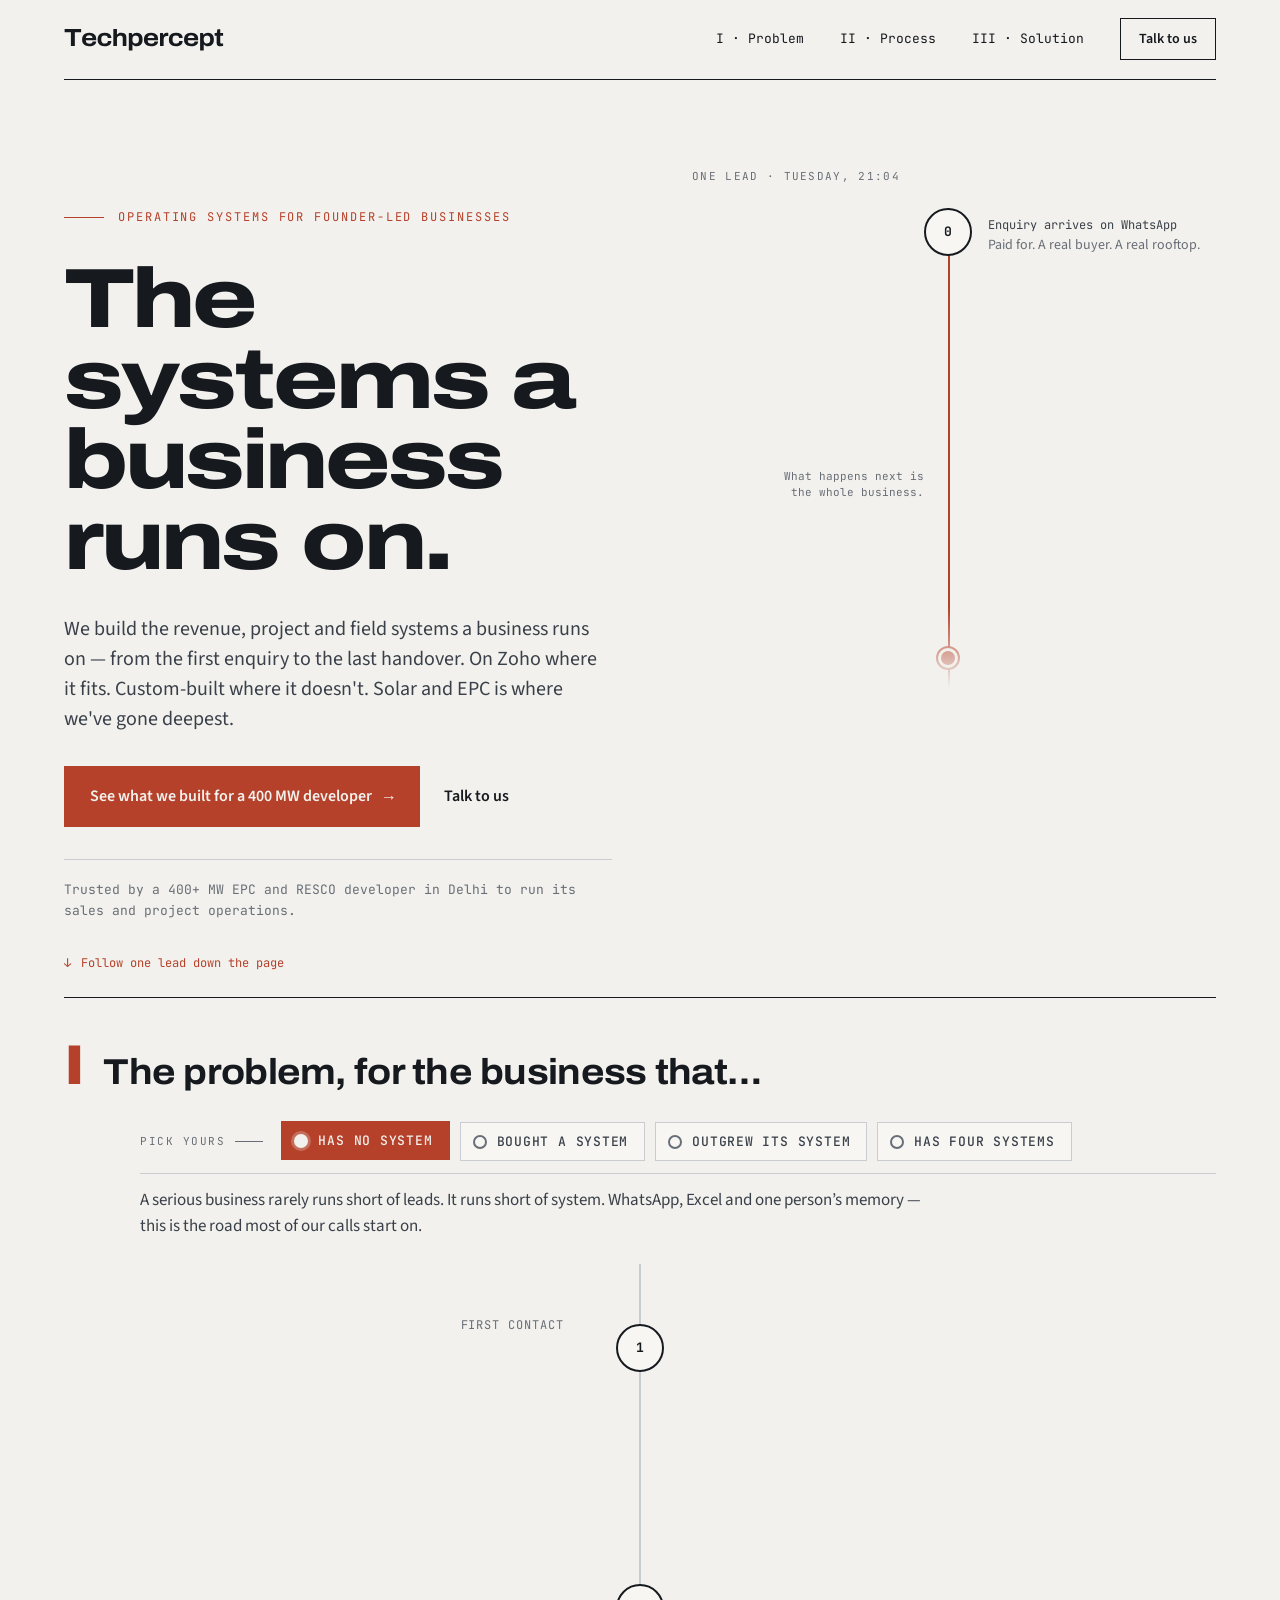
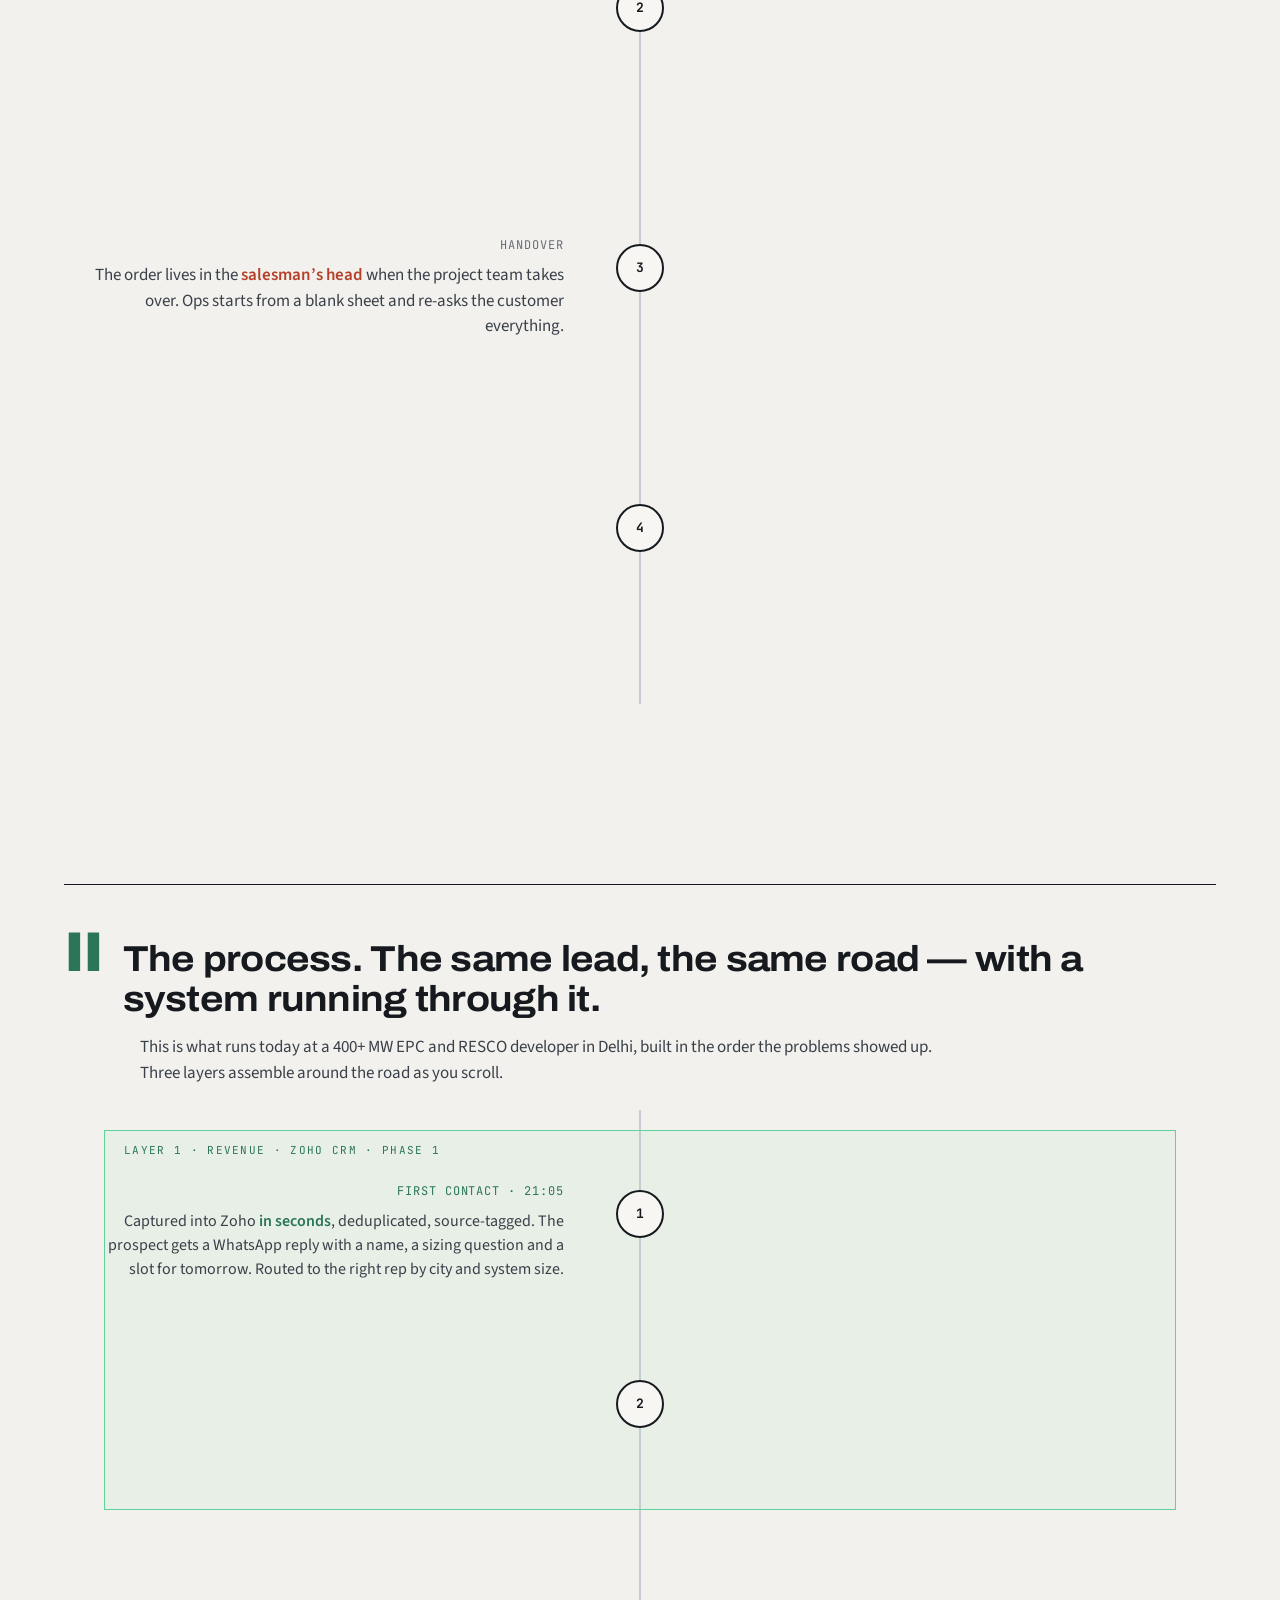
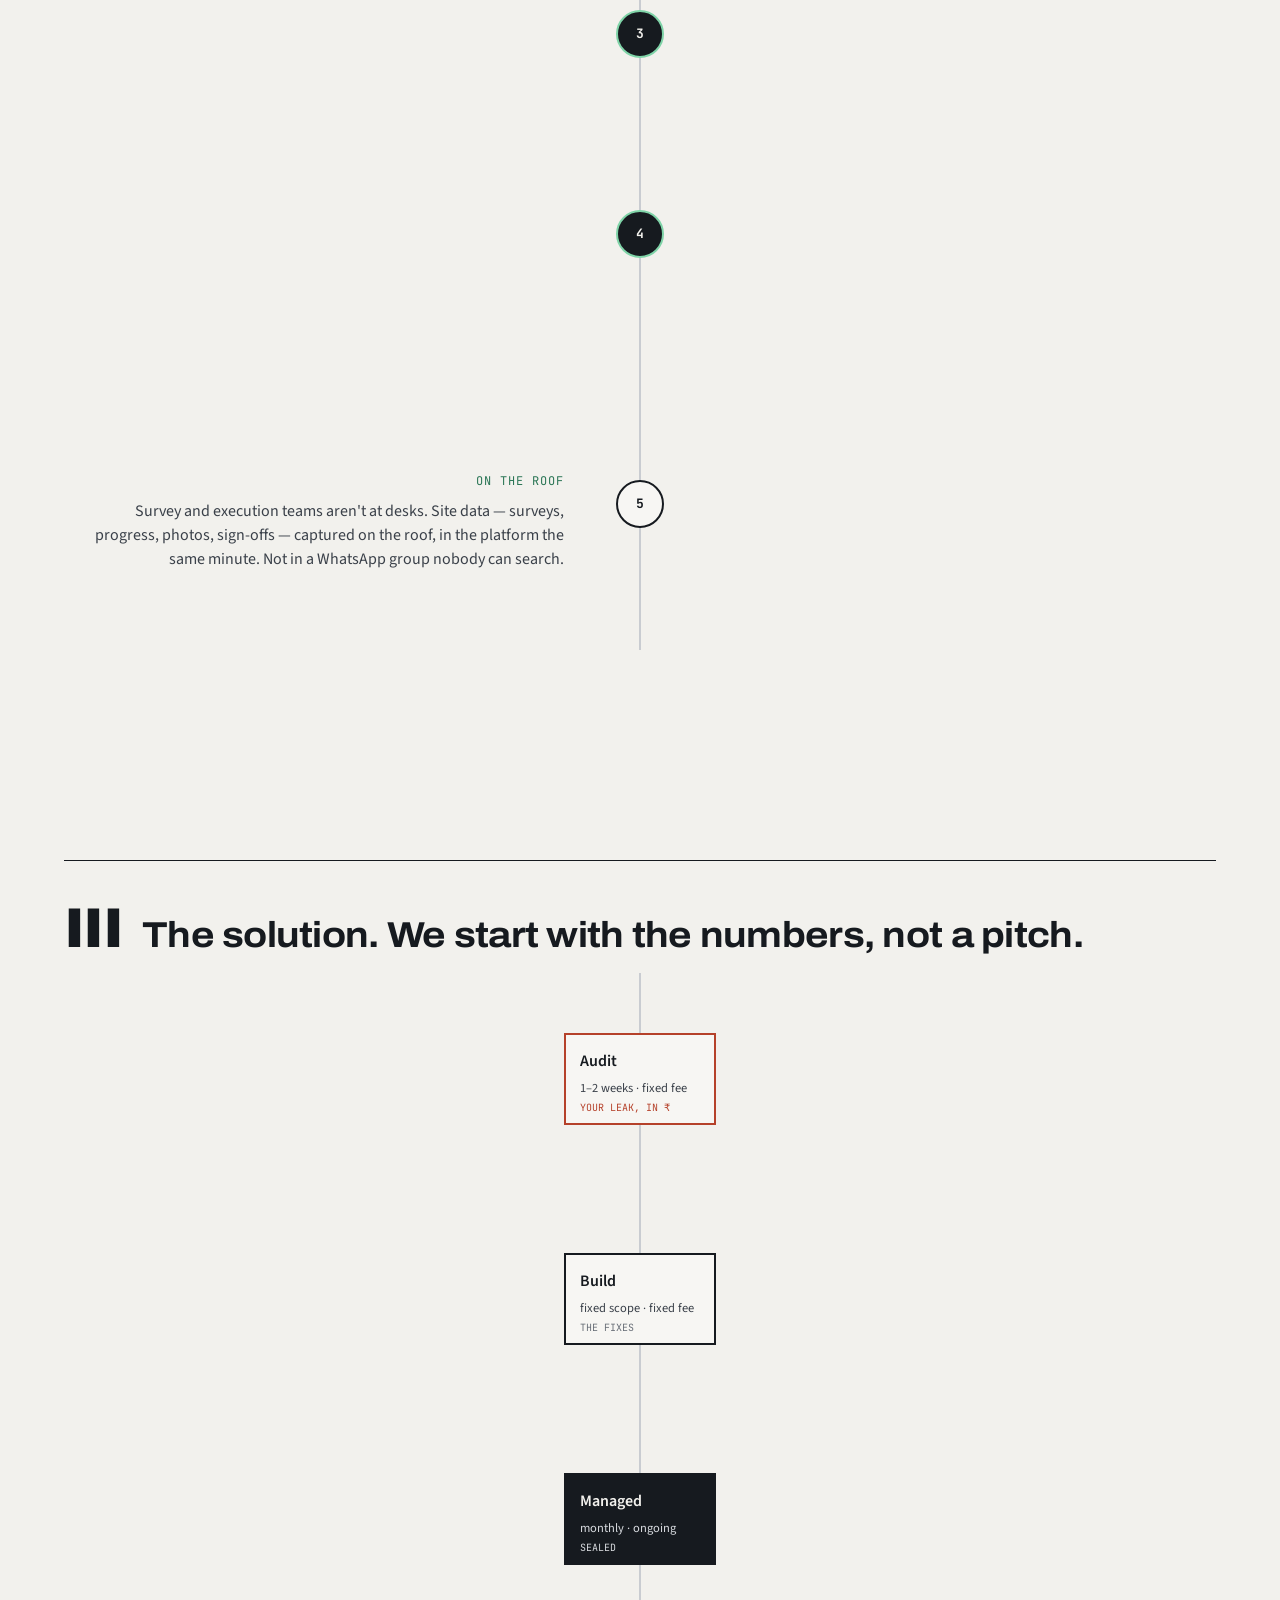
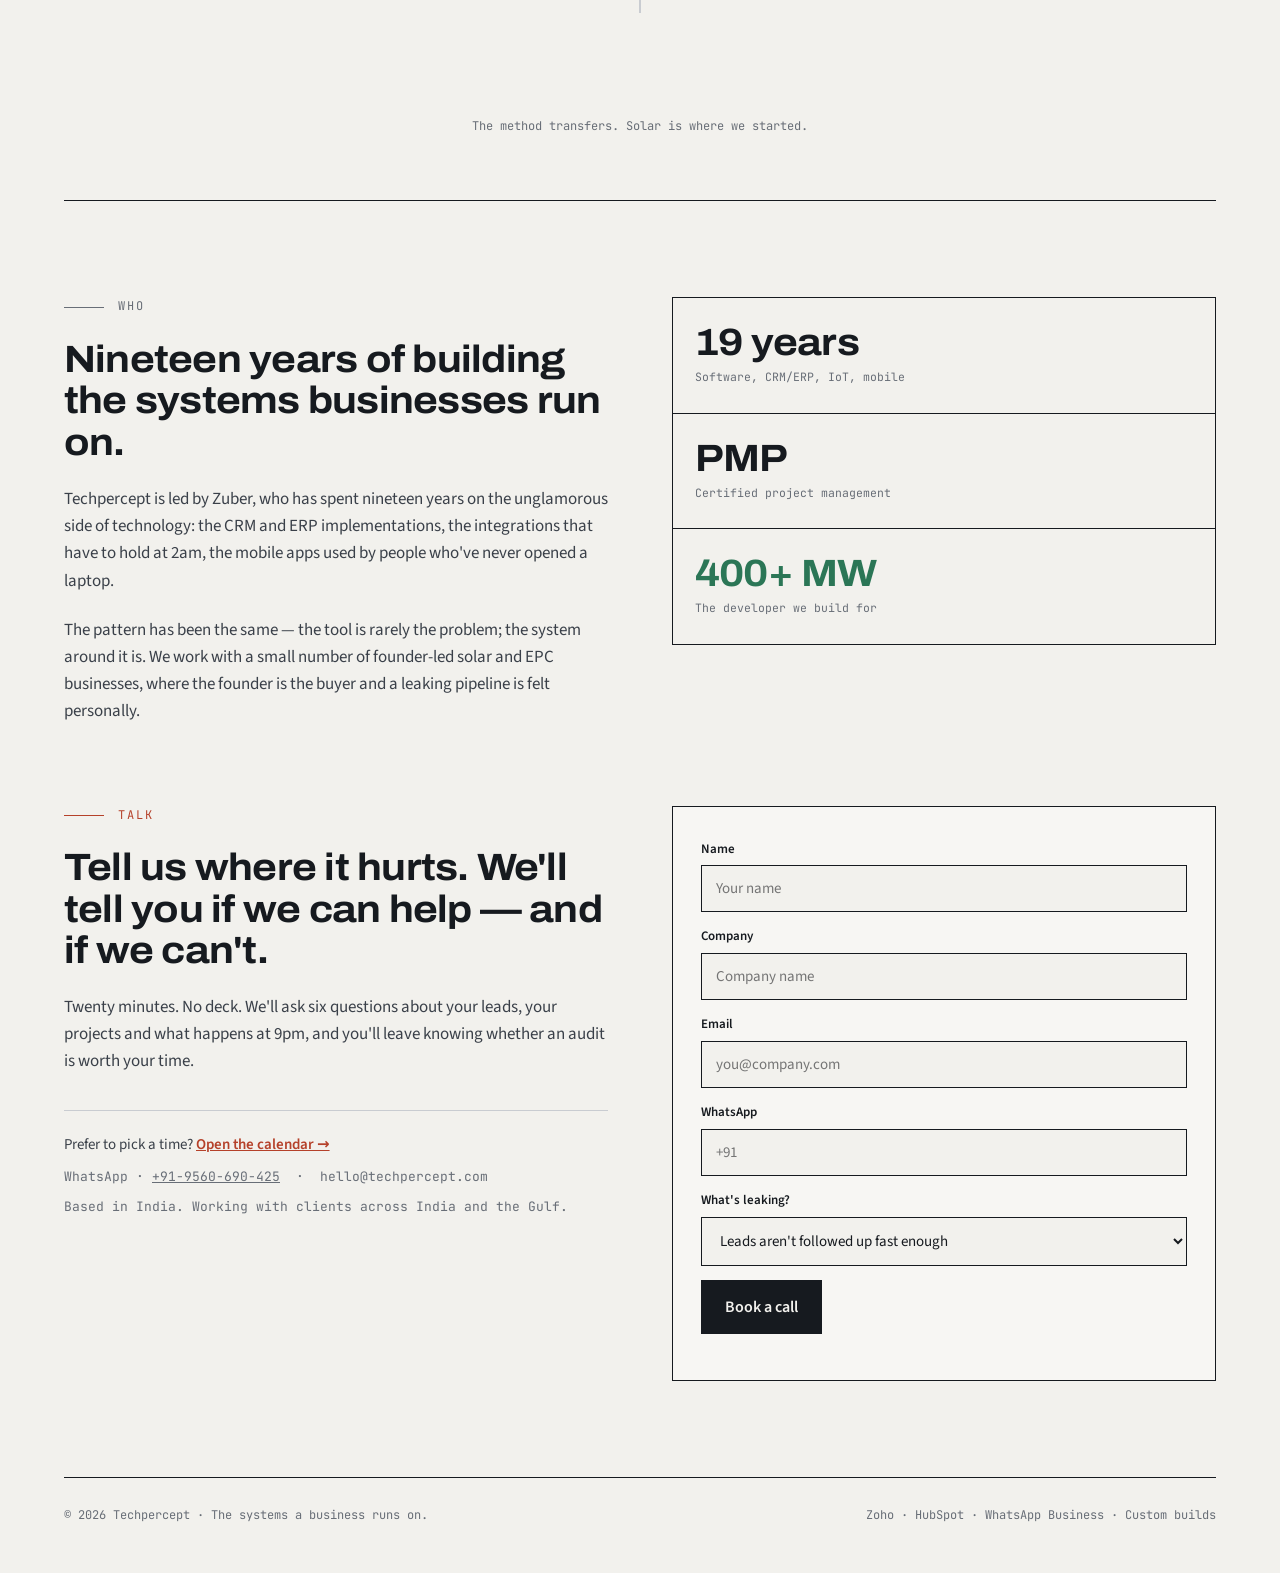
==== commit 7f5700e9: "Project system: results, live features, public + linked from Act II" ====
--- a/index.html
+++ b/index.html
@@ -28,7 +28,7 @@
 <link rel="icon" type="image/svg+xml" href="[data-uri]">
 <link rel="preload" href="assets/fonts/archivo-var.woff2" as="font" type="font/woff2" crossorigin>
 <link rel="preload" href="assets/fonts/source-sans-3-400.woff2" as="font" type="font/woff2" crossorigin>
-<link rel="stylesheet" href="assets/css/styles.css?v=7b773428">
+<link rel="stylesheet" href="assets/css/styles.css?v=9b6d3f1b">
 </head>
 <body>
 <div class="wrap">
@@ -114,7 +114,7 @@
     <h2 class="disp">The process. The same lead, the same road — with a system running through it.</h2>
   </div>
   <p style="margin:0 0 24px 76px;font-size:17px;line-height:1.5;color:var(--ink-2);max-width:800px">This is what runs today at a 400+ MW EPC and RESCO developer in Delhi, built in the order the problems showed up. Three layers assemble around the road as you scroll.</p>
-  <div class="road-wrap" style="height:1260px" data-act="2">
+  <div class="road-wrap" style="height:1310px" data-act="2">
     <div class="rail" style="height:1140px"></div>
     <div class="road" id="road2" style="background:var(--signal)"></div>
 
@@ -150,6 +150,7 @@
     <div class="sum cap" id="sum2" style="top:1160px;flex-direction:column;gap:10px;align-items:center">
       <span class="disp" style="font-size:clamp(28px,3.5vw,40px);letter-spacing:-.025em;color:var(--signal-text);line-height:1">In pipeline. Delivered. Collected. Referred.</span>
       <span style="font-size:15px;line-height:1.5;color:var(--ink-2);max-width:620px;font-style:italic">The 400+ megawatts are the client's achievement, not ours. What we're proud of is that a developer with that much at stake trusted us to build the systems it runs on — and kept us on to keep building.</span>
+      <a class="more" id="caseLink" href="work/project-system.html">See the full system — and what changed <span class="mono">→</span></a>
     </div>
   </div>
 </section>
@@ -234,6 +235,6 @@
 
 <script defer src="assets/js/config.js?v=ca0aff8c"></script>
 <script defer src="assets/js/scenarios.js?v=069f167d"></script>
-<script defer src="assets/js/main.js?v=0ea7fb9d"></script>
+<script defer src="assets/js/main.js?v=91cd0921"></script>
 </body>
 </html>
--- a/assets/css/styles.css
+++ b/assets/css/styles.css
@@ -98,6 +98,8 @@
 .intro{margin:14px 0 24px 76px;font-size:17px;line-height:1.5;color:var(--ink-2);max-width:800px;min-height:52px;transition:opacity .25s}
 .intro .tag,.sum .tag{font-family:var(--mono);font-size:11px;color:var(--ink-3)}
 .sum b{color:var(--ink)}
+.sum .more{font-weight:600;font-size:15px;color:var(--signal-text);text-decoration:underline;text-underline-offset:4px;text-decoration-thickness:1.5px}
+.sum .more:hover{color:var(--ink)}
 .callout.ok{color:var(--signal-text);border-color:var(--signal)}
 .road-wrap.swap{opacity:0}
 .road-wrap{transition:opacity .25s}
@@ -150,6 +152,20 @@
 .cov > div{display:flex;flex-direction:column;gap:8px;padding:22px;border:var(--hair) solid var(--rule);margin:-.5px}
 .cov .k{font-family:var(--mono);font-size:12px;letter-spacing:.08em;text-transform:uppercase;color:var(--signal-text)}
 .cov p{font-size:16px;line-height:1.5;color:var(--ink-2)}
+.stats{display:grid;grid-template-columns:repeat(auto-fit,minmax(min(200px,100%),1fr));border:var(--hair) solid var(--ink)}
+.stats > div{display:flex;flex-direction:column;gap:10px;padding:22px;border:var(--hair) solid var(--rule);margin:-.5px}
+.stats .v{font-family:var(--display);font-stretch:110%;font-weight:700;font-size:30px;letter-spacing:-.02em;line-height:1.05;color:var(--signal-text)}
+.stats-wide{grid-template-columns:1fr}
+.stats-wide .v{font-size:38px}
+.stats .v i{font-style:normal;color:var(--ink-3);font-weight:400}
+.stats .k{font-family:var(--mono);font-size:11.5px;line-height:1.5;color:var(--ink-3)}
+.unchanged{border:var(--hair) solid var(--rule);background:var(--paper-raised);padding:20px 22px;display:flex;flex-direction:column;gap:8px}
+.unchanged .k{font-family:var(--mono);font-size:12px;letter-spacing:.08em;text-transform:uppercase;color:var(--ink-3)}
+.unchanged p{font-size:16px;line-height:1.5;color:var(--ink-2)}
+.quotes{display:grid;grid-template-columns:repeat(auto-fit,minmax(min(380px,100%),1fr));gap:var(--s3)}
+.quotes blockquote{border-left:var(--drawn) solid var(--signal);padding:2px 0 2px var(--s2);display:flex;flex-direction:column;gap:10px}
+.quotes p{font-size:18px;line-height:1.5;color:var(--ink)}
+.quotes cite{font-style:normal;font-family:var(--mono);font-size:12px;color:var(--ink-3)}
 @media(max-width:1100px){.blk-body{margin-left:0}}
 @media(max-width:640px){.page-head{padding:56px 0 48px}.page-head .lede{font-size:18px}.chain-box,.steps li,.cov > div{padding:18px}}
 
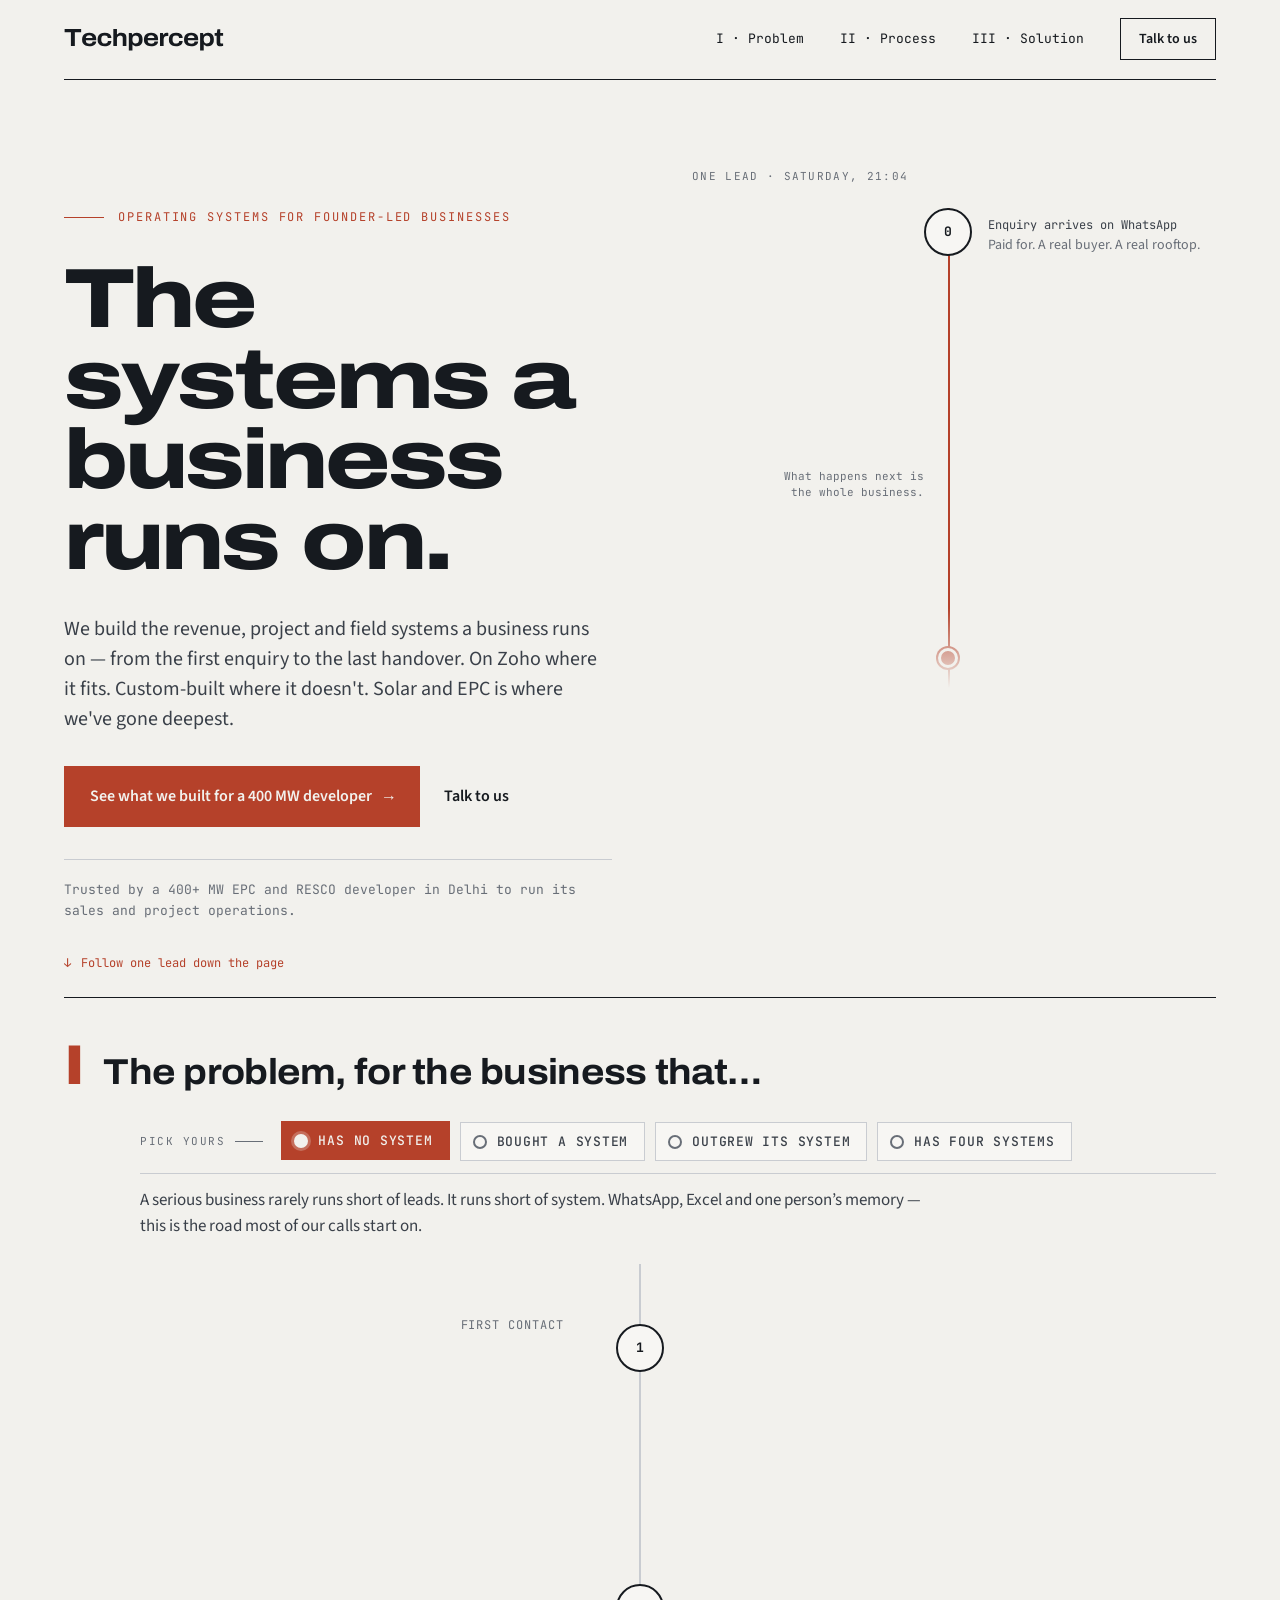
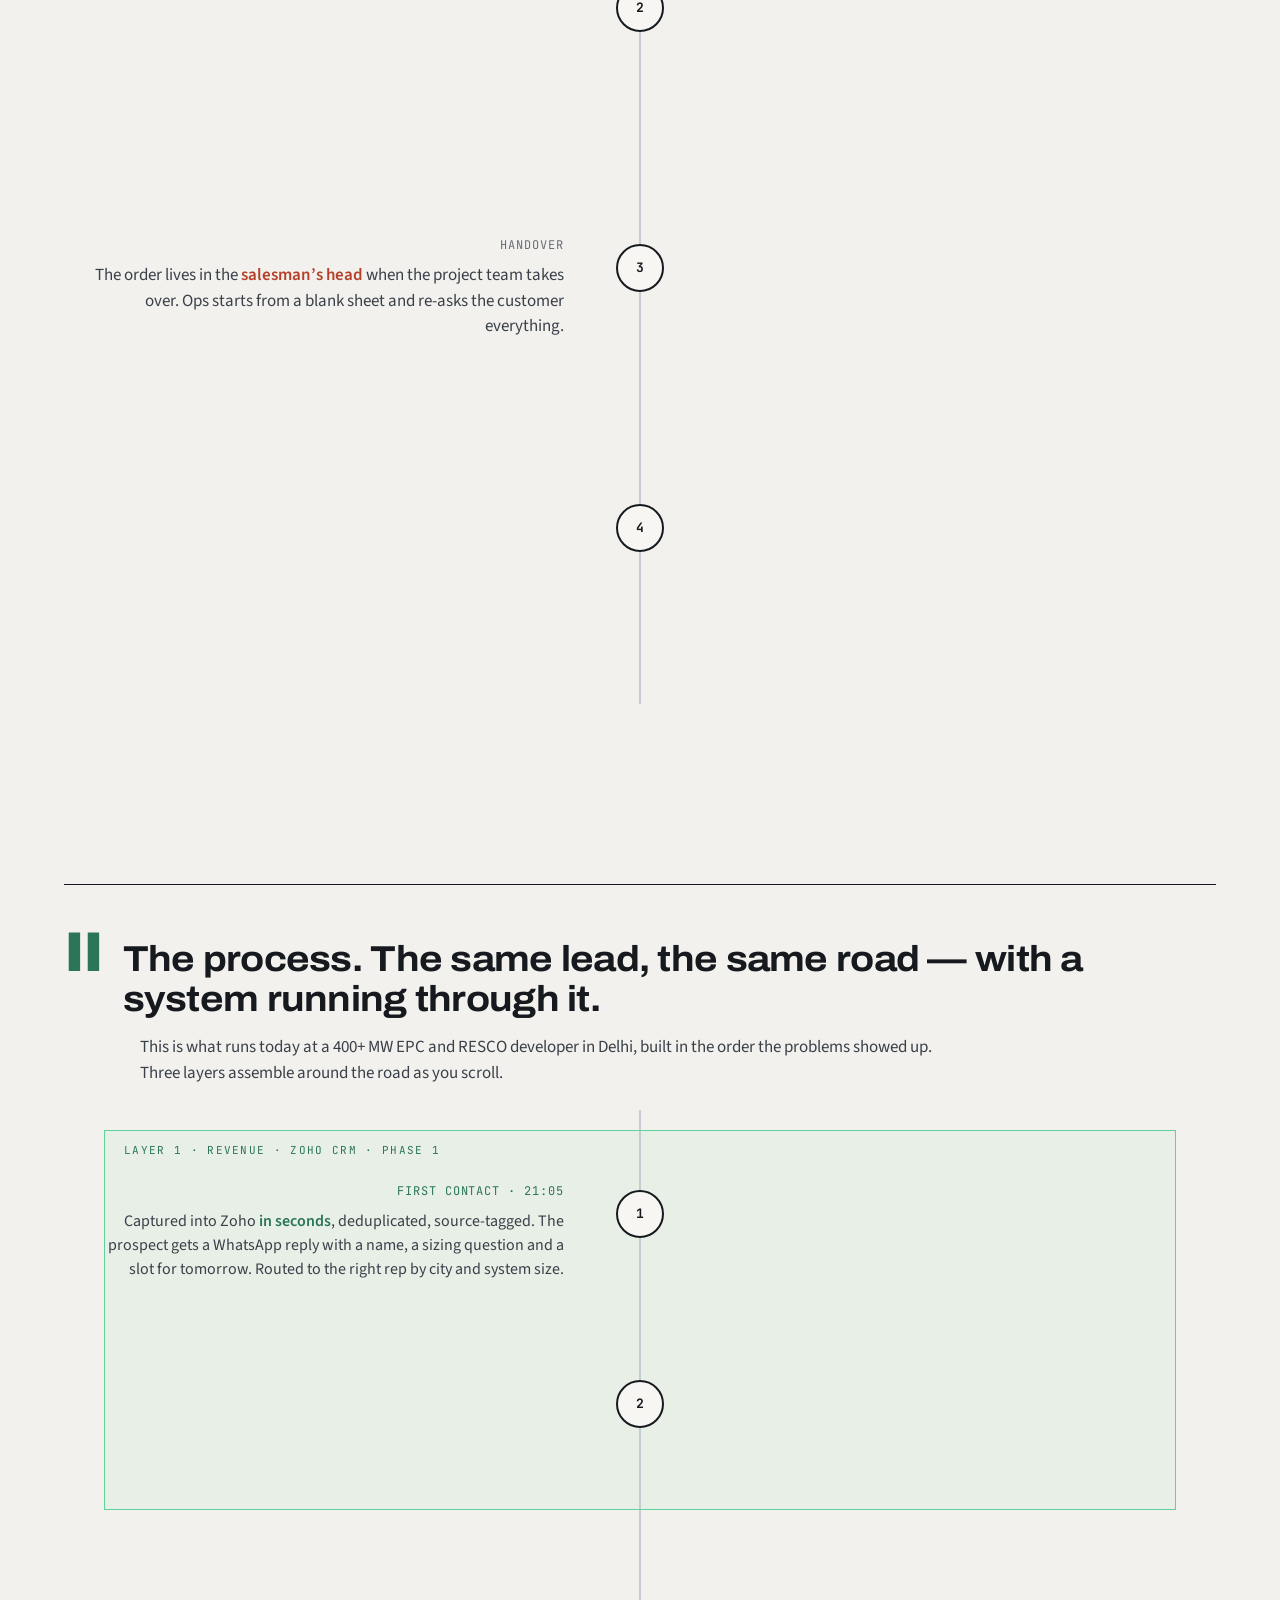
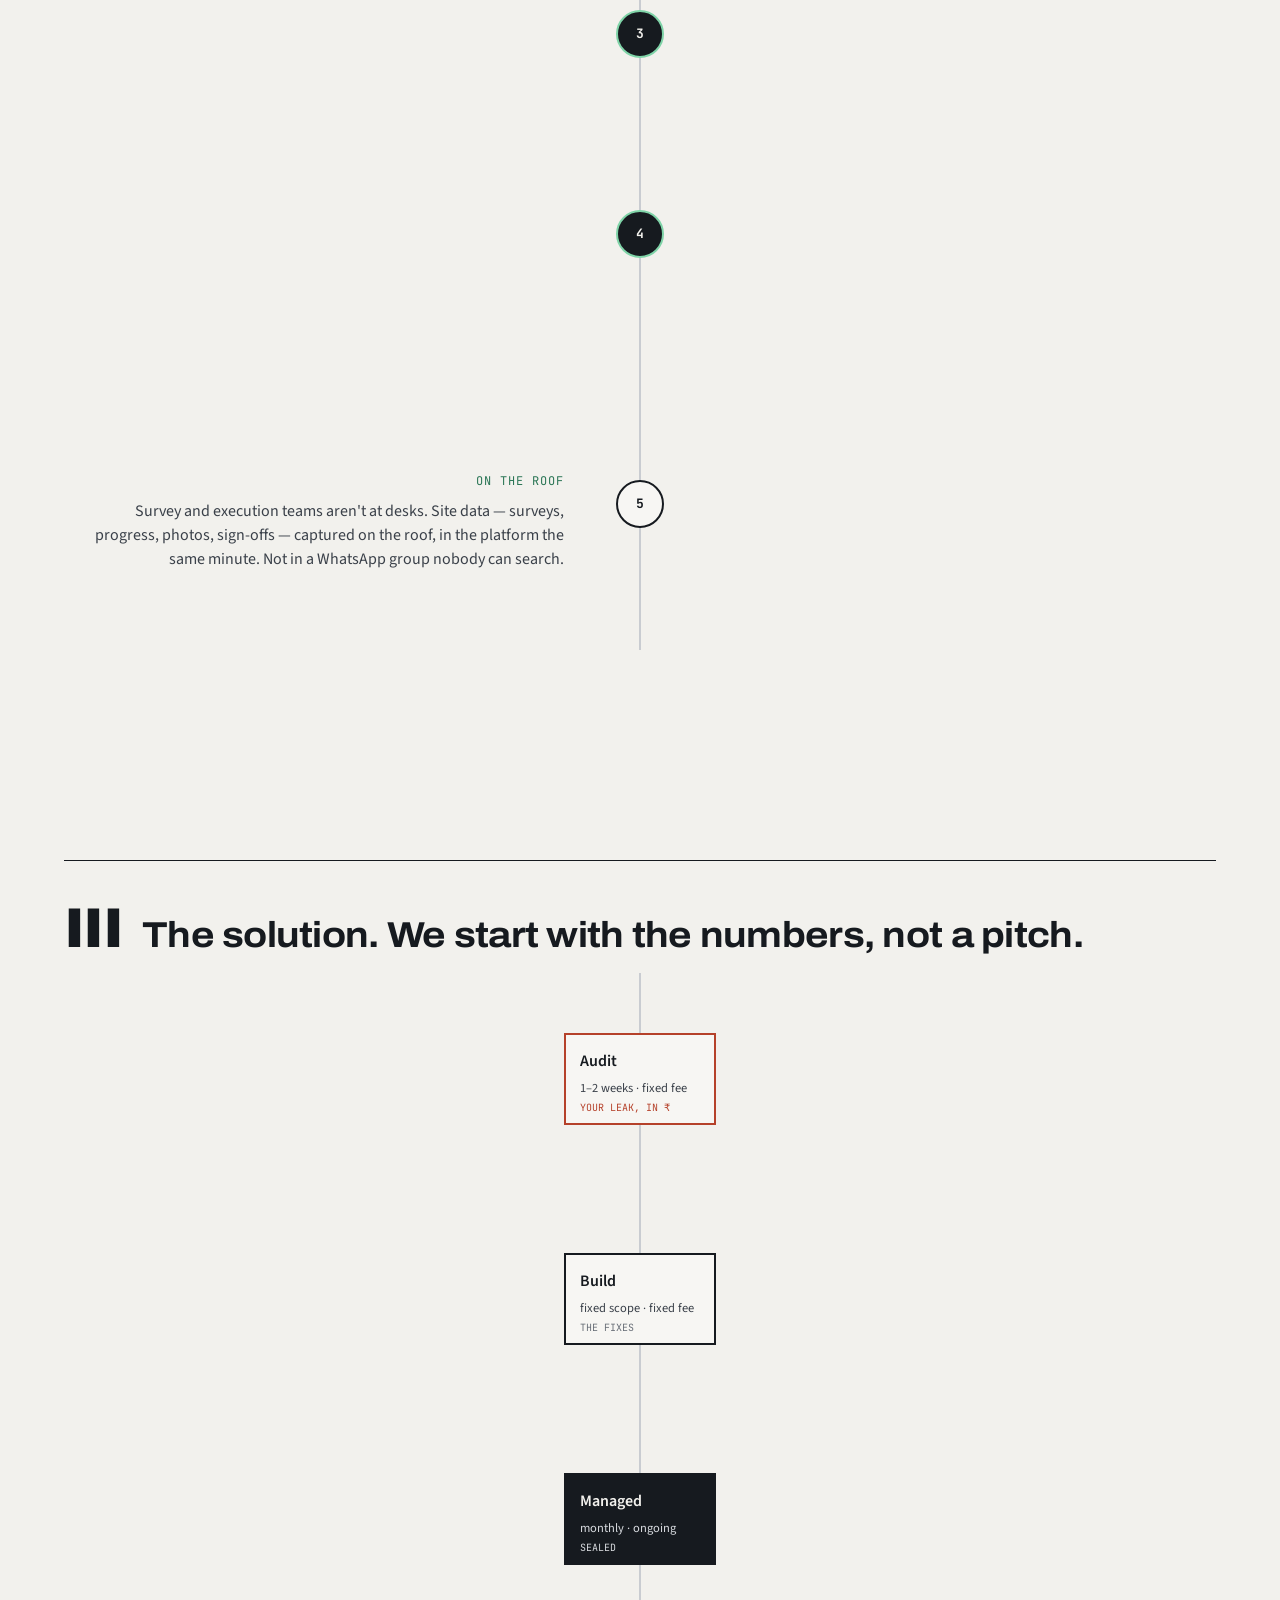
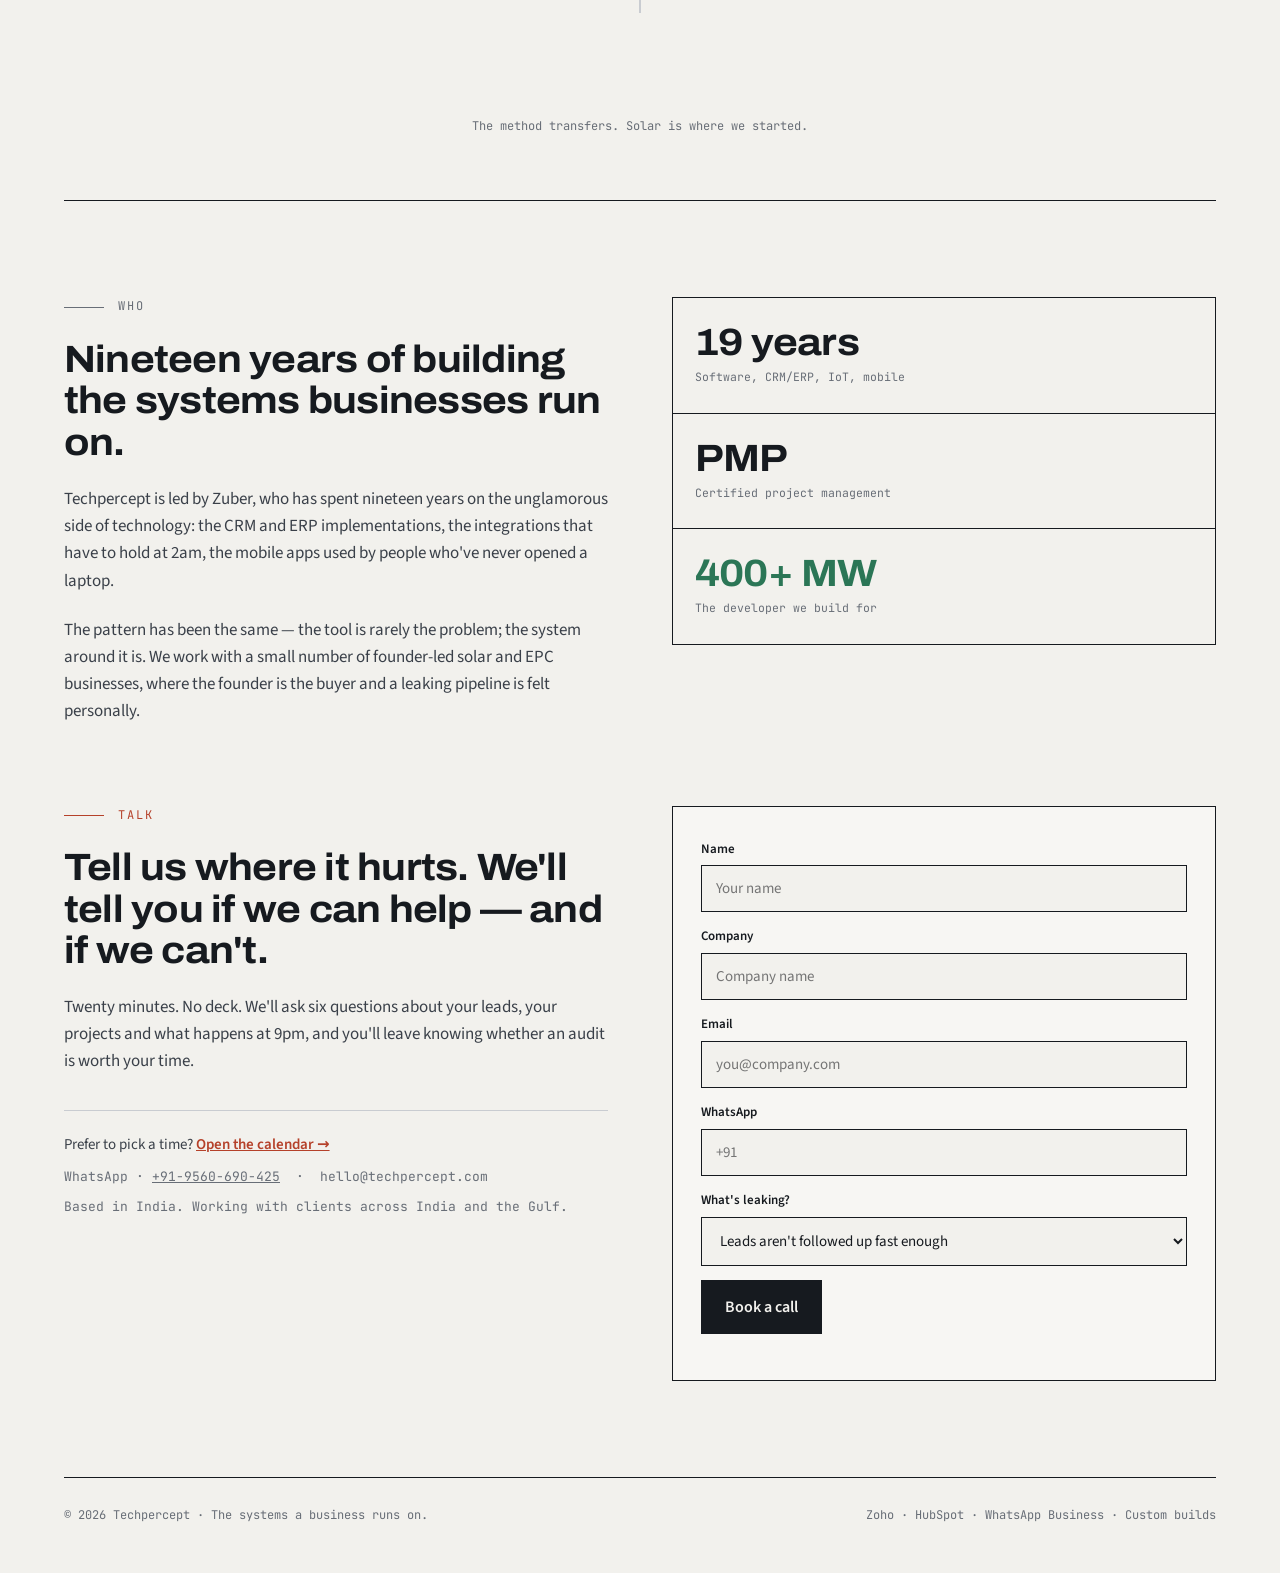
==== commit 9bd2b2e0: "Hero: lead day follows the visitor's last 21:04" ====
--- a/index.html
+++ b/index.html
@@ -58,7 +58,7 @@
     <div class="follow"><span>↓</span>Follow one lead down the page</div>
   </div>
   <div class="hero-draw" id="heroDraw">
-    <div class="mono" style="position:absolute;left:24px;top:0;font-size:11px;letter-spacing:.12em;text-transform:uppercase;color:var(--ink-3)">One lead · Tuesday, 21:04</div>
+    <div class="mono" style="position:absolute;left:24px;top:0;font-size:11px;letter-spacing:.12em;text-transform:uppercase;color:var(--ink-3)">One lead · <span id="leadDay">Tuesday</span>, 21:04</div>
     <div class="rail" style="left:280px;top:40px;height:480px;transform:none"></div>
     <div class="road" id="road0" style="left:280px;top:40px;background:var(--leak);transform:none"></div>
     <div class="st" style="left:280px;top:40px">0</div>
@@ -235,6 +235,6 @@
 
 <script defer src="assets/js/config.js?v=ca0aff8c"></script>
 <script defer src="assets/js/scenarios.js?v=069f167d"></script>
-<script defer src="assets/js/main.js?v=91cd0921"></script>
+<script defer src="assets/js/main.js?v=2df0a72b"></script>
 </body>
 </html>
